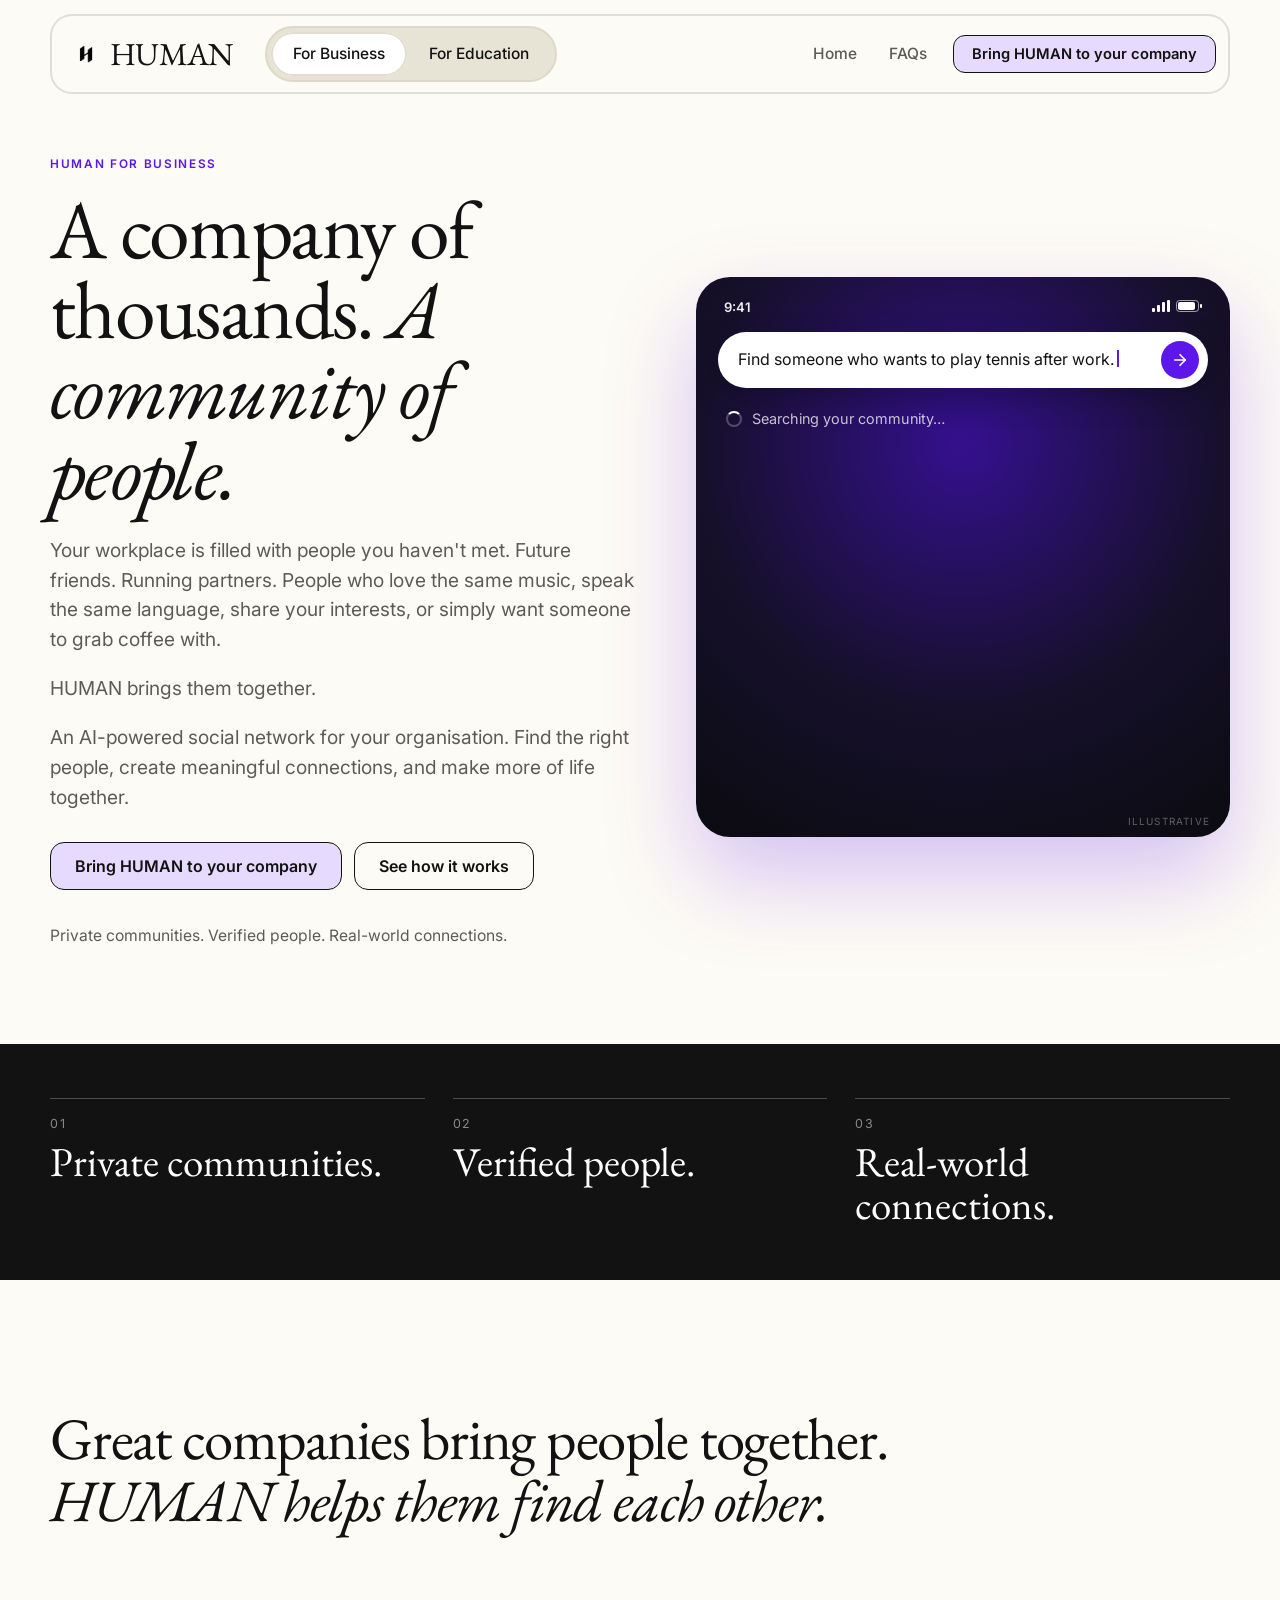
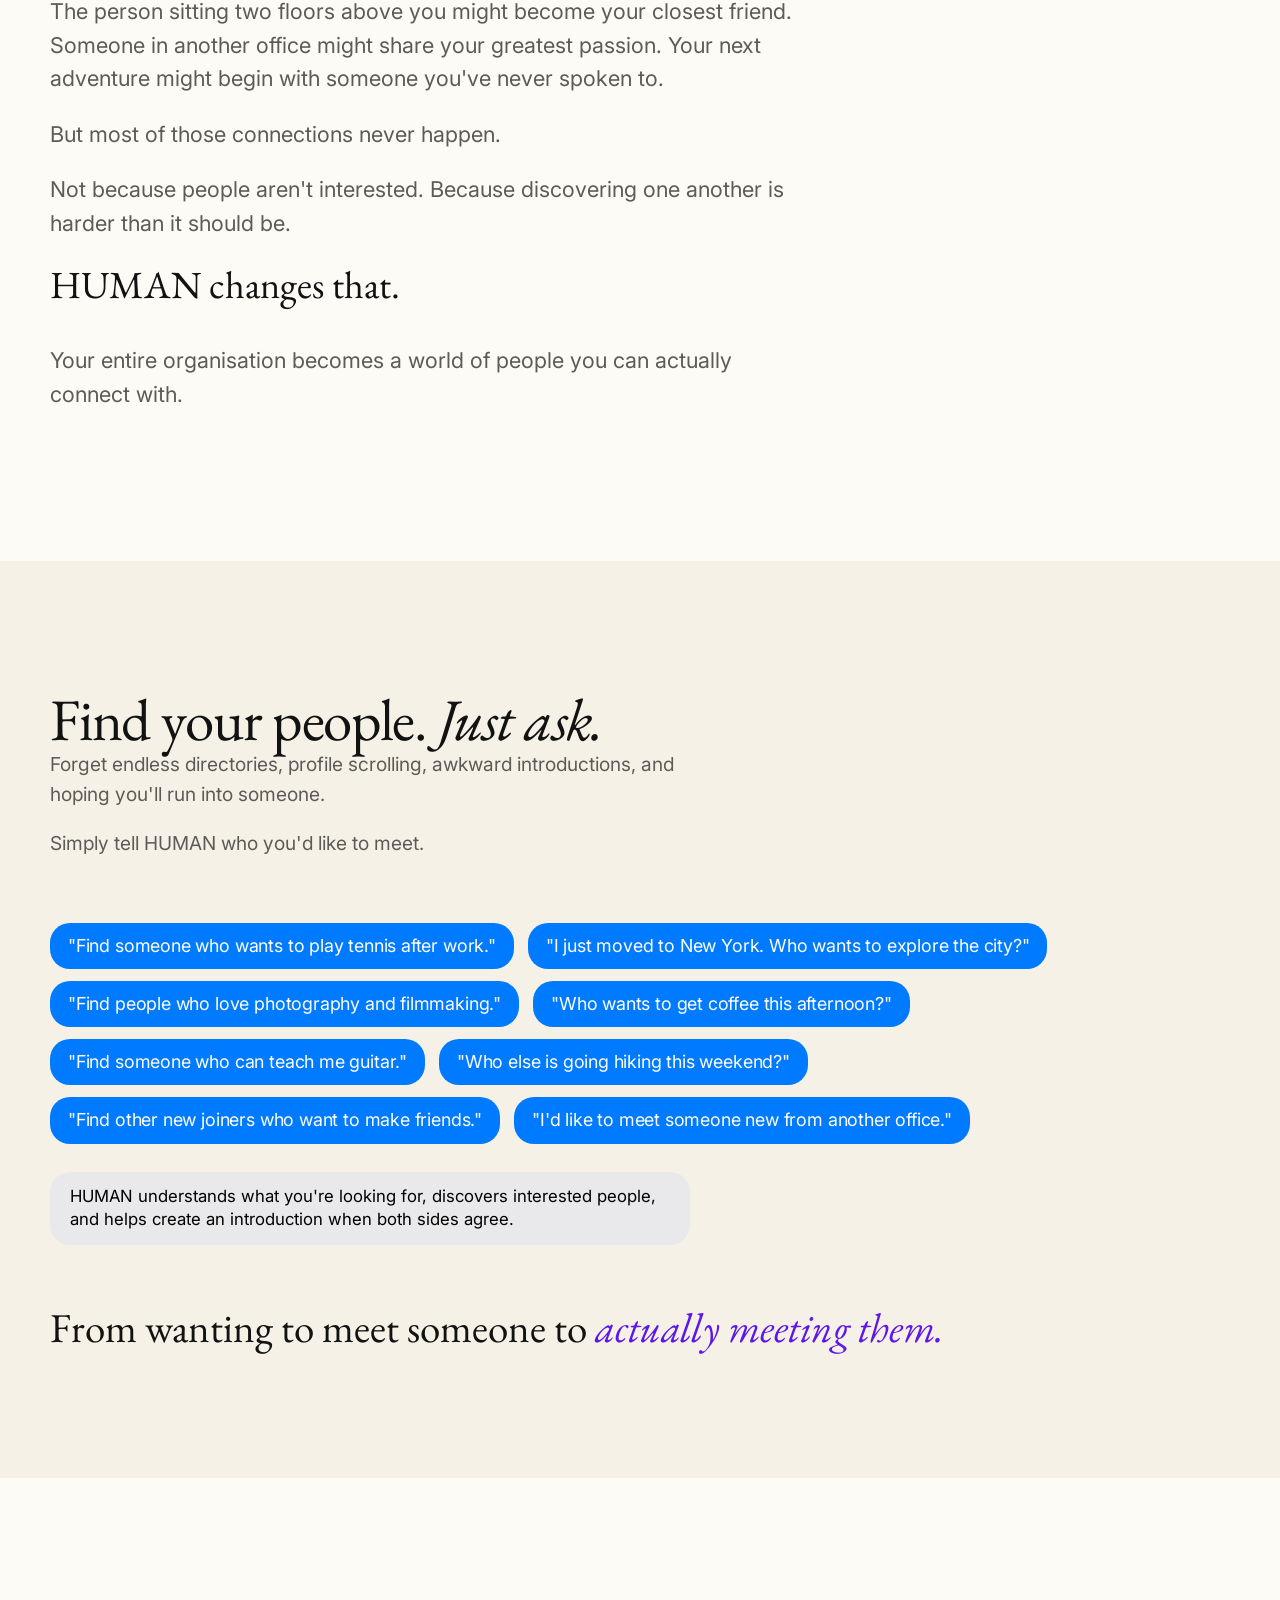
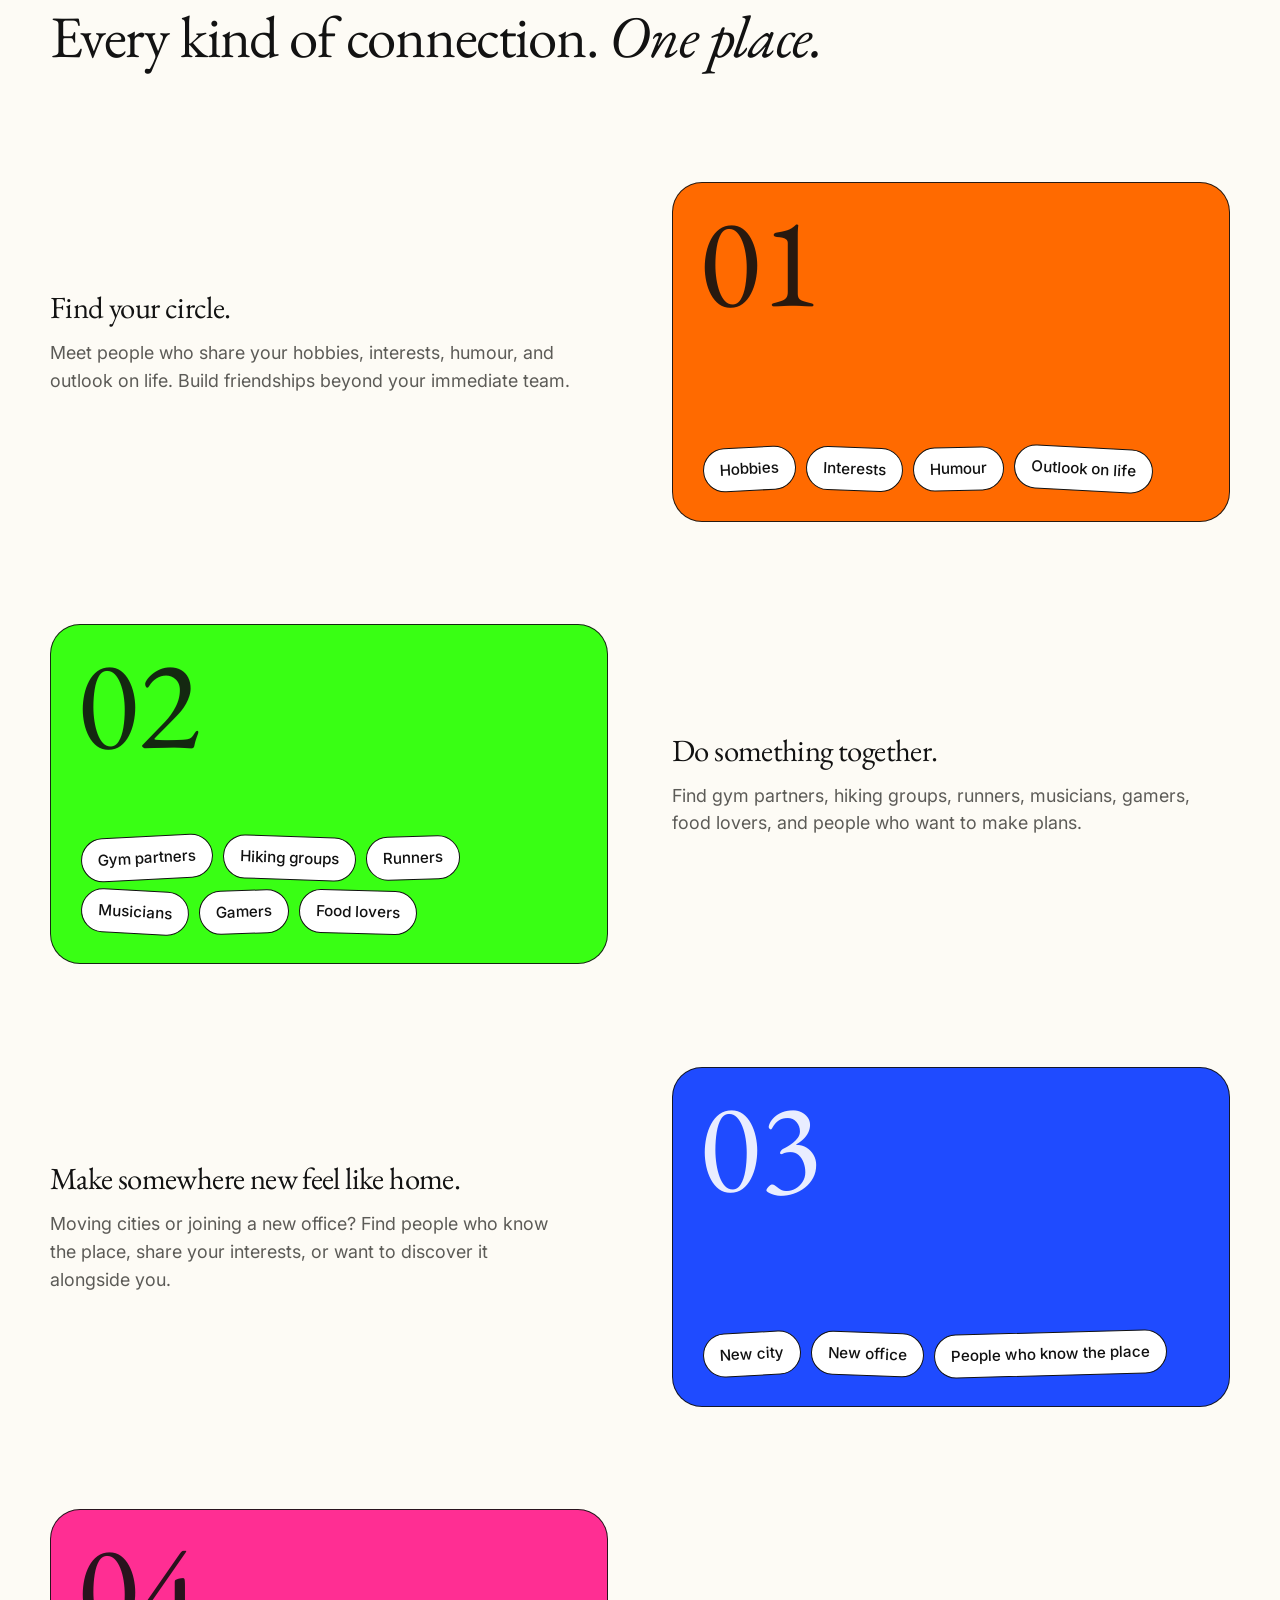
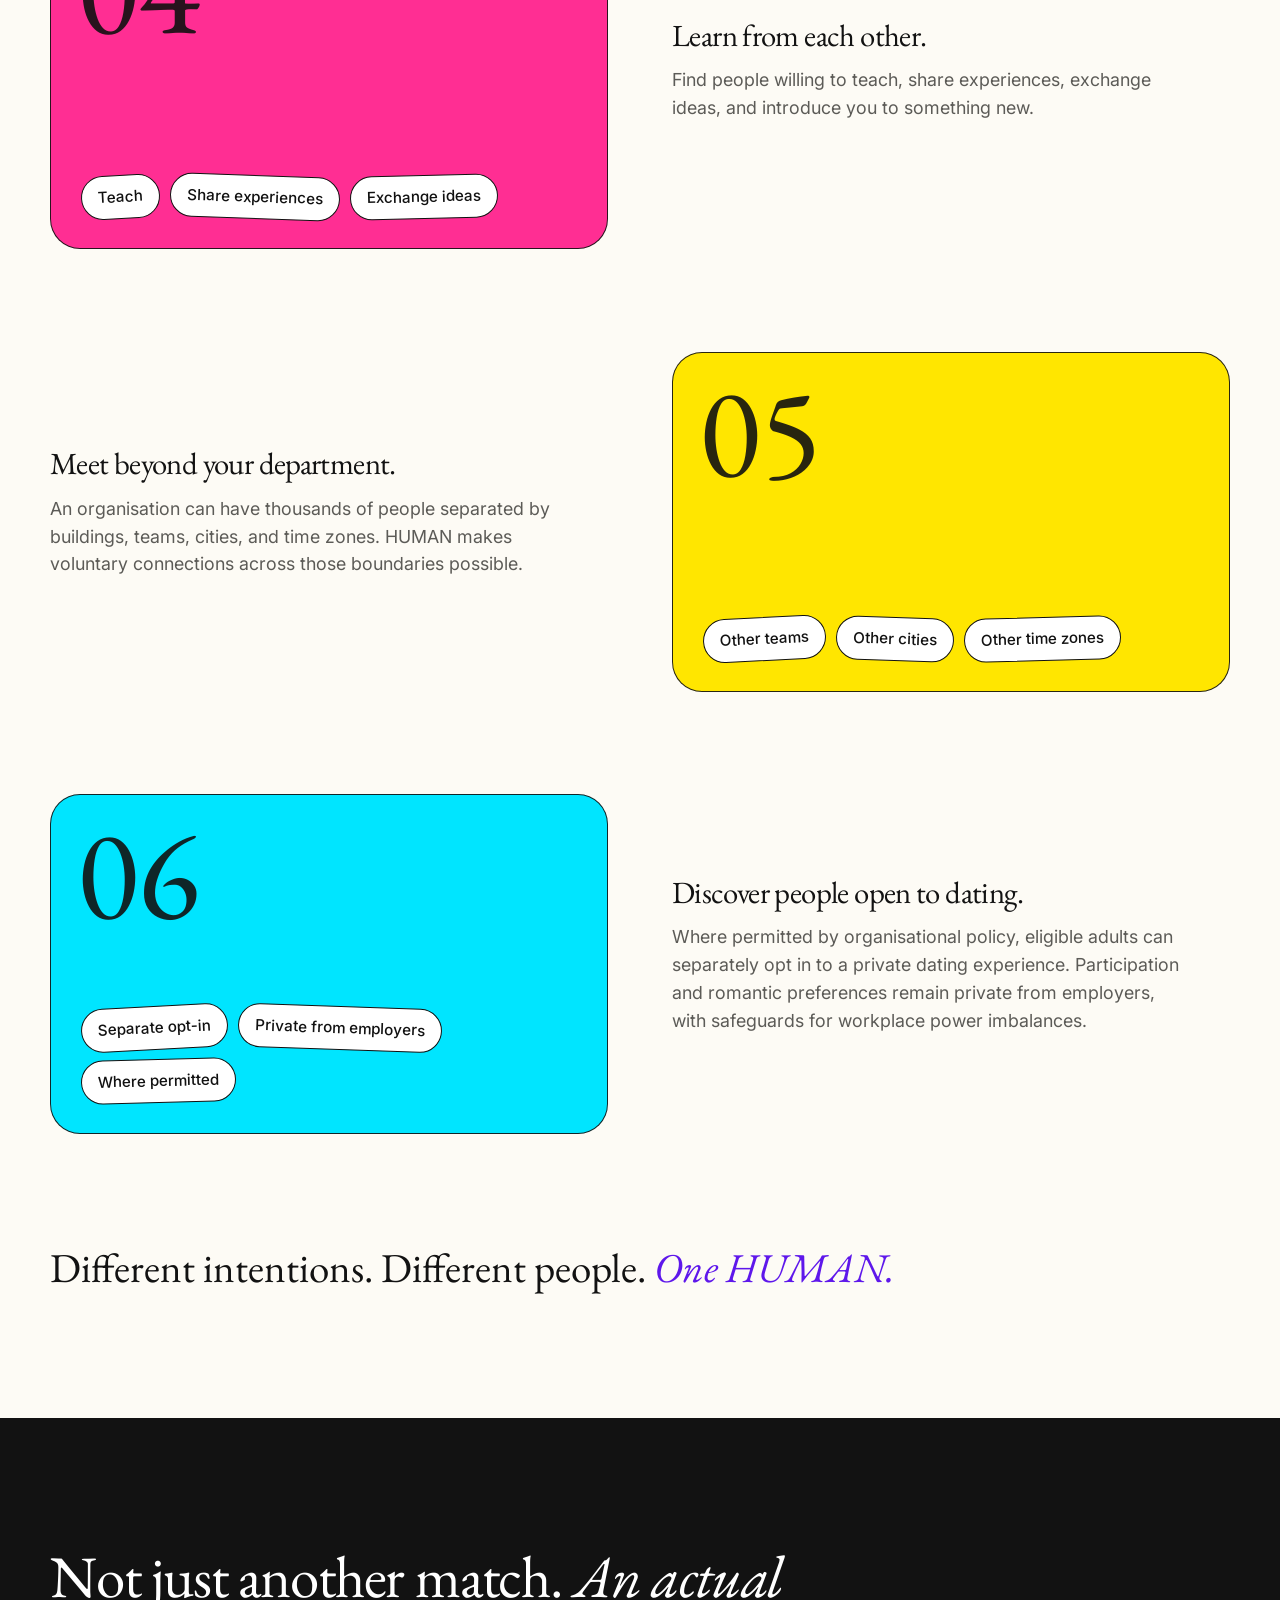
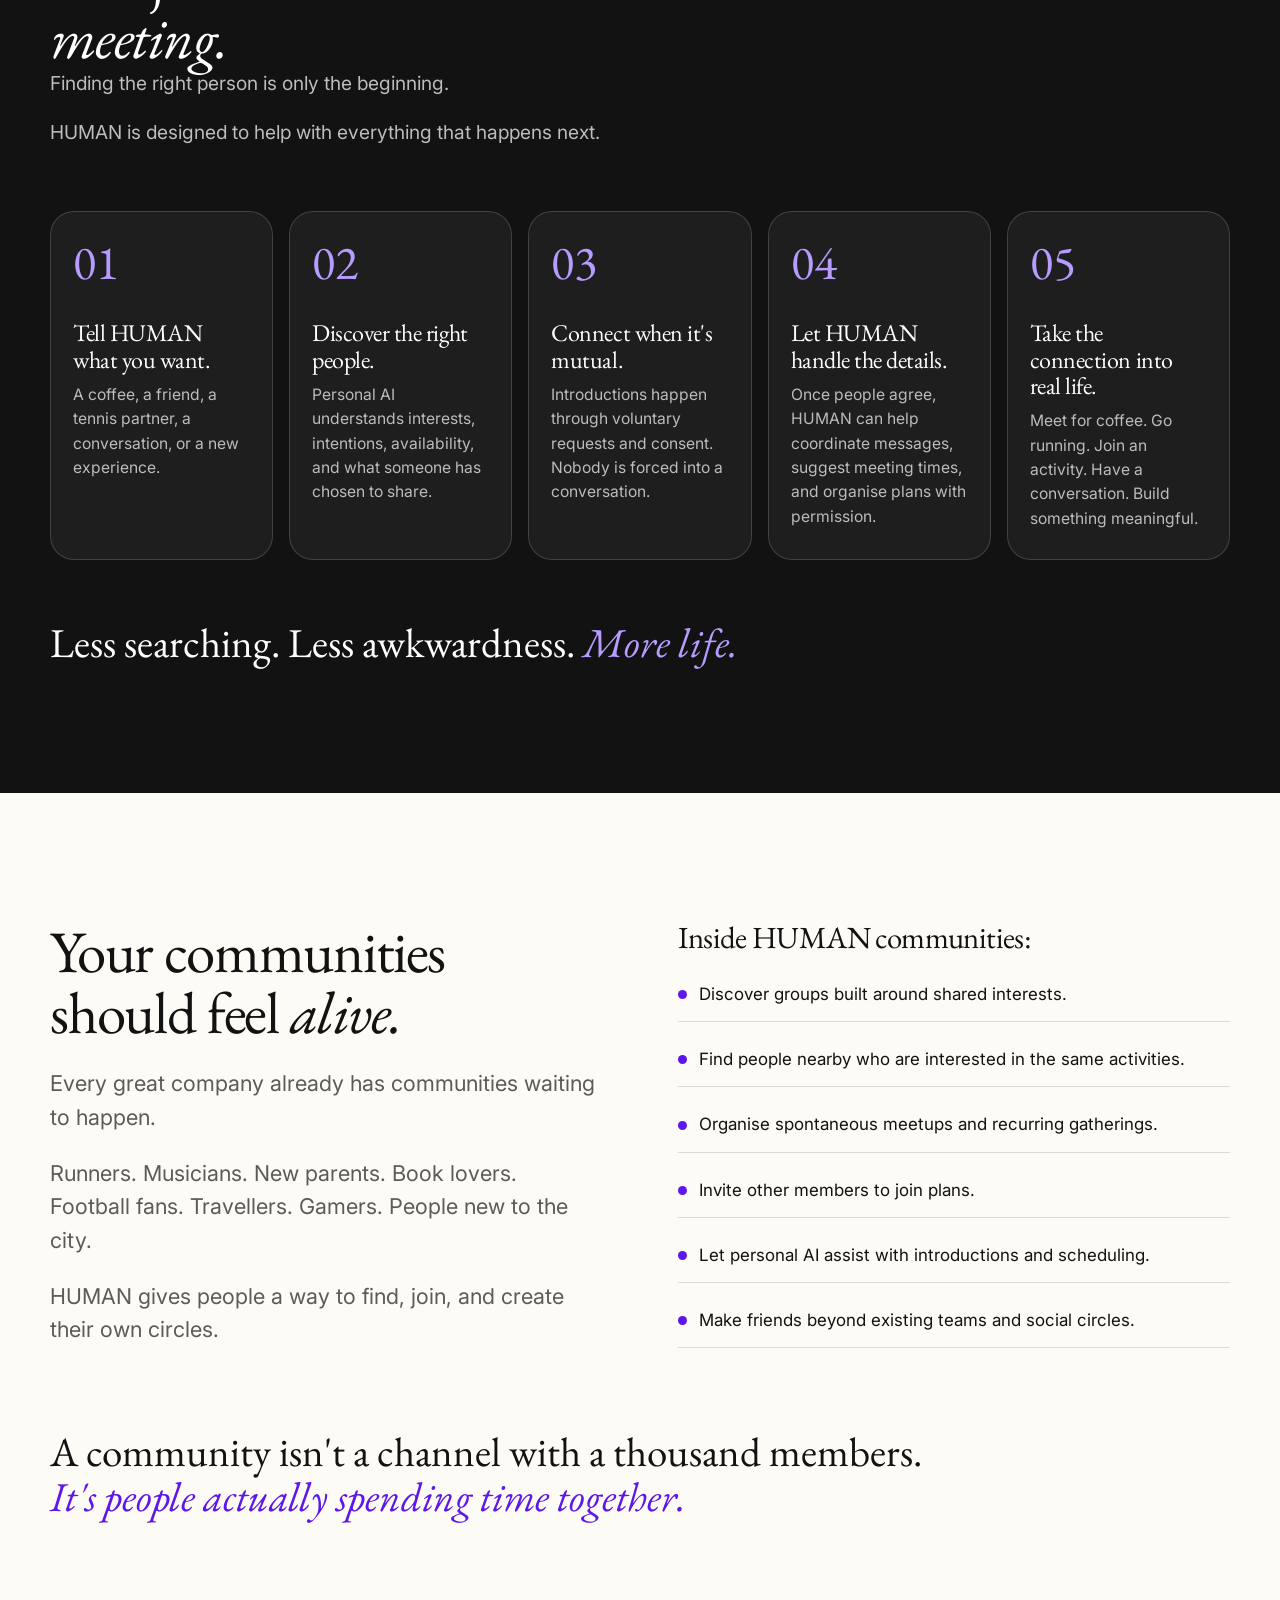
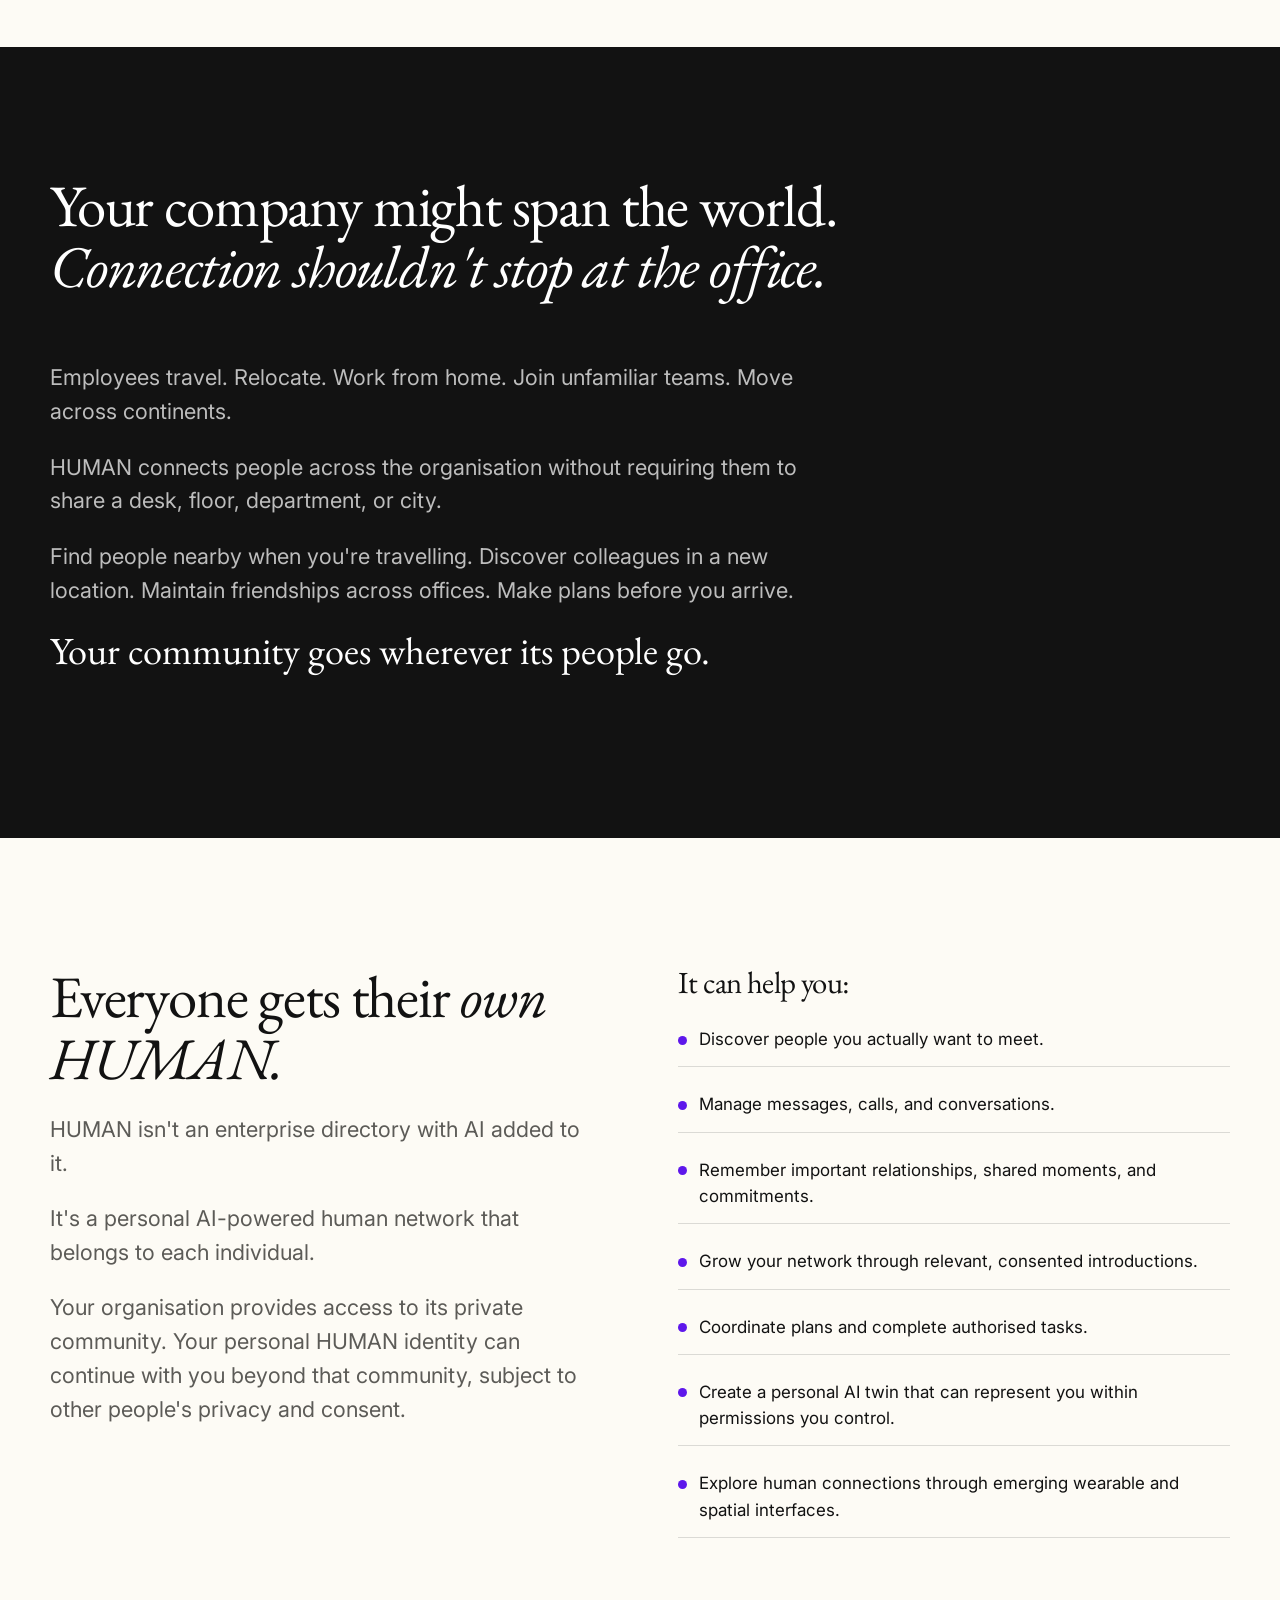
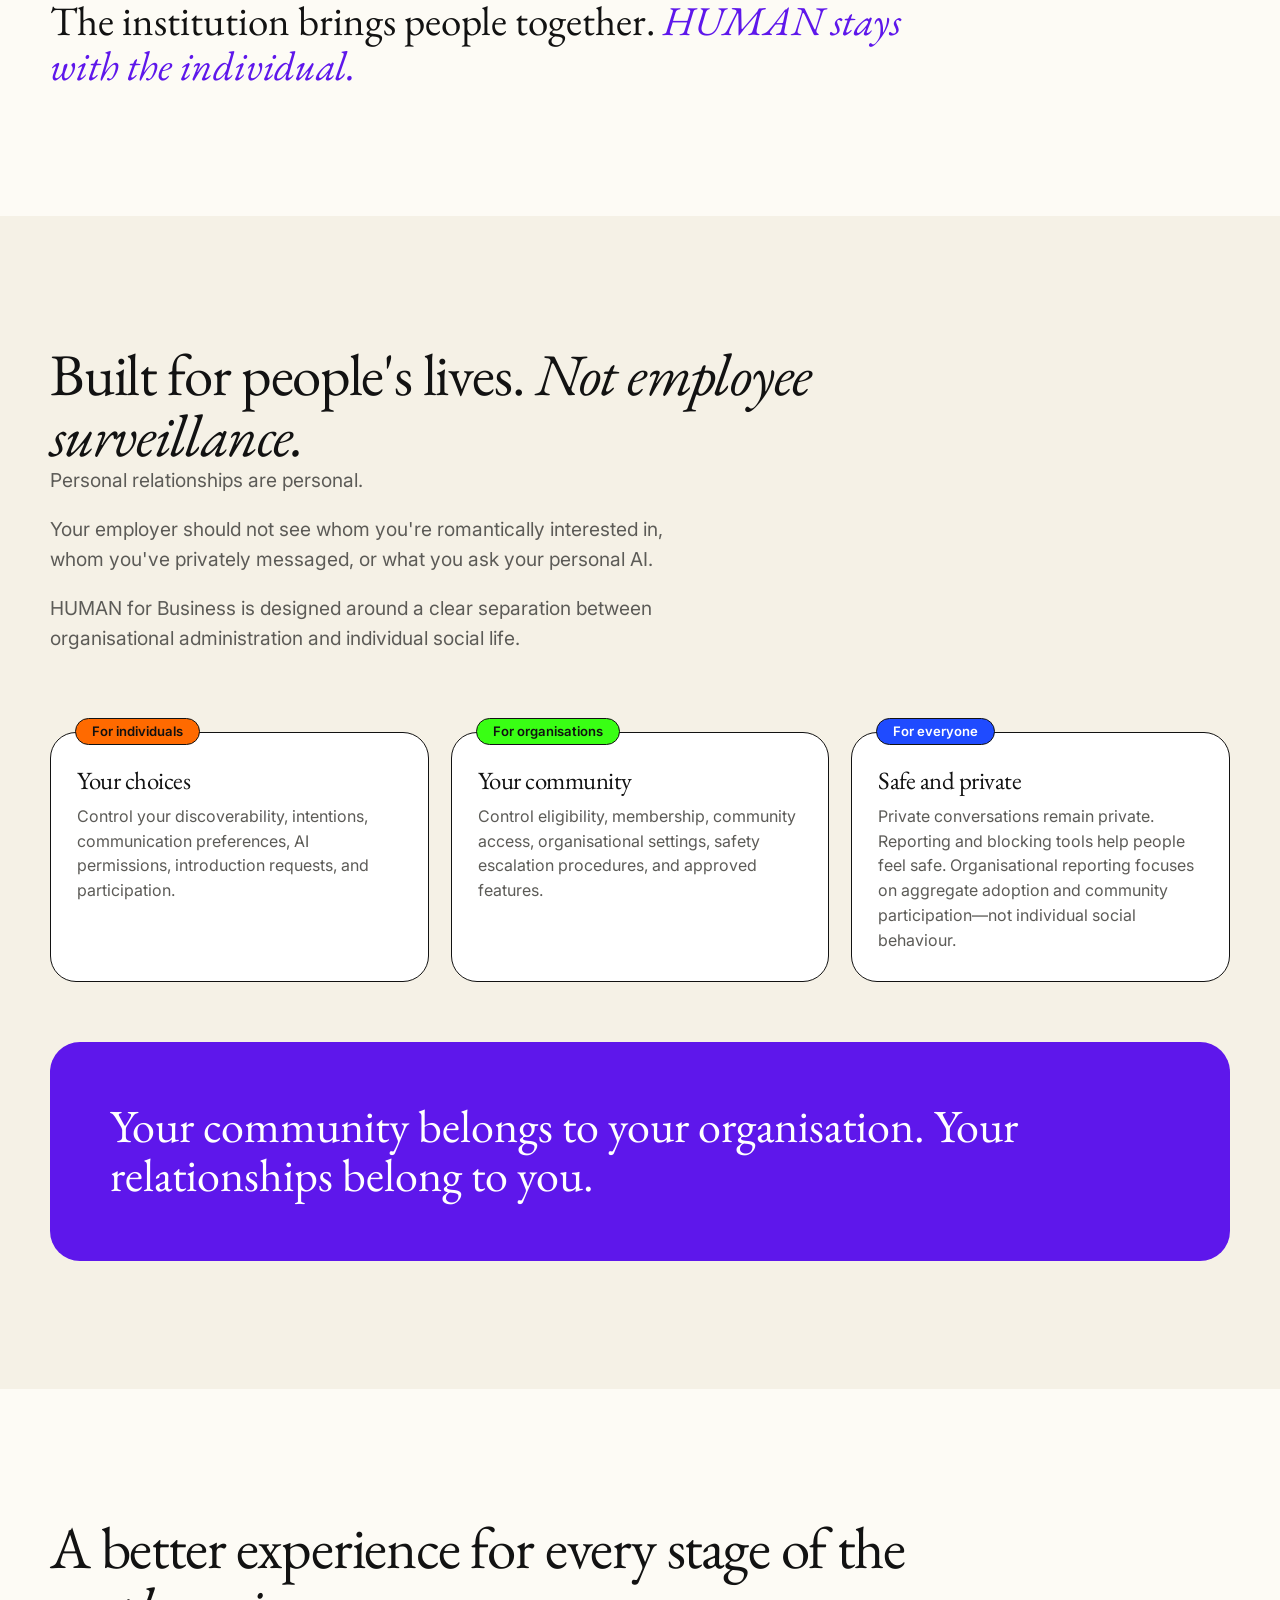
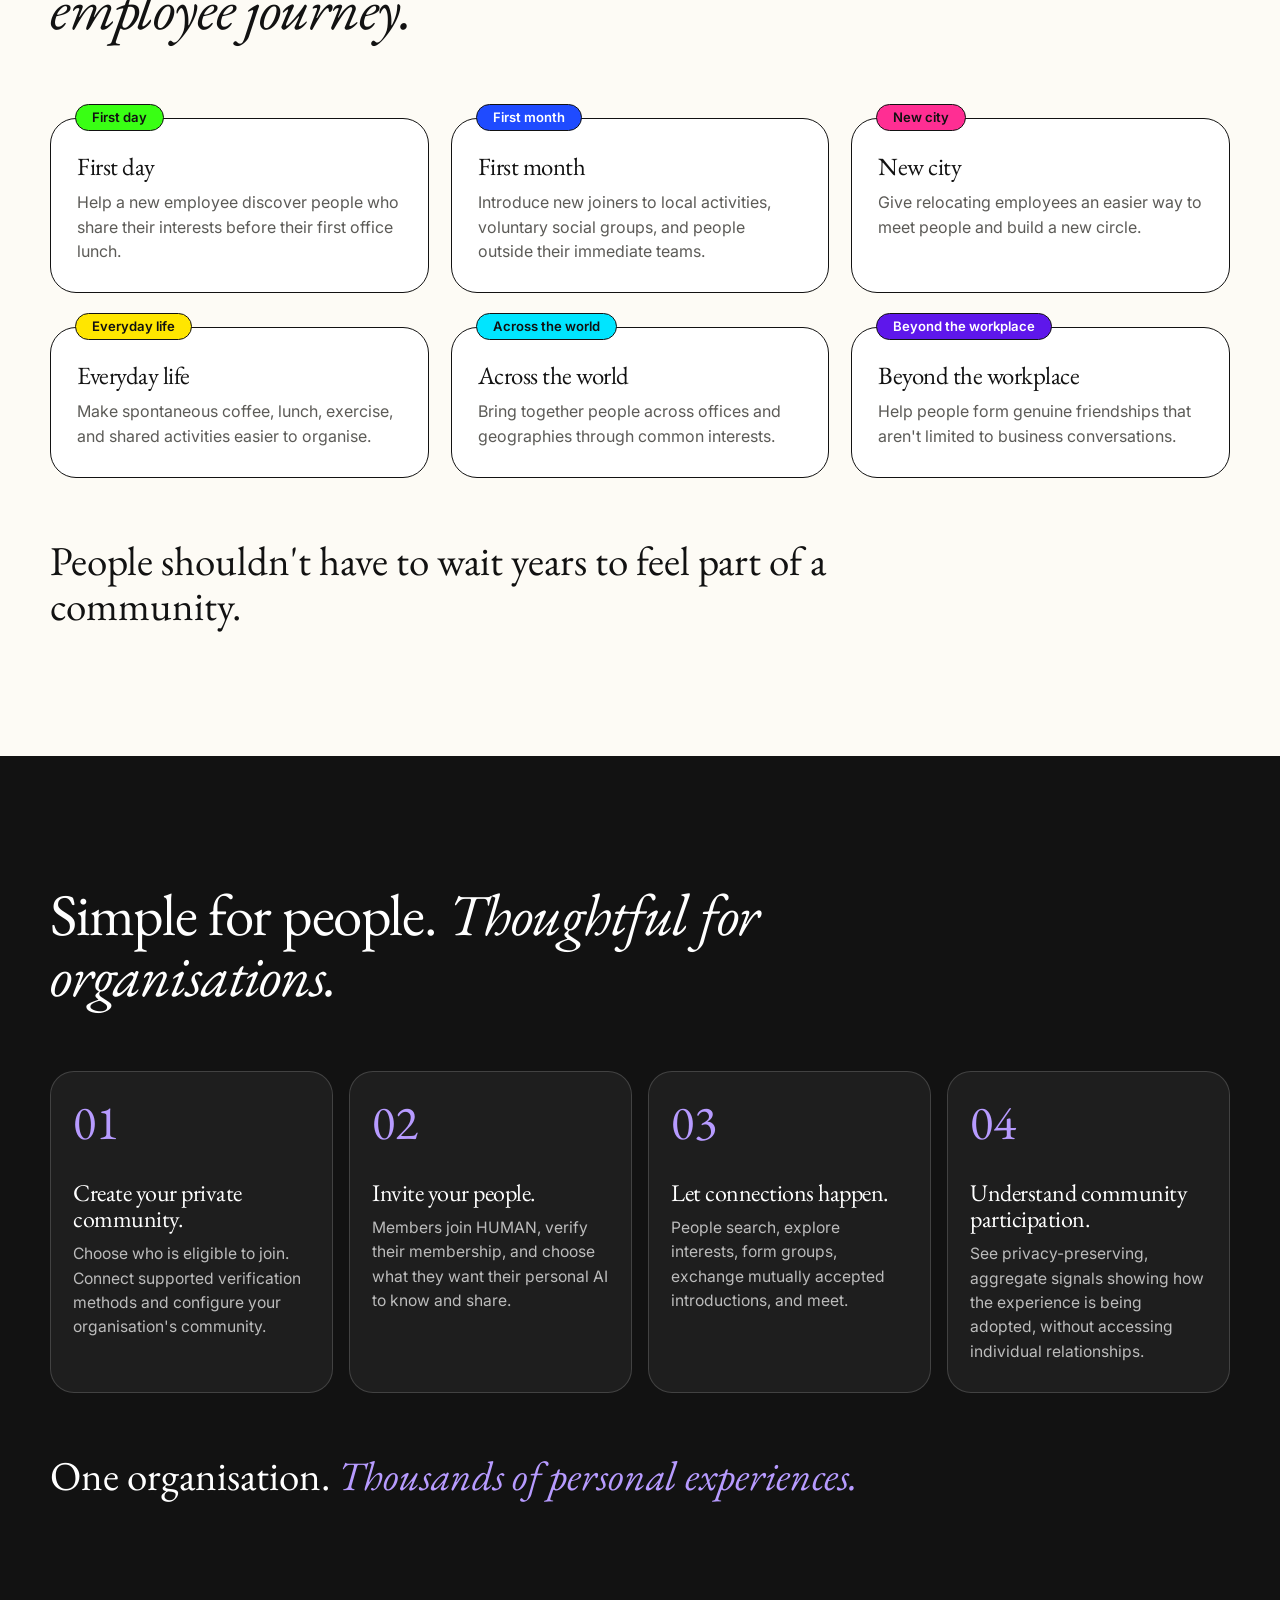
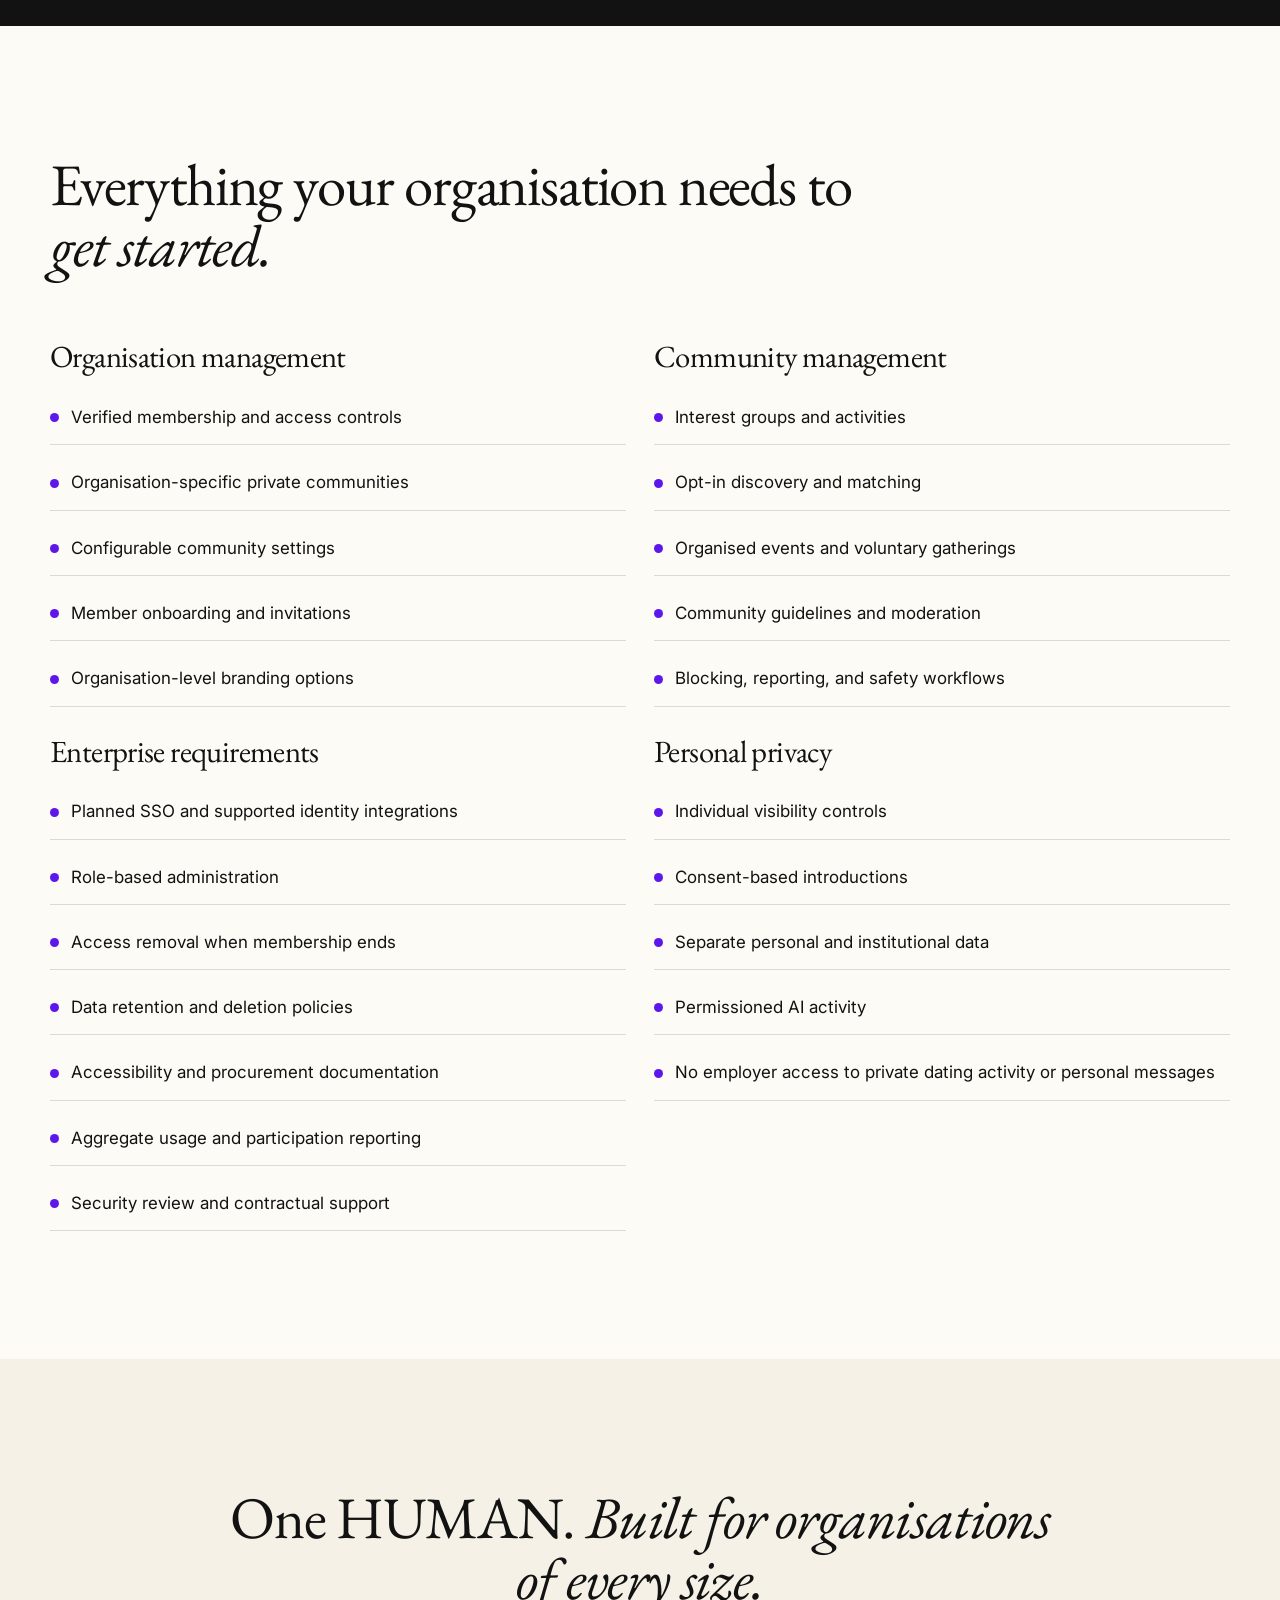
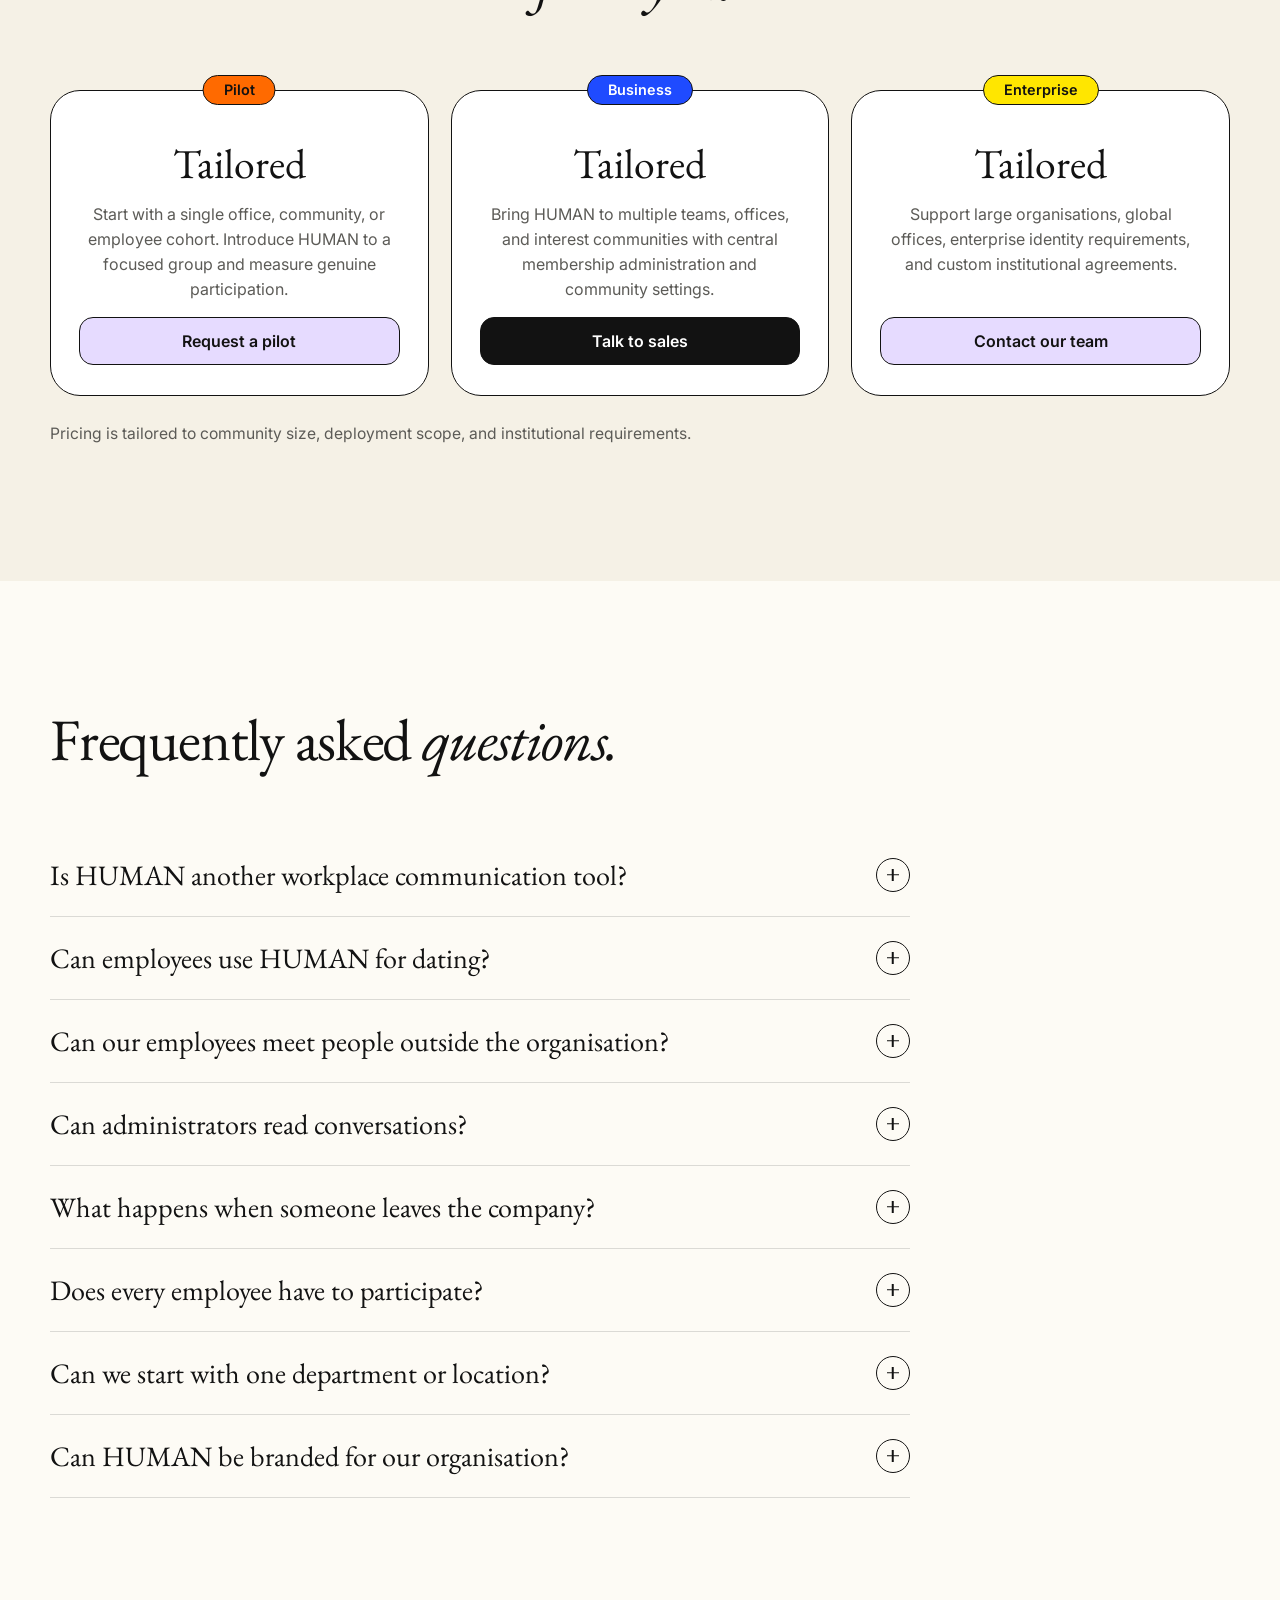
==== business.html @ 1ef98b04 "Publish HUMAN landing site Co-Authored-By: Claude Sonnet 5.5 <noreply@anthropic.com>" ====
<!DOCTYPE html><html lang="en"><head><meta charset="UTF-8">
<meta name="viewport" content="width=device-width, initial-scale=1, viewport-fit=cover">
<title>HUMAN for Business | HUMAN by HUTE</title>
<meta name="description" content="HUMAN for Business: an AI-powered social network for your organisation. Private communities, verified people, real-world connections.">
<link rel="icon" type="image/png" href="favicon.png?v=2">
<link href="https://fonts.googleapis.com/css2?family=EB+Garamond:ital,wght@0,400;0,500;1,400;1,500&family=Inter:wght@300;400;500;600;800&display=swap" rel="stylesheet">
<script>document.documentElement.className+=" js";</script><style>
:root{--cream:#FDFBF5;--ink:#121212;--grey:#5C5B57;--purple:#5E17EB;--lav:#E6DBFF;--line:rgba(18,18,18,.14);--serif:'EB Garamond',Georgia,serif;--sans:'Inter',system-ui,-apple-system,'Segoe UI',sans-serif}
*{box-sizing:border-box}
html{scroll-behavior:smooth;-webkit-text-size-adjust:100%;overflow-x:clip}
body{margin:0;background:var(--cream);color:var(--ink);font-family:var(--sans);line-height:1.55;-webkit-font-smoothing:antialiased;overflow-x:clip}
img,svg{-webkit-user-drag:none;user-select:none}
a{color:inherit}
.wrap{width:min(1180px,100% - 48px);margin:0 auto}
h1,h2,h3{font-family:var(--serif);font-weight:400;margin:0;letter-spacing:-.02em}
h1{font-size:clamp(2.7rem,6.4vw,5.6rem);line-height:.98}
h1 i,h2 i{font-style:italic}
h2{font-size:clamp(2.1rem,4.6vw,3.9rem);line-height:1.04}
h3{font-size:clamp(1.5rem,2.4vw,2rem);line-height:1.1}
p{margin:0 0 1em}
.lead{font-size:clamp(1.05rem,1.5vw,1.3rem);color:var(--grey);max-width:640px}
.eyebrow{display:inline-block;font:600 .74rem/1 var(--sans);letter-spacing:.14em;text-transform:uppercase;color:var(--purple);margin-bottom:18px}

/* nav: cream floating bar with segmented For Business / For Education switch */
.nav{position:fixed;top:14px;left:50%;transform:translateX(-50%);width:min(1180px,100% - 28px);z-index:100;display:flex;align-items:center;gap:14px;padding:10px 12px 10px 20px;background:rgba(253,251,245,.94);backdrop-filter:blur(16px);-webkit-backdrop-filter:blur(16px);border:2px solid rgba(18,18,18,.12);border-radius:22px}
.brand{display:flex;align-items:center;gap:10px;text-decoration:none;flex-shrink:0}
.brand img{height:28px;filter:brightness(0)}
.brand span{font-family:var(--serif);font-size:2rem;line-height:1;letter-spacing:-.02em}
.seg{display:flex;padding:4px;background:#E7E4D6;border:2px solid #DDD9C8;border-radius:999px;margin:0 auto 0 18px}
.seg a{text-decoration:none;font-weight:500;font-size:.97rem;padding:10px 22px;border-radius:999px;transition:background .2s;white-space:nowrap}
.seg a:hover{background:rgba(255,255,255,.6)}
.seg a.on{background:#fff;box-shadow:inset 0 0 0 2px #E1DED0}
.navr{display:flex;align-items:center;gap:4px;flex-shrink:0}
.nl{text-decoration:none;color:var(--grey);font-weight:500;font-size:.97rem;padding:10px 14px;border-radius:12px;transition:color .2s,background .2s}
.nl:hover{color:var(--ink);background:rgba(18,18,18,.06)}
.navr .btn{margin-left:8px}
.burger{display:none;width:46px;height:46px;margin-left:8px;border:2px solid var(--ink);border-radius:12px;background:transparent;cursor:pointer;padding:0;align-items:center;justify-content:center;flex-direction:column;gap:4px;flex-shrink:0}
.burger i{display:block;width:18px;height:2px;background:var(--ink);transition:transform .25s,opacity .25s}
.nav.open .burger i:nth-child(1){transform:translateY(6px) rotate(45deg)}
.nav.open .burger i:nth-child(2){opacity:0}
.nav.open .burger i:nth-child(3){transform:translateY(-6px) rotate(-45deg)}
.drop{display:none;position:absolute;top:calc(100% + 10px);left:0;right:0;padding:8px;background:var(--cream);border:2px solid rgba(18,18,18,.12);border-radius:20px;box-shadow:0 24px 50px rgba(0,0,0,.14);flex-direction:column}
.nav.open .drop{display:flex}
.drop a{text-decoration:none;font-weight:500;font-size:1.05rem;padding:14px 16px;border-radius:12px}
.drop a:hover,.drop a.on{background:rgba(18,18,18,.06)}

/* buttons */
.btn{display:inline-flex;align-items:center;justify-content:center;gap:8px;font:600 1rem/1 var(--sans);text-decoration:none;padding:15px 24px;border-radius:14px;background:var(--lav);color:var(--ink);border:1.5px solid var(--ink);cursor:pointer;transition:transform .2s,box-shadow .2s,background .2s;white-space:nowrap}
.btn:hover{transform:translateY(-2px);box-shadow:0 8px 0 -2px rgba(18,18,18,.9)}
.btn.dark{background:var(--ink);color:#fff}
.btn.pur{background:var(--purple);color:#fff;border-color:var(--purple)}
.btn.ghost{background:transparent}
.btn.sm{padding:11px 18px;font-size:.92rem;border-radius:12px}
.btns{display:flex;flex-wrap:wrap;gap:12px;margin-top:30px}

/* hero */
.hero{padding:150px 0 80px}
.hero .grid{display:grid;grid-template-columns:1.05fr .95fr;gap:56px;align-items:center}
.hero .tag{margin-top:34px;color:var(--grey);font-size:.98rem}
.mock{border-radius:34px;background:radial-gradient(circle at 50% 30%,#35108f 0%,#16102b 55%,#0b0b10 100%);padding:20px 22px 26px;color:#fff;min-height:560px;display:flex;flex-direction:column;gap:14px;box-shadow:0 40px 90px rgba(94,23,235,.25);position:relative;overflow:hidden;font-family:-apple-system,BlinkMacSystemFont,'SF Pro Text','Inter',sans-serif}
.mock .sb{display:flex;justify-content:space-between;align-items:center;font-size:.82rem;font-weight:600;padding:0 6px;color:rgba(255,255,255,.92)}
.mock .sb svg{height:12px;width:auto;fill:#fff;margin-left:6px}
.mock .bar{display:flex;align-items:center;gap:12px;background:#fff;color:var(--ink);border-radius:999px;padding:9px 9px 9px 20px;font-size:1rem;min-height:56px;box-shadow:0 10px 30px rgba(0,0,0,.25)}
.mock .bar .t{flex:1;white-space:nowrap;overflow:hidden;text-overflow:ellipsis}
.mock .bar .t::after{content:'';display:inline-block;width:2px;height:1.1em;background:var(--purple);margin-left:3px;vertical-align:-.15em;animation:bl .8s steps(1) infinite}
@keyframes bl{50%{opacity:0}}
.mock .go{width:38px;height:38px;border-radius:50%;background:var(--purple);display:grid;place-items:center;flex:none;transition:transform .2s}
.mock .go.press{transform:scale(.88)}
.mock .stage{position:relative;flex:1;display:flex;flex-direction:column;gap:10px;min-height:380px}
.mock .srch{display:flex;align-items:center;gap:10px;font-size:.9rem;color:rgba(255,255,255,.75);padding:6px 8px;opacity:0;transition:opacity .25s;position:absolute;top:0;left:0;right:0}
.mock .srch.on{opacity:1}
.mock .srch i{width:16px;height:16px;border-radius:50%;border:2px solid rgba(255,255,255,.25);border-top-color:#fff;animation:spin .8s linear infinite}
@keyframes spin{to{transform:rotate(360deg)}}
.mock .cnt{font-size:.78rem;color:rgba(255,255,255,.55);padding:4px 8px 0;opacity:0;transition:opacity .3s}.mock .cnt.on{opacity:1}
.mock .card{display:flex;align-items:center;gap:12px;background:rgba(255,255,255,.08);border:1px solid rgba(255,255,255,.14);border-radius:20px;padding:12px 12px 12px 12px;opacity:0;transform:translateY(14px) scale(.98);transition:opacity .45s,transform .45s}
.mock .card.on{opacity:1;transform:none}
.mock .av{width:46px;height:46px;border-radius:50%;flex:none;display:grid;place-items:center;font-weight:600;font-size:.95rem;color:#fff;position:relative;box-shadow:inset 0 0 0 2px rgba(255,255,255,.25)}
.mock .av::after{content:'';position:absolute;right:0;bottom:1px;width:11px;height:11px;border-radius:50%;background:#34D27B;border:2px solid #1b1536}
.mock .meta{flex:1;min-width:0}
.mock .nm{font-size:.98rem;font-weight:600;display:flex;align-items:center;gap:5px;line-height:1.25}
.mock .nm svg{width:14px;height:14px;flex:none}
.mock .sub{font-size:.8rem;color:rgba(255,255,255,.62);white-space:nowrap;overflow:hidden;text-overflow:ellipsis}
.mock .tg{display:flex;gap:6px;margin-top:6px;flex-wrap:wrap}
.mock .tg b{font-weight:500;font-size:.7rem;padding:3px 9px;border-radius:999px;background:rgba(124,77,255,.28);color:#D9CCFF}
.mock .tg b.g{background:rgba(52,210,123,.18);color:#8EF0BC}
.mock .ask{flex:none;font:600 .8rem/1 inherit;padding:10px 14px;border-radius:999px;background:#fff;color:#111;border:0;transition:background .3s,color .3s,transform .2s;white-space:nowrap}
.mock .ask.sent{background:rgba(52,210,123,.2);color:#8EF0BC}
.mock .ask.press{transform:scale(.92)}
.mock .mplan{display:flex;align-items:center;gap:12px;background:rgba(255,255,255,.94);color:#111;border-radius:20px;padding:12px 14px;opacity:0;transform:translateY(18px);transition:opacity .45s,transform .45s;box-shadow:0 18px 40px rgba(0,0,0,.35);margin-top:2px}
.mock .mplan.on{opacity:1;transform:none}
.mock .mplan .ic{width:36px;height:36px;border-radius:10px;background:var(--purple);display:grid;place-items:center;flex:none;font-family:var(--serif);color:#fff;font-size:1.3rem;line-height:1}
.mock .mplan b{display:block;font-size:.9rem}.mock .mplan span{font-size:.8rem;color:#555}
.mock .mplan .ok{margin-left:auto;width:24px;height:24px;border-radius:50%;background:#34D27B;display:grid;place-items:center;flex:none}
.mock .ill{position:absolute;right:20px;bottom:8px;font-size:.62rem;letter-spacing:.12em;text-transform:uppercase;color:rgba(255,255,255,.35)}

/* band */
.band{background:var(--ink);color:#fff;padding:54px 0}
.band .cols{display:grid;grid-template-columns:repeat(3,1fr);gap:28px}
.band .c{font-family:var(--serif);font-size:clamp(1.7rem,3.2vw,2.8rem);line-height:1.05;border-top:1px solid rgba(255,255,255,.25);padding-top:18px}
.band .c i{display:block;font-family:var(--sans);font-style:normal;font-size:.78rem;letter-spacing:.14em;text-transform:uppercase;color:rgba(255,255,255,.5);margin-bottom:10px}
.band.one{text-align:center}.band.one .c{border:0;padding:0;font-size:clamp(1.5rem,3vw,2.4rem)}

/* sections */
.sec{padding:clamp(70px,10vw,130px) 0}
.sec.dark{background:var(--ink);color:#fff}
.sec.dark .lead,.sec.dark p{color:rgba(255,255,255,.72)}
.sec.dark .eyebrow{color:#B79BFF}
.sec.tint{background:#F5F1E6}
.head{max-width:860px;margin-bottom:clamp(36px,5vw,64px)}
.head.c{margin-inline:auto;text-align:center}.head.c .lead{margin-inline:auto}
.story{max-width:760px}
.story p{font-size:clamp(1.1rem,1.7vw,1.4rem);color:var(--grey)}
.story p.big{font-family:var(--serif);font-size:clamp(1.7rem,3vw,2.5rem);line-height:1.12;color:var(--ink)}
.sec.dark .story p{color:rgba(255,255,255,.72)}.sec.dark .story p.big{color:#fff}
.outro{margin-top:clamp(34px,5vw,60px);font-family:var(--serif);font-size:clamp(1.6rem,3.2vw,2.7rem);line-height:1.1;max-width:900px}
.outro i{color:var(--purple)}.sec.dark .outro i{color:#B79BFF}
.after{margin-top:26px;color:var(--grey);max-width:720px;font-size:1.1rem}.sec.dark .after{color:rgba(255,255,255,.72)}

/* prompt bubbles */
.bubbles{display:flex;flex-wrap:wrap;gap:12px 14px}
.bub{background:#007AFF;color:#fff;padding:11px 18px;border-radius:20px;font-size:clamp(.98rem,1.4vw,1.15rem);line-height:1.35;letter-spacing:-.01em;max-width:100%;transition:transform .25s}
.bub:hover{transform:translateY(-3px) rotate(-.6deg)}
.reply{margin-top:28px;display:inline-block;background:#E9E9EB;color:#000;padding:13px 20px;border-radius:20px;max-width:640px;font-size:1.05rem;line-height:1.4}

/* feature blocks */
.blk{display:grid;grid-template-columns:1fr 1fr;gap:clamp(28px,5vw,80px);align-items:center;padding:clamp(28px,4vw,52px) 0}
.blk:nth-child(even) .vis{order:2}
.blk .vis{border-radius:30px;min-height:340px;padding:30px;display:flex;flex-wrap:wrap;align-content:flex-end;gap:10px;position:relative;overflow:hidden;border:1.5px solid rgba(18,18,18,.9)}
.blk .vis .n{position:absolute;left:26px;top:14px;font-family:var(--serif);font-size:clamp(5rem,10vw,8rem);line-height:1;opacity:.9}
.chip{background:#fff;color:#111;border-radius:999px;padding:9px 16px;font-size:.95rem;font-weight:500;border:1.5px solid #111;transform:rotate(var(--r,0deg))}
.blk h3{margin-bottom:14px}.blk p{color:var(--grey);font-size:1.12rem;max-width:520px}
.sec.dark .blk p{color:rgba(255,255,255,.72)}

/* steps */
.steps{display:grid;grid-template-columns:repeat(var(--n,5),1fr);gap:16px;counter-reset:s}
.step{border:1.5px solid var(--line);border-radius:24px;padding:26px 22px 28px;background:#fff;position:relative;transition:transform .25s}
.step:hover{transform:translateY(-4px)}
.step .no{font-family:var(--serif);font-size:3rem;line-height:1;color:var(--purple);margin-bottom:34px;display:block}
.step h3{font-size:1.5rem;margin-bottom:10px}.step p{color:var(--grey);font-size:.98rem;margin:0}
.sec.dark .step{background:rgba(255,255,255,.05);border-color:rgba(255,255,255,.16)}.sec.dark .step .no{color:#B79BFF}.sec.dark .step p{color:rgba(255,255,255,.7)}

/* lists */
.lists{display:grid;grid-template-columns:repeat(var(--n,1),1fr);gap:28px}
.lbox h3{margin-bottom:16px}
.ul{list-style:none;margin:0;padding:0;display:grid;gap:10px}
.ul li{display:flex;gap:12px;align-items:flex-start;font-size:1.06rem;padding:14px 0;border-bottom:1px solid var(--line)}
.sec.dark .ul li{border-color:rgba(255,255,255,.16)}
.ul li::before{content:'';flex:none;width:9px;height:9px;border-radius:50%;background:var(--purple);margin-top:.55em}
.sec.dark .ul li::before{background:#B79BFF}
.two{display:grid;grid-template-columns:1fr 1fr;gap:clamp(30px,6vw,90px);align-items:start}

/* cards */
.cards{display:grid;grid-template-columns:repeat(3,1fr);gap:34px 22px;padding-top:14px}
.card{position:relative;border:1.5px solid var(--ink);border-radius:26px;padding:34px 26px 28px;background:#fff;transition:transform .25s,box-shadow .25s}
.card:hover{transform:translateY(-4px);box-shadow:0 14px 0 -6px var(--ink)}
.card .pill{position:absolute;top:-15px;left:24px;padding:6px 16px;border-radius:999px;border:1.5px solid var(--ink);font:600 .82rem/1 var(--sans)}
.card h3{font-size:1.55rem;margin-bottom:10px}.card p{margin:0;color:var(--grey);font-size:1rem}
.sec.dark .card{background:#1b1b1f;border-color:rgba(255,255,255,.85)}.sec.dark .card p{color:rgba(255,255,255,.7)}
.cards.c4{grid-template-columns:repeat(2,1fr)}

/* statement */
.state{margin-top:clamp(34px,5vw,60px);border-radius:30px;background:var(--purple);color:#fff;padding:clamp(30px,5vw,60px);font-family:var(--serif);font-size:clamp(1.7rem,3.6vw,3rem);line-height:1.08}

/* pricing */
.price{display:grid;grid-template-columns:repeat(3,1fr);gap:34px 22px;padding-top:16px;align-items:stretch}
.plan{position:relative;border:1.5px solid var(--ink);border-radius:30px;padding:46px 28px 30px;background:#fff;display:flex;flex-direction:column;text-align:center}
.plan .pill{position:absolute;top:-16px;left:50%;transform:translateX(-50%);padding:7px 20px;border-radius:999px;border:1.5px solid var(--ink);font:600 .9rem/1 var(--sans);white-space:nowrap}
.plan .amt{font-family:var(--serif);font-size:2.6rem;line-height:1;margin:6px 0 18px}
.plan p{color:var(--grey);flex:1}
.fine{margin-top:26px;color:var(--grey);font-size:.98rem}
.fine p{margin:0 0 6px}

/* faq */
.faq{max-width:860px}
.q{border-bottom:1.5px solid var(--line)}
.q button{all:unset;box-sizing:border-box;width:100%;display:flex;justify-content:space-between;align-items:center;gap:20px;padding:24px 0;cursor:pointer;font-family:var(--serif);font-size:clamp(1.3rem,2.2vw,1.8rem);line-height:1.15}
.q button:focus-visible{outline:2px solid var(--purple);outline-offset:4px;border-radius:6px}
.q .pm{flex:none;width:34px;height:34px;border-radius:50%;border:1.5px solid var(--ink);position:relative;transition:transform .3s,background .3s}
.q .pm::before,.q .pm::after{content:'';position:absolute;left:50%;top:50%;width:12px;height:1.5px;background:var(--ink);transform:translate(-50%,-50%)}
.q .pm::after{transform:translate(-50%,-50%) rotate(90deg);transition:transform .3s}
.q.open .pm{background:var(--lav);transform:rotate(180deg)}.q.open .pm::after{transform:translate(-50%,-50%) rotate(0)}
.q .a{display:grid;grid-template-rows:0fr;transition:grid-template-rows .35s ease}
.q.open .a{grid-template-rows:1fr}
.q .a>div{overflow:hidden}
.q .a p{margin:0 0 26px;color:var(--grey);font-size:1.1rem;max-width:720px}

/* close */
.close{background:var(--ink);color:#fff;padding:clamp(80px,11vw,140px) 0}
.close .grid{display:grid;grid-template-columns:1.1fr .9fr;gap:clamp(30px,6vw,90px);align-items:center}
.close h2{margin-bottom:22px}.close p{color:rgba(255,255,255,.75);font-size:1.2rem}
.form{background:#fff;color:var(--ink);border-radius:30px;padding:30px}
.form h3{font-size:1.7rem;margin-bottom:6px}.form .s{color:var(--grey);font-size:.95rem;margin-bottom:20px}
.f{display:block;margin-bottom:14px}.f span{display:block;font-size:.8rem;font-weight:600;margin-bottom:6px}
.f input,.f select{width:100%;padding:14px 16px;border:1.5px solid var(--line);border-radius:14px;font:400 16px var(--sans);background:var(--cream);color:var(--ink)}
.f input:focus,.f select:focus{outline:none;border-color:var(--purple)}
.form .btn{width:100%;margin-top:6px}
.thanks{display:none;text-align:center;padding:30px 6px}.thanks h3{margin-bottom:8px}
.form.sent form{display:none}.form.sent .thanks{display:block}

/* footer */
.ft{background:var(--ink);color:#fff;text-align:center;padding:30px 20px 60px;border-top:1px solid rgba(255,255,255,.12)}
.ft .brandbig{display:flex;align-items:center;justify-content:center;gap:clamp(8px,2vw,28px);margin-bottom:30px}
.ft .brandbig img{height:clamp(4rem,12vw,12rem);filter:invert(1)}
.ft .brandbig b{font-family:var(--serif);font-weight:500;font-size:clamp(4rem,12vw,12rem);line-height:1;letter-spacing:-.02em;white-space:nowrap}
.ft p{color:rgba(255,255,255,.6);max-width:620px;margin:0 auto 10px}
.ft .soc{display:flex;gap:24px;justify-content:center;margin:34px 0 18px}
.ft .soc a{color:rgba(255,255,255,.55);transition:color .2s,transform .2s;display:flex}.ft .soc a:hover{color:#fff;transform:translateY(-2px)}
.ft .soc svg{width:22px;height:22px;fill:currentColor}
.ft .leg{display:flex;flex-wrap:wrap;gap:10px 22px;justify-content:center;font-size:.92rem}.ft .leg a{color:rgba(255,255,255,.55);text-decoration:none}.ft .leg a:hover{color:#fff}
.ft .cp{margin-top:16px;color:rgba(255,255,255,.35);font-size:.85rem}

/* reveal */
.js .rv{opacity:0;transform:translateY(24px);transition:opacity .7s ease,transform .7s ease}
.js .rv.in{opacity:1;transform:none}

/* HUMAN word hover */
.human-word{position:relative;display:inline-block;white-space:nowrap}
.human-word::before,.human-word::after{content:attr(data-t);position:absolute;left:0;top:0;width:100%;height:100%;font:inherit;letter-spacing:inherit;line-height:inherit;font-style:inherit;-webkit-background-clip:text;background-clip:text;-webkit-text-fill-color:transparent;color:transparent;pointer-events:none;opacity:0;transition:opacity .2s}
.human-word::before{background-color:var(--hm-prev,transparent)}
.human-word::after{background-color:var(--hm-cur,#ff9f1c);clip-path:circle(0% at 50% 100%)}
.human-word.hm-on::before,.human-word.hm-on::after{opacity:1}
.human-word.hm-on::after{animation:hmFill .7s cubic-bezier(.35,.55,.3,1) infinite}
@keyframes hmFill{0%{clip-path:circle(0% at 50% 100%)}100%{clip-path:circle(115% at 50% 100%)}}

/* responsive */
@media(max-width:980px){
  .hero .grid,.close .grid,.two{grid-template-columns:1fr}
  .hero{padding-top:130px}
  .blk{grid-template-columns:1fr}.blk:nth-child(even) .vis{order:0}
  .steps{grid-template-columns:repeat(2,1fr)}.steps .step:last-child:nth-child(odd){grid-column:1/-1}
  .cards,.price{grid-template-columns:1fr 1fr}
  .band .cols{grid-template-columns:1fr}
}
@media(max-width:1000px){
  .seg,.nl{display:none}
  .burger{display:flex}
}
@media(max-width:520px){
  .nav{padding:8px 8px 8px 14px;border-radius:18px;top:10px;width:calc(100% - 20px)}
  .brand span{font-size:1.6rem}
  .navr .btn{padding:11px 14px;font-size:.9rem;margin-left:0}
  .burger{width:42px;height:42px;margin-left:6px}
}
@media(max-width:620px){
  .wrap{width:calc(100% - 36px)}
  .brand span{font-size:1.6rem}
  .steps,.cards,.price,.cards.c4{grid-template-columns:1fr}
  .btn{padding:14px 20px}.btns .btn{flex:1 1 100%}
  .mock{padding:16px 14px 22px;min-height:540px;border-radius:28px}.mock .tg b:nth-child(n+3){display:none}
  .blk .vis{min-height:260px;padding:22px}
  .form{padding:22px}
  .q button{padding:20px 0}
}
@media(prefers-reduced-motion:reduce){*{animation:none!important;transition:none!important}.js .rv{opacity:1;transform:none}}
</style></head><body>
<nav class="nav" aria-label="Main">
  <a class="brand" href="index.html"><img src="HUTE.png" alt="HUTE"><span>HUMAN</span></a>
  <div class="seg" role="group" aria-label="HUMAN for">
    <a href="business.html" class="on">For Business</a>
    <a href="education.html">For Education</a>
  </div>
  <div class="navr"><a class="nl" href="index.html">Home</a><a class="nl" href="#faq">FAQs</a>
    <a class="btn sm" href="#contact"><span>Bring HUMAN to your company</span></a>
    <button class="burger" type="button" aria-label="Menu" aria-expanded="false" aria-controls="drop"><i></i><i></i><i></i></button></div>
  <div class="drop" id="drop">
    <a href="business.html" class="on">For Business</a>
    <a href="education.html">For Education</a>
    <a href="index.html">Home</a>
    <a href="#faq">FAQs</a>
  </div>
</nav>
<header class="hero"><div class="wrap grid">
  <div class="rv"><span class="eyebrow">HUMAN for Business</span><h1>A company of thousands. <i>A community of people.</i></h1>
  <div style="margin-top:26px"><p class="lead">Your workplace is filled with people you haven&#x27;t met. Future friends. Running partners. People who love the same music, speak the same language, share your interests, or simply want someone to grab coffee with.</p><p class="lead">HUMAN brings them together.</p><p class="lead">An AI-powered social network for your organisation. Find the right people, create meaningful connections, and make more of life together.</p></div>
  <div class="btns"><a class="btn" href="#contact"><span>Bring HUMAN to your company</span></a><a class="btn ghost" href="#how"><span>See how it works</span></a></div>
  <p class="tag">Private communities. Verified people. Real-world connections.</p></div>
  <div class="mock rv" aria-hidden="true">
    <div class="sb"><span>9:41</span><span><svg viewBox="0 0 18 12"><rect x="0" y="8" width="3" height="4" rx="1"/><rect x="5" y="5" width="3" height="7" rx="1"/><rect x="10" y="2" width="3" height="10" rx="1"/><rect x="15" y="0" width="3" height="12" rx="1"/></svg><svg viewBox="0 0 26 12"><rect x="0.5" y="0.5" width="22" height="11" rx="3" fill="none" stroke="#fff" opacity=".6"/><rect x="2" y="2" width="17" height="8" rx="2"/><rect x="24" y="4" width="2" height="4" rx="1"/></svg></span></div>
    <div class="bar"><span class="t" id="typer"></span><span class="go" id="go"><svg width="18" height="18" viewBox="0 0 24 24" fill="none" stroke="#fff" stroke-width="2.2" stroke-linecap="round" stroke-linejoin="round"><line x1="5" y1="12" x2="19" y2="12"/><polyline points="12 5 19 12 12 19"/></svg></span></div>
    <div class="stage"><div class="srch" id="srch"><i></i><span>Searching your community&hellip;</span></div><div class="cnt" id="cnt"></div><div id="res" style="display:flex;flex-direction:column;gap:10px"></div>
    <div class="mplan" id="plan"><span class="ic">H</span><div><b id="plan-t"></b><span id="plan-s"></span></div><span class="ok"><svg width="14" height="14" viewBox="0 0 24 24" fill="none" stroke="#fff" stroke-width="3.4" stroke-linecap="round" stroke-linejoin="round"><polyline points="20 6 9 17 4 12"/></svg></span></div></div>
    <span class="ill">Illustrative</span>
  </div>
</div></header>
<div class="band"><div class="wrap cols"><div class="c rv"><i>01</i>Private communities.</div><div class="c rv"><i>02</i>Verified people.</div><div class="c rv"><i>03</i>Real-world connections.</div></div></div>
<section class="sec"><div class="wrap"><div class="head rv"><h2>Great companies bring people together. <i>HUMAN helps them find each other.</i></h2></div><div class="story rv"><p>The person sitting two floors above you might become your closest friend. Someone in another office might share your greatest passion. Your next adventure might begin with someone you&#x27;ve never spoken to.</p>
<p>But most of those connections never happen.</p>
<p>Not because people aren&#x27;t interested. Because discovering one another is harder than it should be.</p>
<p class="big">HUMAN changes that.</p>
<p>Your entire organisation becomes a world of people you can actually connect with.</p></div></div></section>
<section class="sec tint" id="how"><div class="wrap"><div class="head rv"><h2>Find your people. <i>Just ask.</i></h2><p class="lead">Forget endless directories, profile scrolling, awkward introductions, and hoping you&#x27;ll run into someone.</p><p class="lead">Simply tell HUMAN who you&#x27;d like to meet.</p></div><div class="bubbles"><span class="bub rv">&quot;Find someone who wants to play tennis after work.&quot;</span><span class="bub rv">&quot;I just moved to New York. Who wants to explore the city?&quot;</span><span class="bub rv">&quot;Find people who love photography and filmmaking.&quot;</span><span class="bub rv">&quot;Who wants to get coffee this afternoon?&quot;</span><span class="bub rv">&quot;Find someone who can teach me guitar.&quot;</span><span class="bub rv">&quot;Who else is going hiking this weekend?&quot;</span><span class="bub rv">&quot;Find other new joiners who want to make friends.&quot;</span><span class="bub rv">&quot;I&#x27;d like to meet someone new from another office.&quot;</span></div><div class="reply rv">HUMAN understands what you&#x27;re looking for, discovers interested people, and helps create an introduction when both sides agree.</div><div class="outro rv">From wanting to meet someone to <i>actually meeting them.</i></div></div></section>
<section class="sec"><div class="wrap"><div class="head rv"><h2>Every kind of connection. <i>One place.</i></h2></div><div class="blk rv"><div class="vis" style="background:#FF6A00;color:#111111"><span class="n">01</span><span class="chip" style="--r:-3deg">Hobbies</span><span class="chip" style="--r:2deg">Interests</span><span class="chip" style="--r:-1.5deg">Humour</span><span class="chip" style="--r:3deg">Outlook on life</span></div><div><h3>Find your circle.</h3><p>Meet people who share your hobbies, interests, humour, and outlook on life. Build friendships beyond your immediate team.</p></div></div><div class="blk rv"><div class="vis" style="background:#39FF14;color:#111111"><span class="n">02</span><span class="chip" style="--r:-3deg">Gym partners</span><span class="chip" style="--r:2deg">Hiking groups</span><span class="chip" style="--r:-1.5deg">Runners</span><span class="chip" style="--r:3deg">Musicians</span><span class="chip" style="--r:-2deg">Gamers</span><span class="chip" style="--r:1.5deg">Food lovers</span></div><div><h3>Do something together.</h3><p>Find gym partners, hiking groups, runners, musicians, gamers, food lovers, and people who want to make plans.</p></div></div><div class="blk rv"><div class="vis" style="background:#1F4BFF;color:#FFFFFF"><span class="n">03</span><span class="chip" style="--r:-3deg">New city</span><span class="chip" style="--r:2deg">New office</span><span class="chip" style="--r:-1.5deg">People who know the place</span></div><div><h3>Make somewhere new feel like home.</h3><p>Moving cities or joining a new office? Find people who know the place, share your interests, or want to discover it alongside you.</p></div></div><div class="blk rv"><div class="vis" style="background:#FF2E93;color:#111111"><span class="n">04</span><span class="chip" style="--r:-3deg">Teach</span><span class="chip" style="--r:2deg">Share experiences</span><span class="chip" style="--r:-1.5deg">Exchange ideas</span></div><div><h3>Learn from each other.</h3><p>Find people willing to teach, share experiences, exchange ideas, and introduce you to something new.</p></div></div><div class="blk rv"><div class="vis" style="background:#FFE600;color:#111111"><span class="n">05</span><span class="chip" style="--r:-3deg">Other teams</span><span class="chip" style="--r:2deg">Other cities</span><span class="chip" style="--r:-1.5deg">Other time zones</span></div><div><h3>Meet beyond your department.</h3><p>An organisation can have thousands of people separated by buildings, teams, cities, and time zones. HUMAN makes voluntary connections across those boundaries possible.</p></div></div><div class="blk rv"><div class="vis" style="background:#00E5FF;color:#111111"><span class="n">06</span><span class="chip" style="--r:-3deg">Separate opt-in</span><span class="chip" style="--r:2deg">Private from employers</span><span class="chip" style="--r:-1.5deg">Where permitted</span></div><div><h3>Discover people open to dating.</h3><p>Where permitted by organisational policy, eligible adults can separately opt in to a private dating experience. Participation and romantic preferences remain private from employers, with safeguards for workplace power imbalances.</p></div></div><div class="outro rv">Different intentions. Different people. <i>One HUMAN.</i></div></div></section>
<section class="sec dark"><div class="wrap"><div class="head rv"><h2>Not just another match. <i>An actual meeting.</i></h2><p class="lead">Finding the right person is only the beginning.</p><p class="lead">HUMAN is designed to help with everything that happens next.</p></div><div class="steps" style="--n:5"><div class="step rv" style="transition-delay:0ms"><span class="no">01</span><h3>Tell HUMAN what you want.</h3><p>A coffee, a friend, a tennis partner, a conversation, or a new experience.</p></div><div class="step rv" style="transition-delay:80ms"><span class="no">02</span><h3>Discover the right people.</h3><p>Personal AI understands interests, intentions, availability, and what someone has chosen to share.</p></div><div class="step rv" style="transition-delay:160ms"><span class="no">03</span><h3>Connect when it&#x27;s mutual.</h3><p>Introductions happen through voluntary requests and consent. Nobody is forced into a conversation.</p></div><div class="step rv" style="transition-delay:240ms"><span class="no">04</span><h3>Let HUMAN handle the details.</h3><p>Once people agree, HUMAN can help coordinate messages, suggest meeting times, and organise plans with permission.</p></div><div class="step rv" style="transition-delay:320ms"><span class="no">05</span><h3>Take the connection into real life.</h3><p>Meet for coffee. Go running. Join an activity. Have a conversation. Build something meaningful.</p></div></div><div class="outro rv">Less searching. Less awkwardness. <i>More life.</i></div></div></section>
<section class="sec"><div class="wrap"><div class="two"><div class="rv"><div class="head" style="margin-bottom:24px"><h2>Your communities should feel <i>alive.</i></h2></div><div class="story"><p>Every great company already has communities waiting to happen.</p>
<p>Runners. Musicians. New parents. Book lovers. Football fans. Travellers. Gamers. People new to the city.</p>
<p>HUMAN gives people a way to find, join, and create their own circles.</p></div></div><div class="rv"><h3 style="margin-bottom:12px">Inside HUMAN communities:</h3><ul class="ul"><li>Discover groups built around shared interests.</li><li>Find people nearby who are interested in the same activities.</li><li>Organise spontaneous meetups and recurring gatherings.</li><li>Invite other members to join plans.</li><li>Let personal AI assist with introductions and scheduling.</li><li>Make friends beyond existing teams and social circles.</li></ul></div></div><div class="outro rv">A community isn't a channel with a thousand members. <i>It's people actually spending time together.</i></div></div></section>
<section class="sec dark"><div class="wrap"><div class="head rv"><h2>Your company might span the world. <i>Connection shouldn't stop at the office.</i></h2></div><div class="story rv"><p>Employees travel. Relocate. Work from home. Join unfamiliar teams. Move across continents.</p>
<p>HUMAN connects people across the organisation without requiring them to share a desk, floor, department, or city.</p>
<p>Find people nearby when you&#x27;re travelling. Discover colleagues in a new location. Maintain friendships across offices. Make plans before you arrive.</p>
<p class="big">Your community goes wherever its people go.</p></div></div></section>
<section class="sec"><div class="wrap"><div class="two"><div class="rv"><div class="head" style="margin-bottom:24px"><h2>Everyone gets their <i>own HUMAN.</i></h2></div><div class="story"><p>HUMAN isn&#x27;t an enterprise directory with AI added to it.</p>
<p>It&#x27;s a personal AI-powered human network that belongs to each individual.</p>
<p>Your organisation provides access to its private community. Your personal HUMAN identity can continue with you beyond that community, subject to other people&#x27;s privacy and consent.</p></div></div><div class="rv"><h3 style="margin-bottom:12px">It can help you:</h3><ul class="ul"><li>Discover people you actually want to meet.</li><li>Manage messages, calls, and conversations.</li><li>Remember important relationships, shared moments, and commitments.</li><li>Grow your network through relevant, consented introductions.</li><li>Coordinate plans and complete authorised tasks.</li><li>Create a personal AI twin that can represent you within permissions you control.</li><li>Explore human connections through emerging wearable and spatial interfaces.</li></ul></div></div><div class="outro rv">The institution brings people together. <i>HUMAN stays with the individual.</i></div></div></section>
<section class="sec tint"><div class="wrap"><div class="head rv"><h2>Built for people's lives. <i>Not employee surveillance.</i></h2><p class="lead">Personal relationships are personal.</p><p class="lead">Your employer should not see whom you&#x27;re romantically interested in, whom you&#x27;ve privately messaged, or what you ask your personal AI.</p><p class="lead">HUMAN for Business is designed around a clear separation between organisational administration and individual social life.</p></div><div class="cards"><div class="card rv" style="transition-delay:0ms"><span class="pill" style="background:#FF6A00;color:#111111">For individuals</span><h3>Your choices</h3><p>Control your discoverability, intentions, communication preferences, AI permissions, introduction requests, and participation.</p></div><div class="card rv" style="transition-delay:80ms"><span class="pill" style="background:#39FF14;color:#111111">For organisations</span><h3>Your community</h3><p>Control eligibility, membership, community access, organisational settings, safety escalation procedures, and approved features.</p></div><div class="card rv" style="transition-delay:160ms"><span class="pill" style="background:#1F4BFF;color:#FFFFFF">For everyone</span><h3>Safe and private</h3><p>Private conversations remain private. Reporting and blocking tools help people feel safe. Organisational reporting focuses on aggregate adoption and community participation—not individual social behaviour.</p></div></div><div class="state rv">Your community belongs to your organisation. Your relationships belong to you.</div></div></section>
<section class="sec"><div class="wrap"><div class="head rv"><h2>A better experience for every stage of the <i>employee journey.</i></h2></div><div class="cards"><div class="card rv" style="transition-delay:0ms"><span class="pill" style="background:#39FF14;color:#111111">First day</span><h3>First day</h3><p>Help a new employee discover people who share their interests before their first office lunch.</p></div><div class="card rv" style="transition-delay:80ms"><span class="pill" style="background:#1F4BFF;color:#FFFFFF">First month</span><h3>First month</h3><p>Introduce new joiners to local activities, voluntary social groups, and people outside their immediate teams.</p></div><div class="card rv" style="transition-delay:160ms"><span class="pill" style="background:#FF2E93;color:#111111">New city</span><h3>New city</h3><p>Give relocating employees an easier way to meet people and build a new circle.</p></div><div class="card rv" style="transition-delay:0ms"><span class="pill" style="background:#FFE600;color:#111111">Everyday life</span><h3>Everyday life</h3><p>Make spontaneous coffee, lunch, exercise, and shared activities easier to organise.</p></div><div class="card rv" style="transition-delay:80ms"><span class="pill" style="background:#00E5FF;color:#111111">Across the world</span><h3>Across the world</h3><p>Bring together people across offices and geographies through common interests.</p></div><div class="card rv" style="transition-delay:160ms"><span class="pill" style="background:#5E17EB;color:#FFFFFF">Beyond the workplace</span><h3>Beyond the workplace</h3><p>Help people form genuine friendships that aren&#x27;t limited to business conversations.</p></div></div><div class="outro rv">People shouldn't have to wait years to feel part of a community.</div></div></section>
<section class="sec dark"><div class="wrap"><div class="head rv"><h2>Simple for people. <i>Thoughtful for organisations.</i></h2></div><div class="steps" style="--n:4"><div class="step rv" style="transition-delay:0ms"><span class="no">01</span><h3>Create your private community.</h3><p>Choose who is eligible to join. Connect supported verification methods and configure your organisation&#x27;s community.</p></div><div class="step rv" style="transition-delay:80ms"><span class="no">02</span><h3>Invite your people.</h3><p>Members join HUMAN, verify their membership, and choose what they want their personal AI to know and share.</p></div><div class="step rv" style="transition-delay:160ms"><span class="no">03</span><h3>Let connections happen.</h3><p>People search, explore interests, form groups, exchange mutually accepted introductions, and meet.</p></div><div class="step rv" style="transition-delay:240ms"><span class="no">04</span><h3>Understand community participation.</h3><p>See privacy-preserving, aggregate signals showing how the experience is being adopted, without accessing individual relationships.</p></div></div><div class="outro rv">One organisation. <i>Thousands of personal experiences.</i></div></div></section>
<section class="sec"><div class="wrap"><div class="head rv"><h2>Everything your organisation needs to <i>get started.</i></h2></div><div class="lists" style="--n:2"><div class="lbox rv"><h3>Organisation management</h3><ul class="ul"><li>Verified membership and access controls</li><li>Organisation-specific private communities</li><li>Configurable community settings</li><li>Member onboarding and invitations</li><li>Organisation-level branding options</li></ul></div><div class="lbox rv"><h3>Community management</h3><ul class="ul"><li>Interest groups and activities</li><li>Opt-in discovery and matching</li><li>Organised events and voluntary gatherings</li><li>Community guidelines and moderation</li><li>Blocking, reporting, and safety workflows</li></ul></div><div class="lbox rv"><h3>Enterprise requirements</h3><ul class="ul"><li>Planned SSO and supported identity integrations</li><li>Role-based administration</li><li>Access removal when membership ends</li><li>Data retention and deletion policies</li><li>Accessibility and procurement documentation</li><li>Aggregate usage and participation reporting</li><li>Security review and contractual support</li></ul></div><div class="lbox rv"><h3>Personal privacy</h3><ul class="ul"><li>Individual visibility controls</li><li>Consent-based introductions</li><li>Separate personal and institutional data</li><li>Permissioned AI activity</li><li>No employer access to private dating activity or personal messages</li></ul></div></div></div></section>
<section class="sec tint"><div class="wrap"><div class="head c rv"><h2>One HUMAN. <i>Built for organisations of every size.</i></h2></div><div class="price"><div class="plan rv" style="transition-delay:0ms"><span class="pill" style="background:#FF6A00;color:#111111">Pilot</span><div class="amt">Tailored</div><p>Start with a single office, community, or employee cohort. Introduce HUMAN to a focused group and measure genuine participation.</p><a class="btn " href="#contact"><span>Request a pilot</span></a></div><div class="plan rv" style="transition-delay:90ms"><span class="pill" style="background:#1F4BFF;color:#FFFFFF">Business</span><div class="amt">Tailored</div><p>Bring HUMAN to multiple teams, offices, and interest communities with central membership administration and community settings.</p><a class="btn dark" href="#contact"><span>Talk to sales</span></a></div><div class="plan rv" style="transition-delay:180ms"><span class="pill" style="background:#FFE600;color:#111111">Enterprise</span><div class="amt">Tailored</div><p>Support large organisations, global offices, enterprise identity requirements, and custom institutional agreements.</p><a class="btn " href="#contact"><span>Contact our team</span></a></div></div><div class="fine rv"><p>Pricing is tailored to community size, deployment scope, and institutional requirements.</p></div></div></section>
<section class="sec" id="faq"><div class="wrap"><div class="head rv"><h2>Frequently asked <i>questions.</i></h2></div><div class="faq"><div class="q rv"><button type="button" aria-expanded="false"><span>Is HUMAN another workplace communication tool?</span><span class="pm"></span></button><div class="a"><div><p>No. HUMAN for Business is primarily about helping people form relationships, make friends, discover shared interests, and enjoy life within a verified community. Personal AI communication and coordination support those connections.</p></div></div></div><div class="q rv"><button type="button" aria-expanded="false"><span>Can employees use HUMAN for dating?</span><span class="pm"></span></button><div class="a"><div><p>An optional adults-only dating experience may be offered where appropriate and permitted by organisational policy. It requires separate opt-in, private preferences, reporting and blocking protections, and safeguards against inappropriate workplace power dynamics. The employer does not receive dating activity data.</p></div></div></div><div class="q rv"><button type="button" aria-expanded="false"><span>Can our employees meet people outside the organisation?</span><span class="pm"></span></button><div class="a"><div><p>Yes. HUMAN&#x27;s wider consumer network is separate from the employer community. Individuals choose where they are discoverable and whom they interact with.</p></div></div></div><div class="q rv"><button type="button" aria-expanded="false"><span>Can administrators read conversations?</span><span class="pm"></span></button><div class="a"><div><p>No. Administrative access should not include private conversations, romantic preferences, personal relationship histories, or individual AI queries. Limited access to reported material may be required for safety investigations, according to disclosed policies.</p></div></div></div><div class="q rv"><button type="button" aria-expanded="false"><span>What happens when someone leaves the company?</span><span class="pm"></span></button><div class="a"><div><p>They lose access to the verified company community. Their personal HUMAN account and permitted personal relationships can remain theirs, without retaining unauthorised organisational data.</p></div></div></div><div class="q rv"><button type="button" aria-expanded="false"><span>Does every employee have to participate?</span><span class="pm"></span></button><div class="a"><div><p>No. The experience should be voluntary and built around individual choice.</p></div></div></div><div class="q rv"><button type="button" aria-expanded="false"><span>Can we start with one department or location?</span><span class="pm"></span></button><div class="a"><div><p>Yes. HUMAN should support limited pilots before an organisation expands.</p></div></div></div><div class="q rv"><button type="button" aria-expanded="false"><span>Can HUMAN be branded for our organisation?</span><span class="pm"></span></button><div class="a"><div><p>Organisation-level community identity and branding can be made available without replacing the user&#x27;s personal HUMAN identity.</p></div></div></div></div></div></section>
<section class="close" id="contact"><div class="wrap grid">
  <div class="rv"><h2>A better-connected company begins with <i>people.</i></h2><p>Your organisation already has extraordinary people.</p><p>HUMAN helps them find each other.</p></div>
  <div class="form rv"><form id="enquiry"><h3>Bring HUMAN to your company</h3><p class="s">Tell us a little about your organisation and we will be in touch.</p>
    <label class="f"><span>Your name</span><input required name="name" autocomplete="name" placeholder="Full name"></label>
    <label class="f"><span>Work email</span><input required type="email" name="email" autocomplete="email" placeholder="you@company.com"></label>
    <label class="f"><span>Organisation</span><input required name="org" autocomplete="organization" placeholder="Your company"></label>
    <label class="f"><span>Approximate size</span><select name="size"><option>Under 100</option><option>100 &ndash; 1,000</option><option>1,000 &ndash; 10,000</option><option>10,000+</option></select></label>
    <button class="btn pur" type="submit"><span>Bring HUMAN to your company</span></button></form>
    <div class="thanks"><h3>Thank you.</h3><p>We&rsquo;ve noted your interest and will be in touch.</p></div></div>
</div></section>
<footer class="ft"><div class="brandbig"><img src="HUTE.png" alt="HUTE logo"><b>HUTE, Inc.</b></div>
<p>HUMAN for Business — by HUTE.</p><p><em>Made for a world that needs more human.</em></p>
<div class="soc"><a href="https://x.com/huteinc" target="_blank" rel="noopener noreferrer" aria-label="X (Twitter)"><svg viewBox="0 0 24 24"><path d="M18.901 1.153h3.68l-8.04 9.19L24 22.846h-7.406l-5.8-7.584-6.638 7.584H.474l8.6-9.83L0 1.154h7.594l5.243 6.932ZM17.61 20.644h2.039L6.486 3.24H4.298Z"/></svg></a>
<a href="https://www.instagram.com/hute.inc" target="_blank" rel="noopener noreferrer" aria-label="Instagram"><svg viewBox="0 0 24 24"><path d="M12 2.163c3.204 0 3.584.012 4.85.07 3.252.148 4.771 1.691 4.919 4.919.058 1.265.069 1.645.069 4.849 0 3.205-.012 3.584-.069 4.849-.149 3.225-1.664 4.771-4.919 4.919-1.266.058-1.644.07-4.85.07-3.204 0-3.584-.012-4.849-.07-3.26-.149-4.771-1.699-4.919-4.92-.058-1.265-.07-1.644-.07-4.849 0-3.204.013-3.583.07-4.849.149-3.227 1.664-4.771 4.919-4.919 1.266-.057 1.645-.069 4.849-.069zM12 0C8.741 0 8.333.014 7.053.072 2.695.272.273 2.69.073 7.052.014 8.333 0 8.741 0 12c0 3.259.014 3.668.072 4.948.2 4.358 2.618 6.78 6.98 6.98C8.333 23.986 8.741 24 12 24c3.259 0 3.668-.014 4.948-.072 4.354-.2 6.782-2.618 6.979-6.98.059-1.28.073-1.689.073-4.948 0-3.259-.014-3.667-.072-4.947-.196-4.354-2.617-6.78-6.979-6.98C15.668.014 15.259 0 12 0zm0 5.838a6.162 6.162 0 100 12.324 6.162 6.162 0 000-12.324zM12 16a4 4 0 110-8 4 4 0 010 8zm6.406-11.845a1.44 1.44 0 100 2.881 1.44 1.44 0 000-2.881z"/></svg></a>
<a href="https://www.linkedin.com/company/hute.inc/" target="_blank" rel="noopener noreferrer" aria-label="LinkedIn"><svg viewBox="0 0 24 24"><path d="M20.447 20.452h-3.554v-5.569c0-1.328-.027-3.037-1.852-3.037-1.853 0-2.136 1.445-2.136 2.939v5.667H9.351V9h3.414v1.561h.046c.477-.9 1.637-1.85 3.37-1.85 3.601 0 4.267 2.37 4.267 5.455v6.286zM5.337 7.433c-1.144 0-2.063-.926-2.063-2.065 0-1.138.92-2.063 2.063-2.063 1.14 0 2.064.925 2.064 2.063 0 1.139-.925 2.065-2.064 2.065zm1.782 13.019H3.555V9h3.564v11.452zM22.225 0H1.771C.792 0 0 .774 0 1.729v20.542C0 23.227.792 24 1.771 24h20.451C23.2 24 24 23.227 24 22.271V1.729C24 .774 23.2 0 22.222 0h.003z"/></svg></a></div>
<div class="leg"><a href="index.html">HUMAN</a><a href="business.html">For Business</a><a href="education.html">For Education</a><a href="terms.html">Terms of Service</a><a href="privacy.html">Privacy Policy</a><a href="security.html">Security</a></div>
<div class="cp">&copy; 2026 HUTE, Inc. All rights reserved.</div></footer>
<script>window.DEMOS=[{"prompt": "Find someone who wants to play tennis after work.", "results": [["Priya N.", "Product Design · London", "Tennis · Level 3", "Free after 5:30"], ["Marcus L.", "Sales · London", "Tennis · Level 2", "Free Thu"], ["Aiko T.", "Engineering · London", "Tennis · Level 3", "Free after 6"]], "plan": ["Priya accepted", "Thu 6:30 pm · Court 3"]}, {"prompt": "I just moved to New York. Who wants to explore the city?", "results": [["Daniel R.", "Marketing · New York", "Local · 8 yrs", "Free Sat"], ["Sofia M.", "Legal · New York", "Loves walking", "Free Sat"], ["Jonah K.", "Engineering · Brooklyn", "Food · Museums", "Free Sun"]], "plan": ["Sofia accepted", "Sat 11:00 am · High Line"]}, {"prompt": "Find people who love photography and filmmaking.", "results": [["Leila A.", "Brand · Dubai", "Photography", "Open to meet"], ["Tom W.", "Operations · Sydney", "Filmmaking", "Open to meet"], ["Ines P.", "Design · Lisbon", "Photo · Film", "Open to meet"]], "plan": ["Group created", "Photo & Film circle · 3 members"]}, {"prompt": "Who wants to get coffee this afternoon?", "results": [["Owen B.", "Finance · 4th floor", "Coffee · Now", "Free 3 pm"], ["Hana S.", "People Ops · 6th floor", "Coffee · Now", "Free 3:30"], ["Raj P.", "Data · 2nd floor", "Coffee · Now", "Free 4 pm"]], "plan": ["Hana accepted", "3:30 pm · Café, level 1"]}];</script><script>
(function(){
  var nav=document.querySelector('.nav'),bg=nav.querySelector('.burger');
  bg.addEventListener('click',function(){var o=nav.classList.toggle('open');bg.setAttribute('aria-expanded',o)});
  nav.querySelectorAll('.drop a').forEach(function(a){a.addEventListener('click',function(){nav.classList.remove('open')})});
  document.addEventListener('click',function(e){if(!nav.contains(e.target))nav.classList.remove('open')});

  // reveal on scroll
  var rv=[].slice.call(document.querySelectorAll('.rv'));
  if('IntersectionObserver' in window){
    var io=new IntersectionObserver(function(es){es.forEach(function(x){if(x.isIntersecting){x.target.classList.add('in');io.unobserve(x.target)}})},{threshold:.12});
    rv.forEach(function(e){io.observe(e)});
  } else rv.forEach(function(e){e.classList.add('in')});
  // safety net: never leave content hidden if scroll-reveal fails
  setTimeout(function(){rv.forEach(function(e){e.classList.add('in')})},2500);

  // FAQ accordion
  document.querySelectorAll('.q button').forEach(function(b){
    b.addEventListener('click',function(){
      var q=b.parentNode,open=q.classList.toggle('open');b.setAttribute('aria-expanded',open);
    });
  });

  // hero demo: type a prompt -> search -> matches -> introduction -> plan, then the next prompt
  var t=document.getElementById('typer');
  if(t&&window.DEMOS){
    var D=window.DEMOS,di=0,res=document.getElementById('res'),srch=document.getElementById('srch'),cnt=document.getElementById('cnt'),plan=document.getElementById('plan'),go=document.getElementById('go');
    var GR=['#FF6A00,#FF2E93','#1F4BFF,#00B7D4','#7B3CFF,#FF2E93','#00A86B,#39C46A','#E8A100,#FF6A00','#C2185B,#7B3CFF'];
    var TICK='<svg viewBox="0 0 24 24"><circle cx="12" cy="12" r="11" fill="#5E8BFF"/><polyline points="7 12.5 10.5 16 17 9" fill="none" stroke="#fff" stroke-width="2.6" stroke-linecap="round" stroke-linejoin="round"/></svg>';
    var reduce=window.matchMedia&&matchMedia('(prefers-reduced-motion: reduce)').matches;
    function w(ms){return new Promise(function(r){setTimeout(r,ms)})}
    function init(n){return n.split(' ').map(function(x){return x[0]}).join('').slice(0,2)}
    function build(d){
      res.innerHTML='';
      d.results.forEach(function(r,i){
        var c=document.createElement('div');c.className='card';
        c.innerHTML='<div class="av" style="background:linear-gradient(135deg,'+GR[(di*3+i)%GR.length].replace(',',',')+')">'+init(r[0])+'</div>'+
          '<div class="meta"><div class="nm">'+r[0]+TICK+'</div><div class="sub">'+r[1]+'</div><div class="tg"><b>'+r[2]+'</b><b class="g">'+r[3]+'</b></div></div>'+
          '<button type="button" class="ask" tabindex="-1">Introduce</button>';
        res.appendChild(c);
      });
    }
    async function loop(){
      for(;;){
        var d=D[di%D.length];
        // reset
        res.innerHTML='';plan.classList.remove('on');cnt.classList.remove('on');srch.classList.remove('on');t.textContent='';
        // type
        for(var c=1;c<=d.prompt.length;c++){t.textContent=d.prompt.slice(0,c);await w(reduce?0:48)}
        await w(450);go.classList.add('press');await w(180);go.classList.remove('press');
        srch.classList.add('on');await w(1100);srch.classList.remove('on');
        build(d);cnt.textContent=d.results.length+' people interested \u00b7 all verified members';cnt.classList.add('on');
        var cards=[].slice.call(res.children);
        for(var i=0;i<cards.length;i++){await w(180);cards[i].classList.add('on')}
        await w(1300);
        var b=cards[0].querySelector('.ask');b.classList.add('press');await w(180);b.classList.remove('press');b.textContent='Request sent';b.classList.add('sent');
        await w(1300);
        document.getElementById('plan-t').textContent=d.plan[0];document.getElementById('plan-s').textContent=d.plan[1];plan.classList.add('on');
        await w(3600);
        // erase
        plan.classList.remove('on');cards.forEach(function(c){c.classList.remove('on')});cnt.classList.remove('on');await w(500);
        for(var e=d.prompt.length;e>=0;e-=2){t.textContent=d.prompt.slice(0,e);await w(14)}
        di++;await w(300);
      }
    }
    loop();
  }

  // enquiry form (front-end only for now)
  var f=document.getElementById('enquiry');
  // Paste your form link between the quotes to start receiving enquiries:
  window.FORM_ENDPOINT='';
  if(f)f.addEventListener('submit',function(e){
    e.preventDefault();
    var ep=(window.FORM_ENDPOINT||'').trim(),btn=f.querySelector('button[type=submit]'),note=f.querySelector('.err');
    if(!note){note=document.createElement('p');note.className='err';note.style.cssText='color:#c0392b;font-size:.92rem;margin:10px 0 0';f.appendChild(note)}
    note.textContent='';
    if(!ep){console.error('FORM_ENDPOINT is empty');note.textContent="This form isn't connected yet. Please try again soon.";return}
    var fd=new FormData(f);fd.append('page',document.title);btn.disabled=true;
    fetch(ep,{method:'POST',body:fd,headers:{Accept:'application/json'}}).then(function(r){if(!r.ok)throw new Error(r.status);f.parentNode.classList.add('sent')}).catch(function(){btn.disabled=false;note.textContent='Something went wrong. Please try again.'});
  });

  // HUMAN word: wrap + colour-fill hover
  var skip={SCRIPT:1,STYLE:1,TEXTAREA:1,INPUT:1,OPTION:1,SELECT:1,TITLE:1};
  var re=/\bHUMAN\b/;
  function walk(n){
    if(n.nodeType===1){if(skip[n.tagName]||n.classList.contains('human-word'))return;[].slice.call(n.childNodes).forEach(walk)}
    else if(n.nodeType===3&&re.test(n.nodeValue)){
      var fr=document.createDocumentFragment();
      n.nodeValue.split(/(\bHUMAN\b)/).forEach(function(p){
        if(p==='HUMAN'){var s=document.createElement('span');s.className='human-word';s.setAttribute('data-t','HUMAN');s.textContent='HUMAN';fr.appendChild(s)}
        else if(p)fr.appendChild(document.createTextNode(p));
      });
      n.parentNode.replaceChild(fr,n);
    }
  }
  walk(document.body);
  var COLS=['#ff9f1c','#39ff14','#00e5ff','#1f4bff','#ff2e93','#ffe600','#b100ff','#ff3b30'],idx=new WeakMap();
  function wd(x){return x&&x.closest?x.closest('.human-word'):null}
  document.addEventListener('mouseover',function(e){var w=wd(e.target);if(!w||w.contains(e.relatedTarget))return;idx.set(w,0);w.style.setProperty('--hm-prev','transparent');w.style.setProperty('--hm-cur',COLS[0]);w.classList.add('hm-on')});
  document.addEventListener('mouseout',function(e){var w=wd(e.target);if(!w||w.contains(e.relatedTarget))return;w.classList.remove('hm-on')});
  document.addEventListener('animationiteration',function(e){
    if(e.animationName!=='hmFill')return;var w=e.target;if(!w.classList||!w.classList.contains('human-word'))return;
    var i=idx.get(w)||0,n=(i+1)%COLS.length;w.style.setProperty('--hm-prev',COLS[i]);w.style.setProperty('--hm-cur',COLS[n]);idx.set(w,n);
  });
  document.addEventListener('dragstart',function(e){e.preventDefault()},true);
})();
</script></body></html>
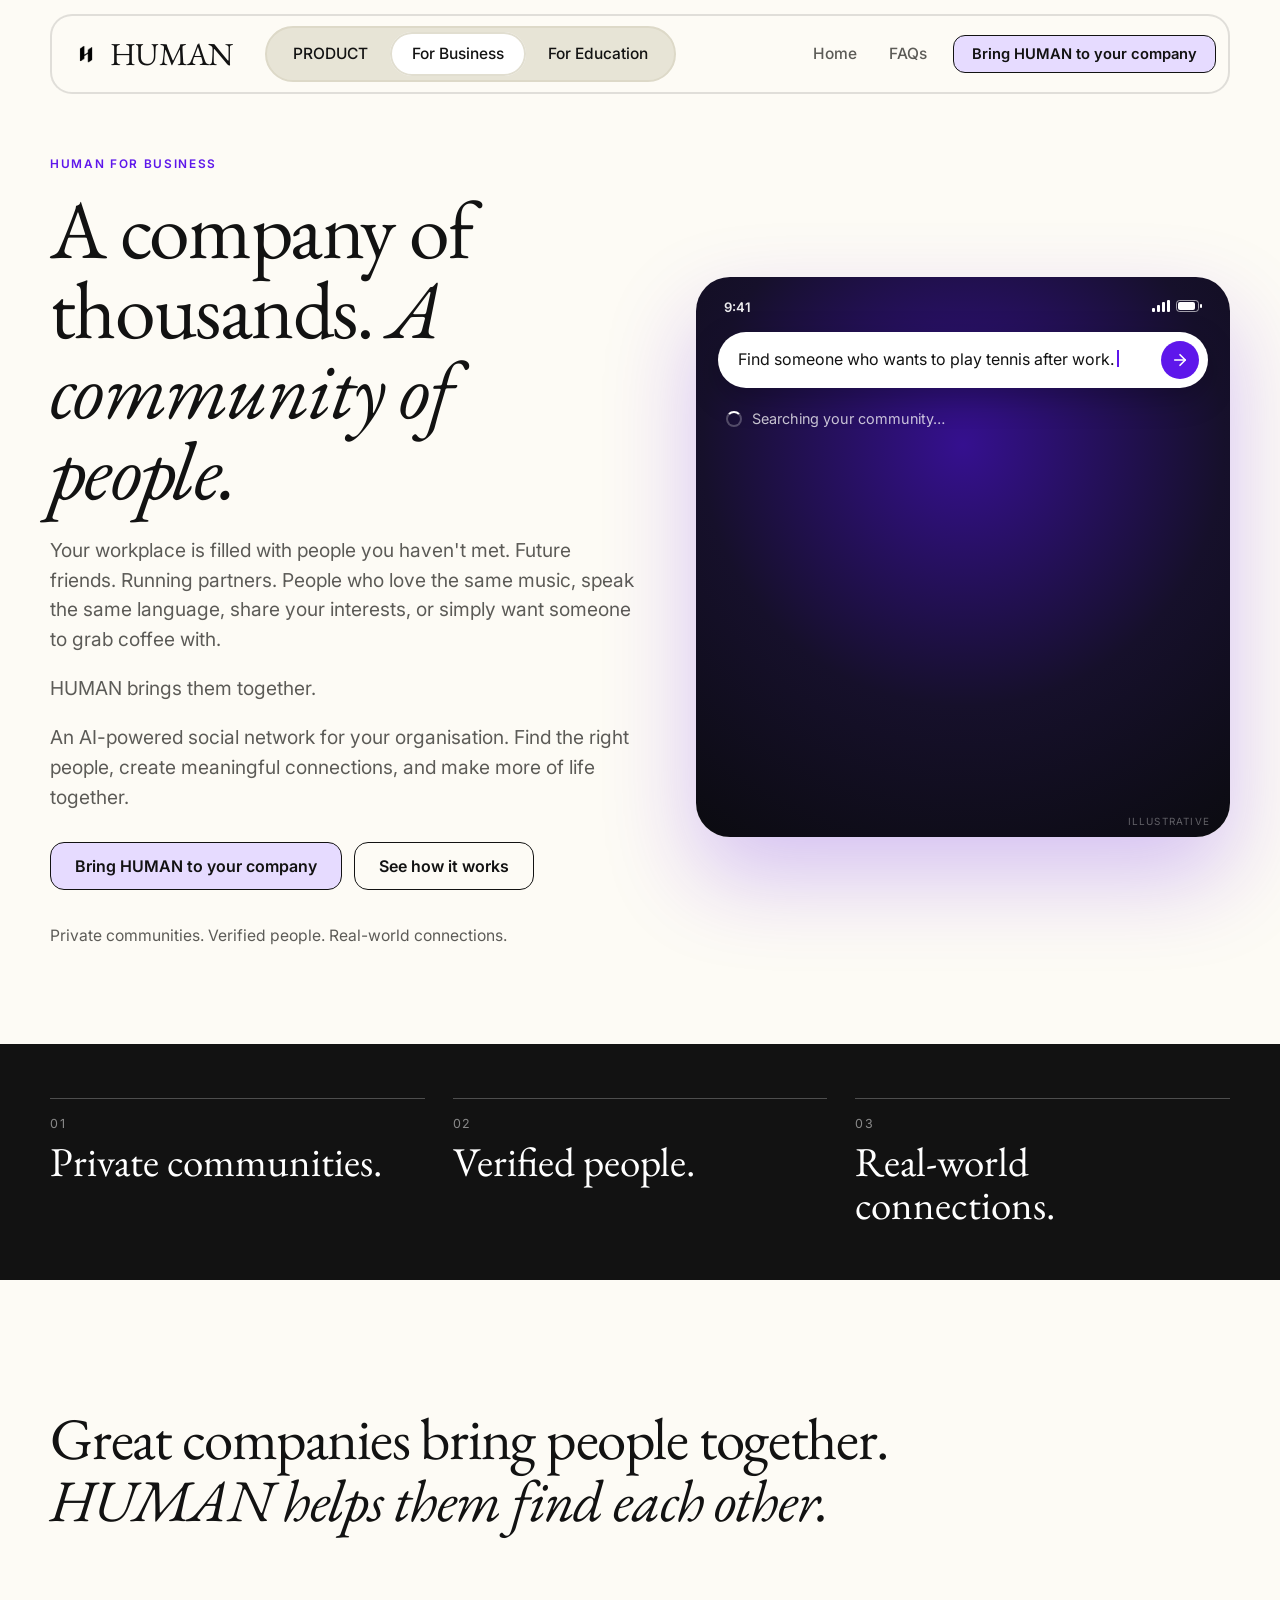
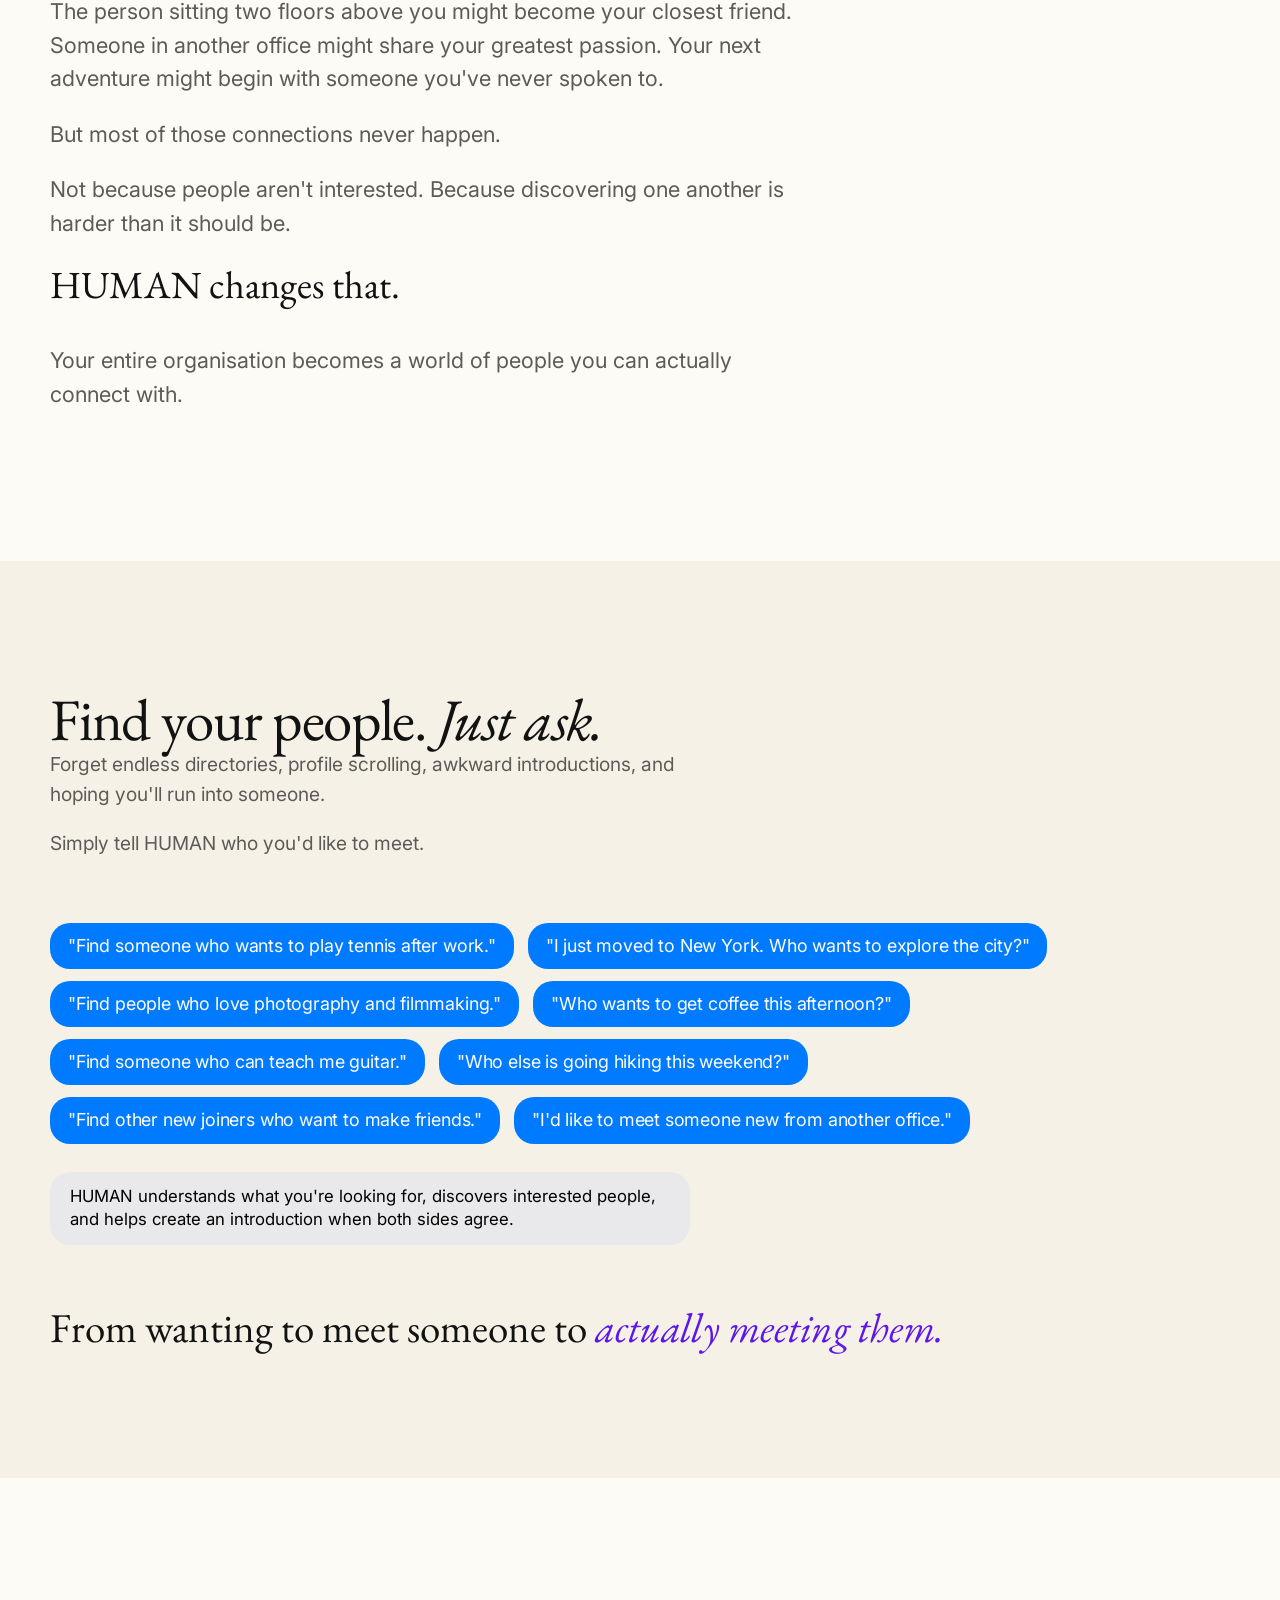
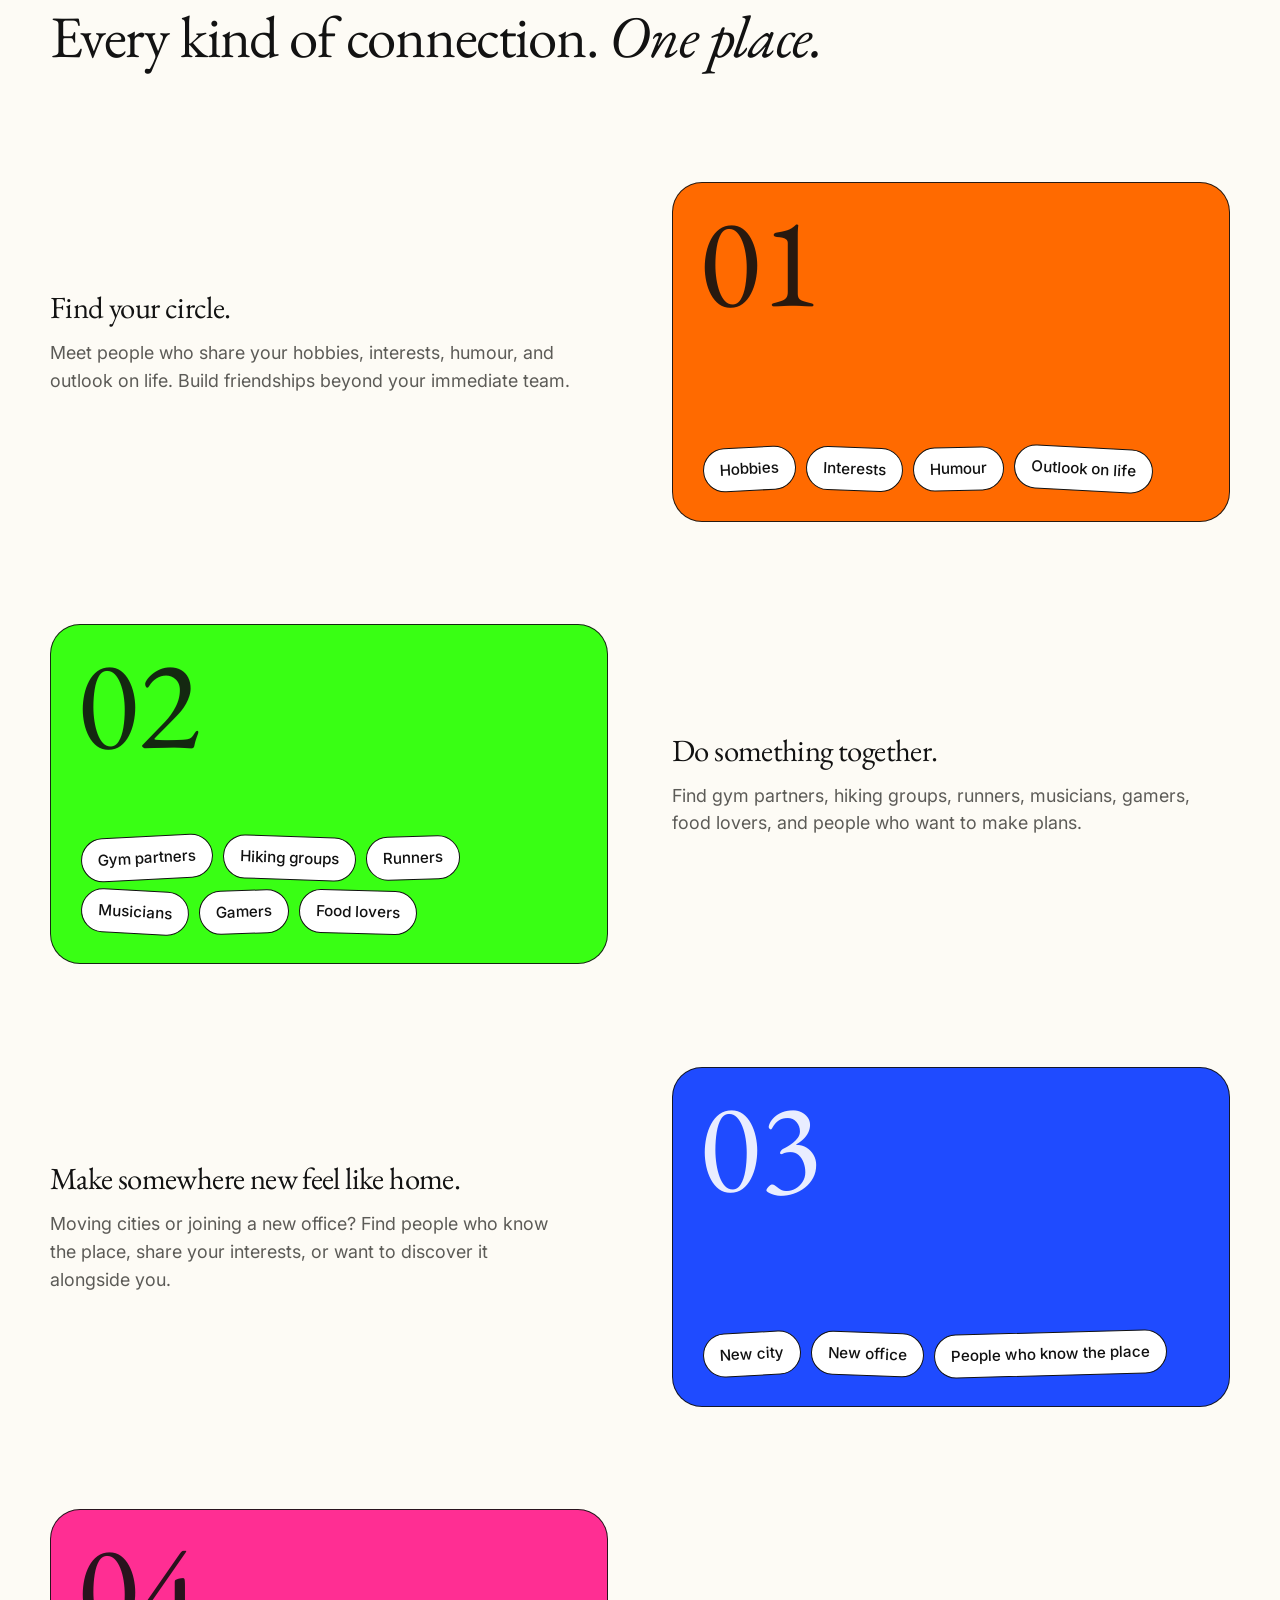
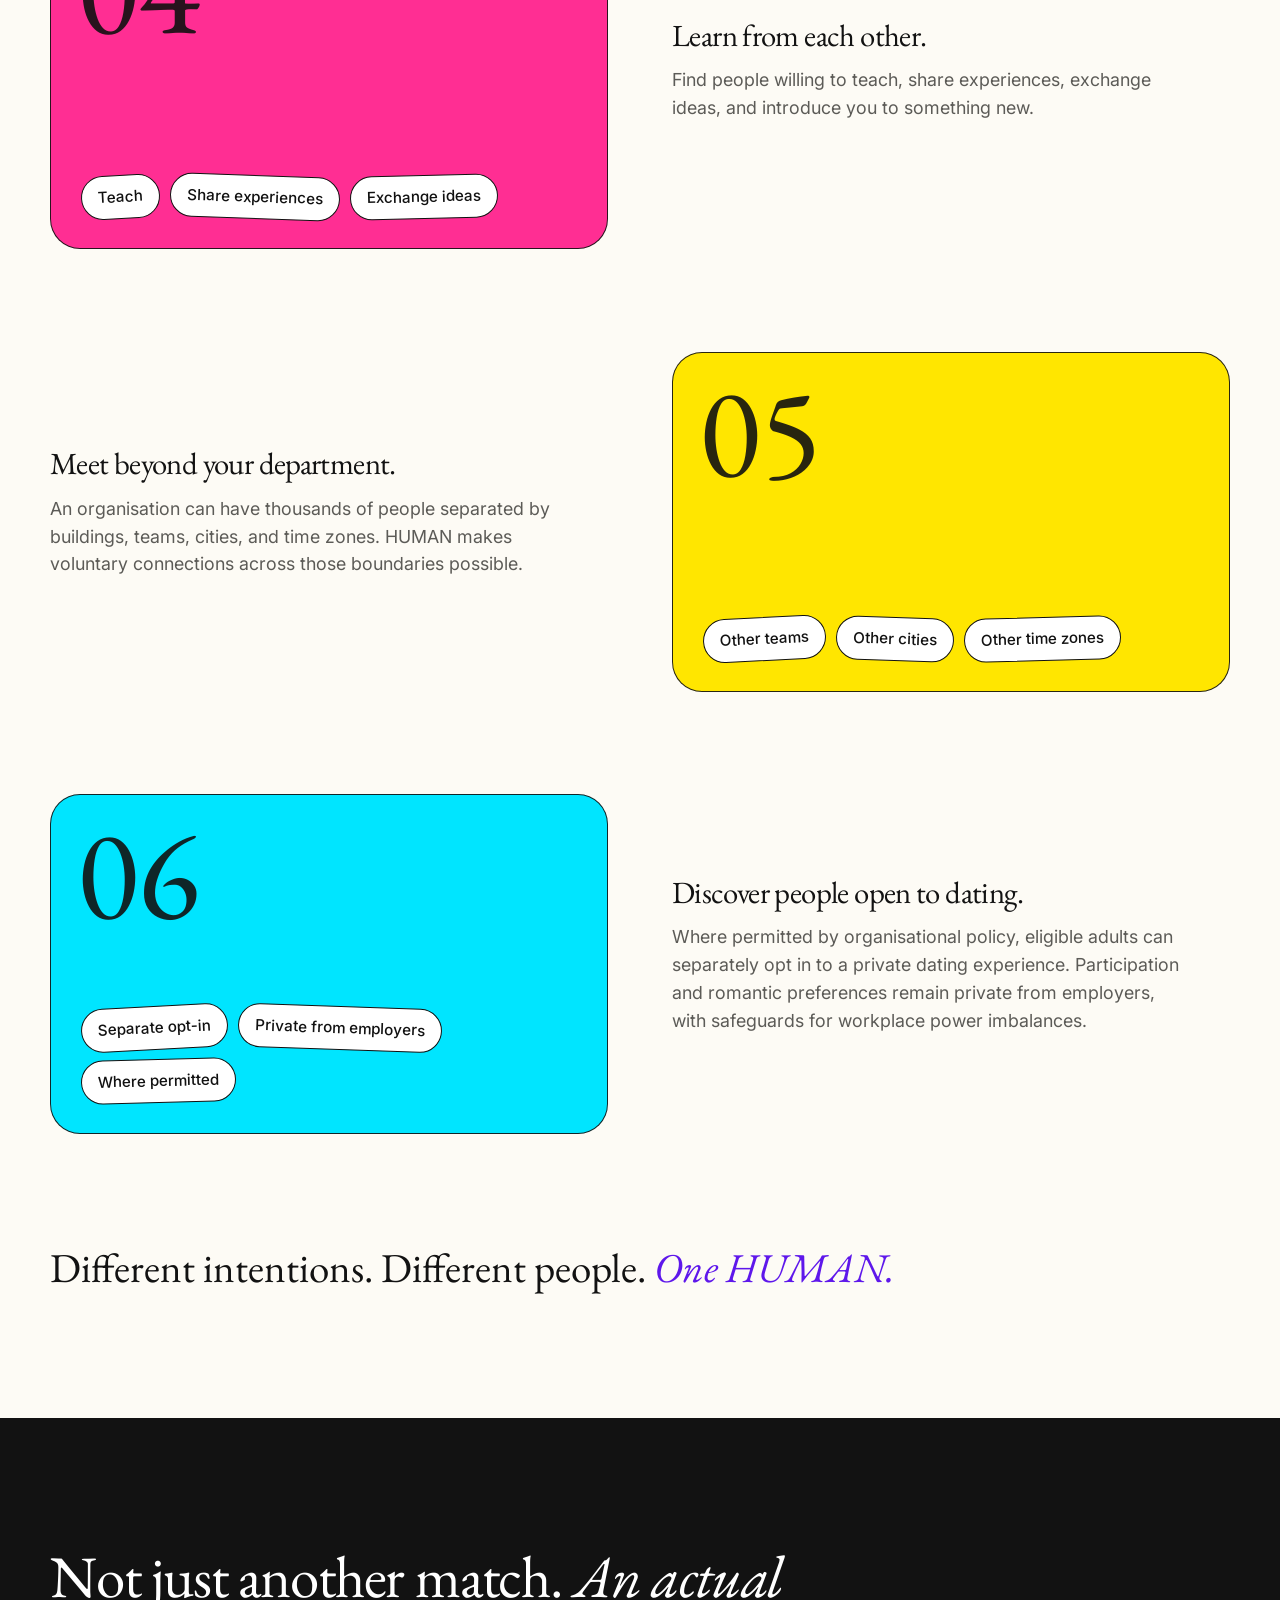
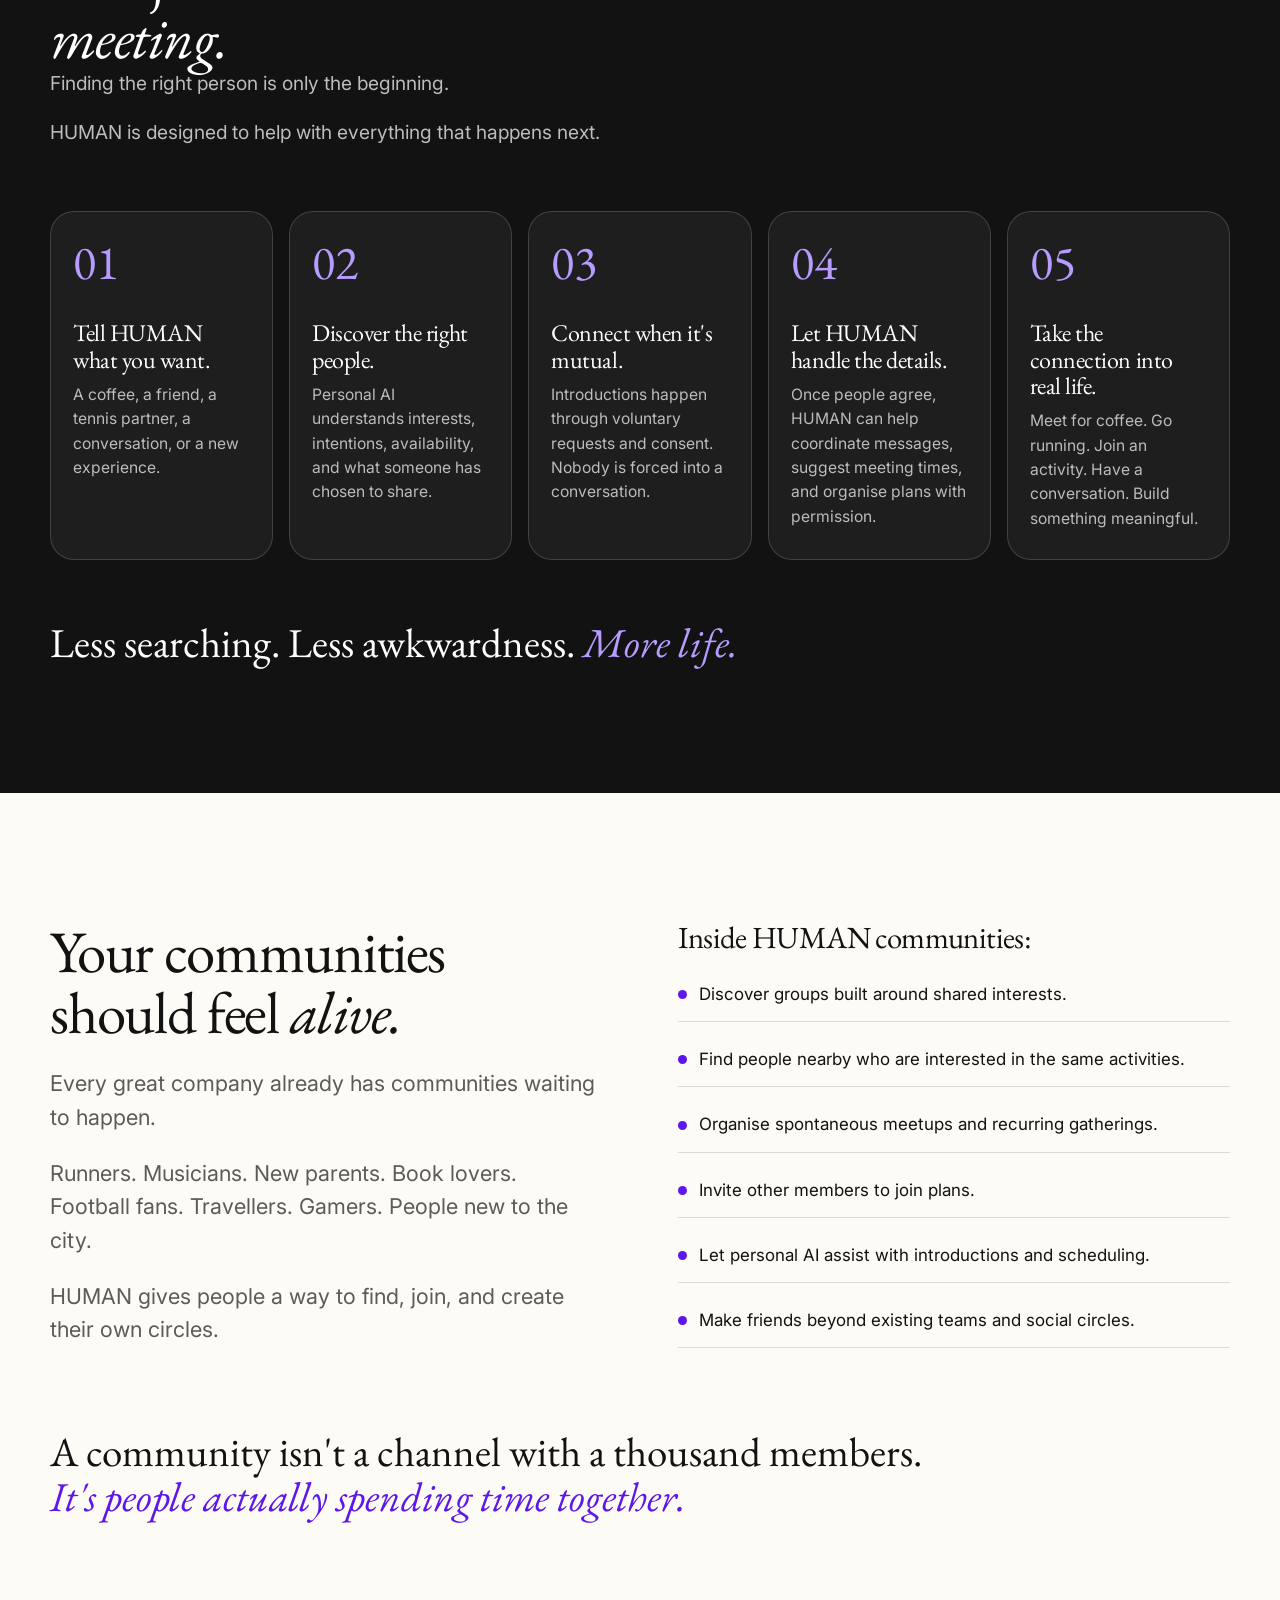
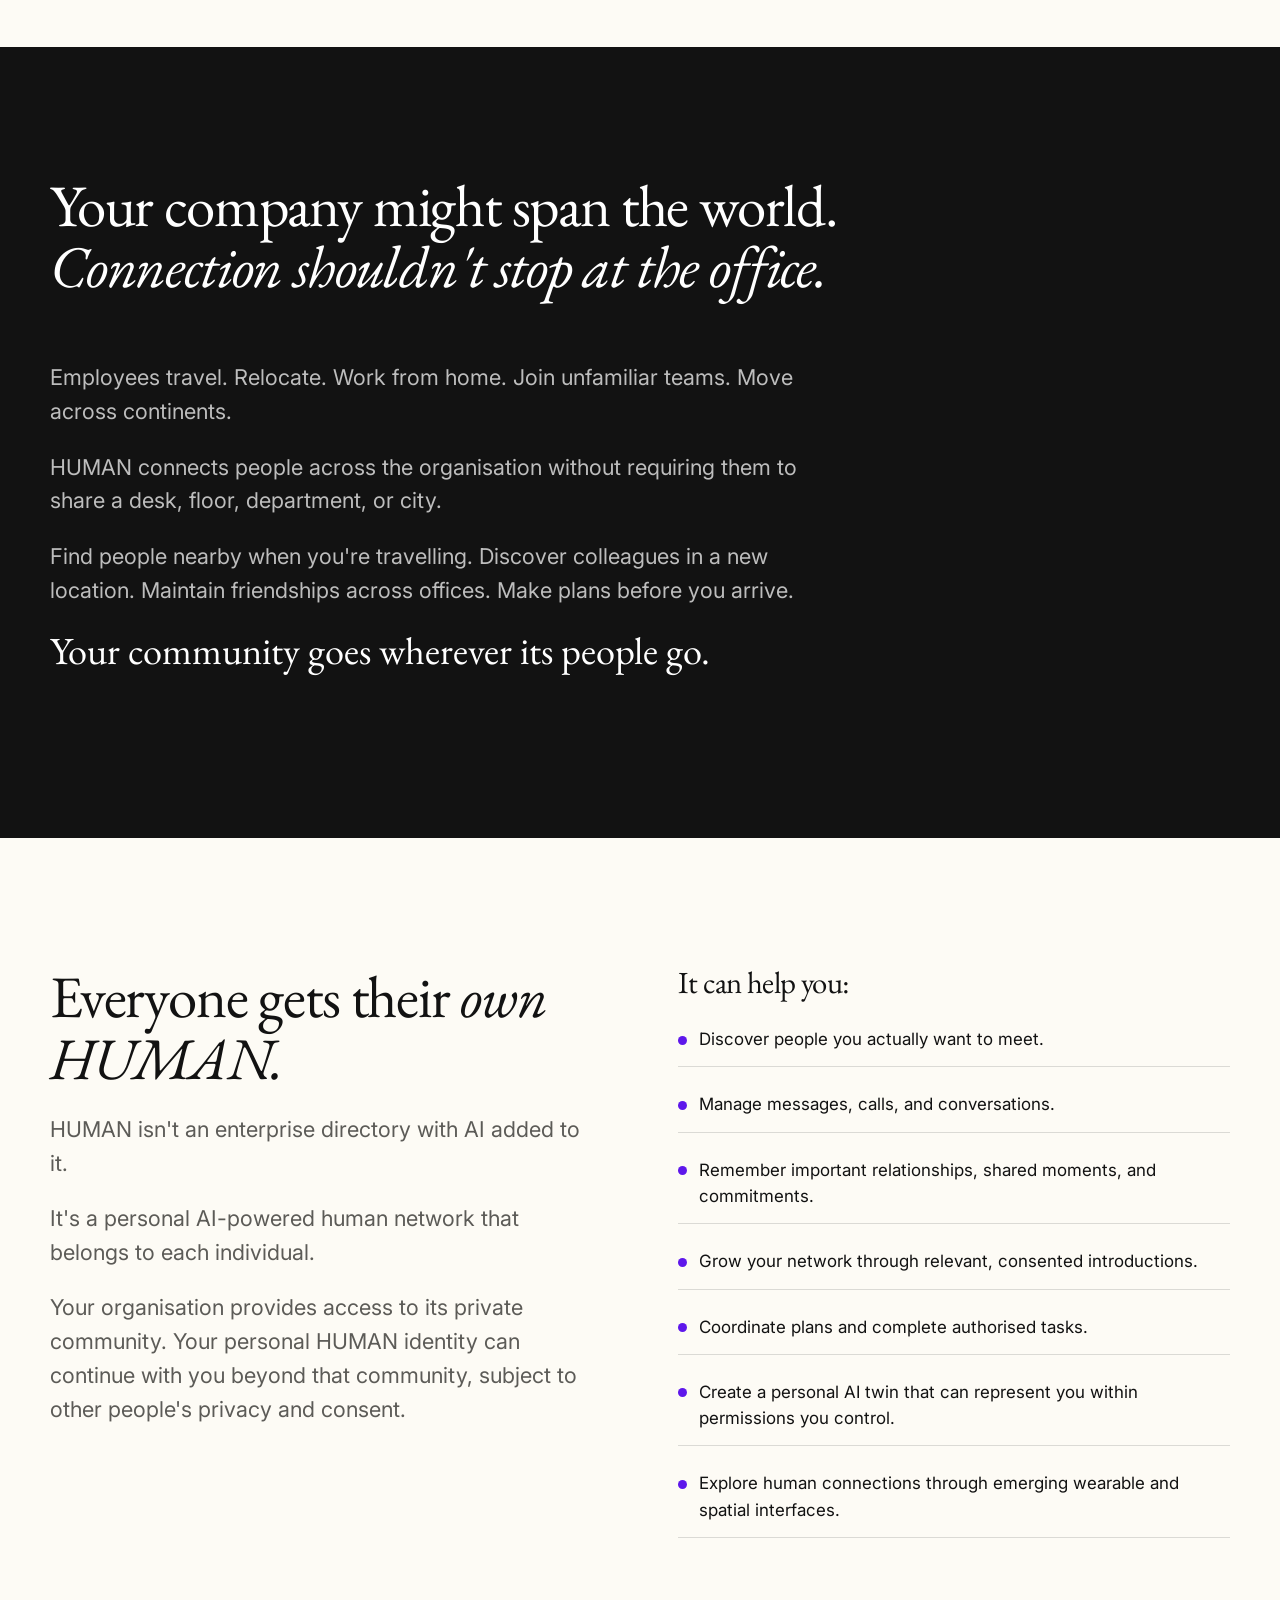
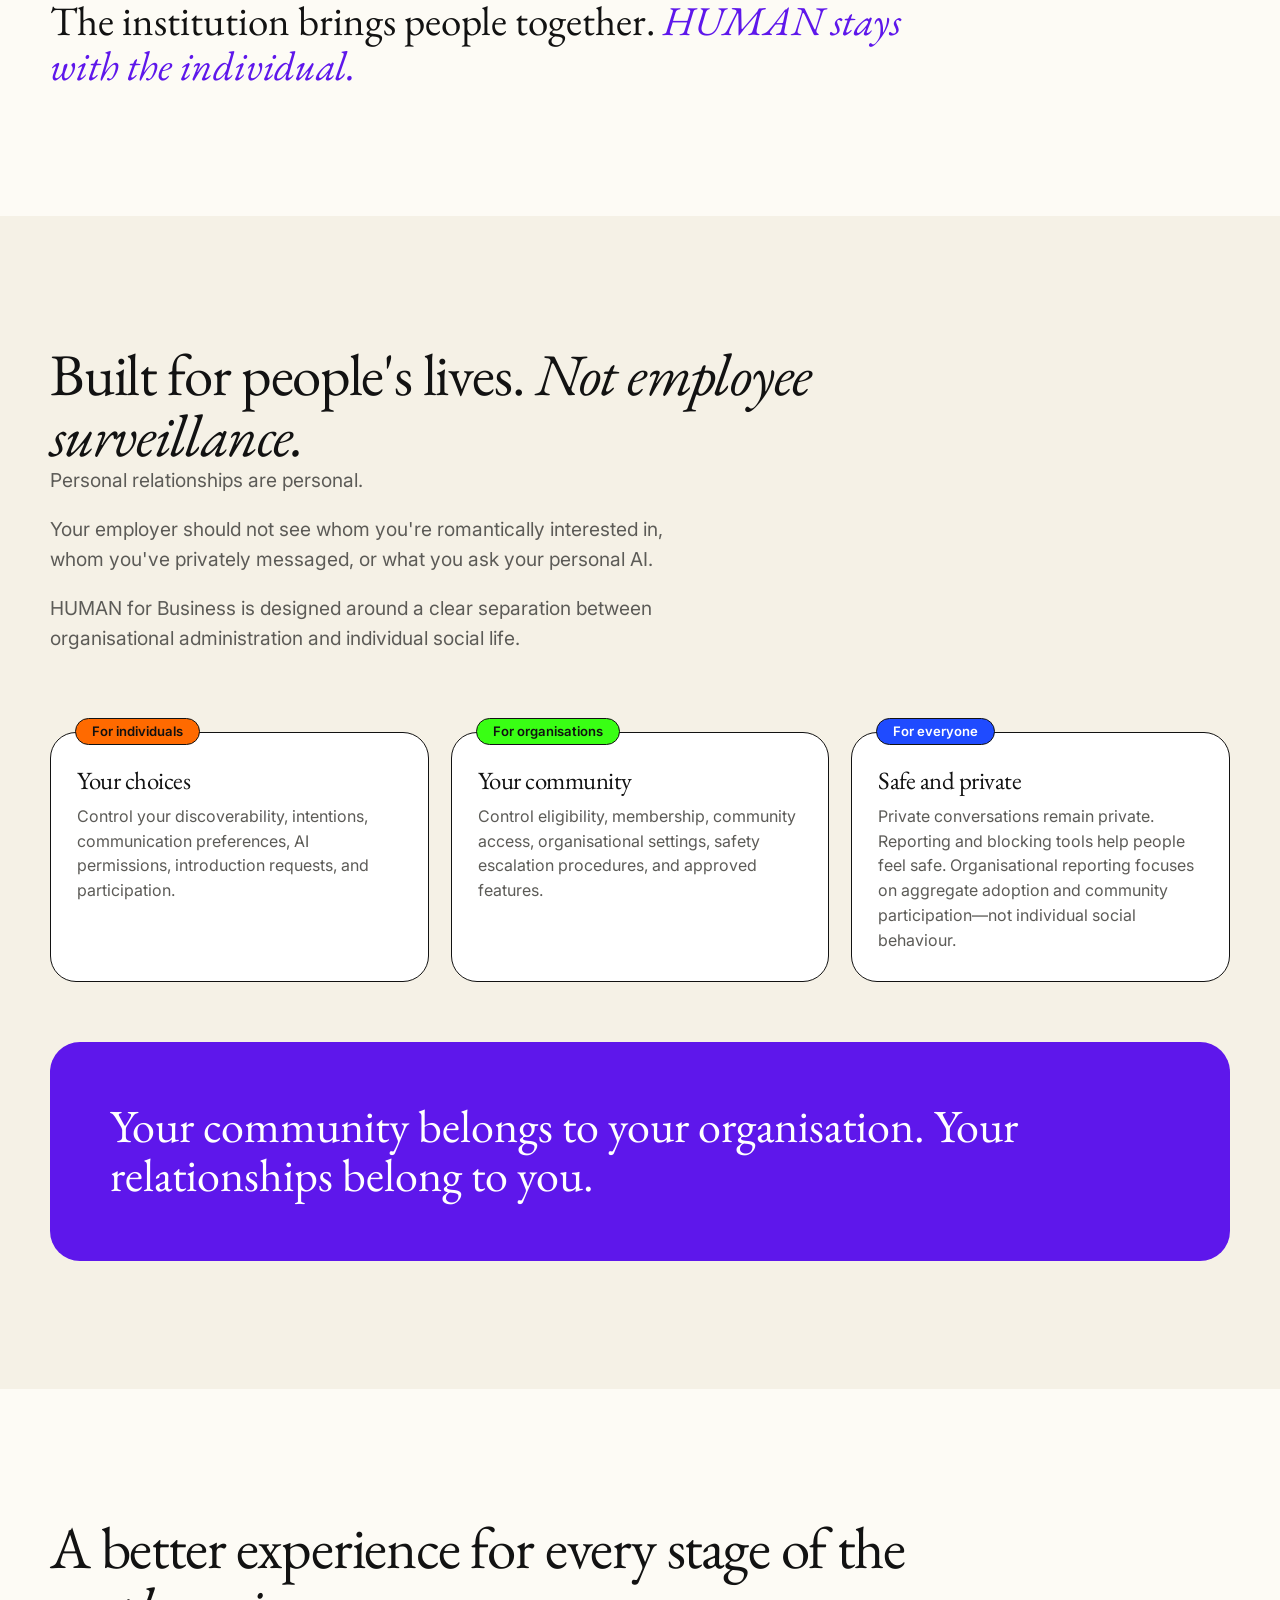
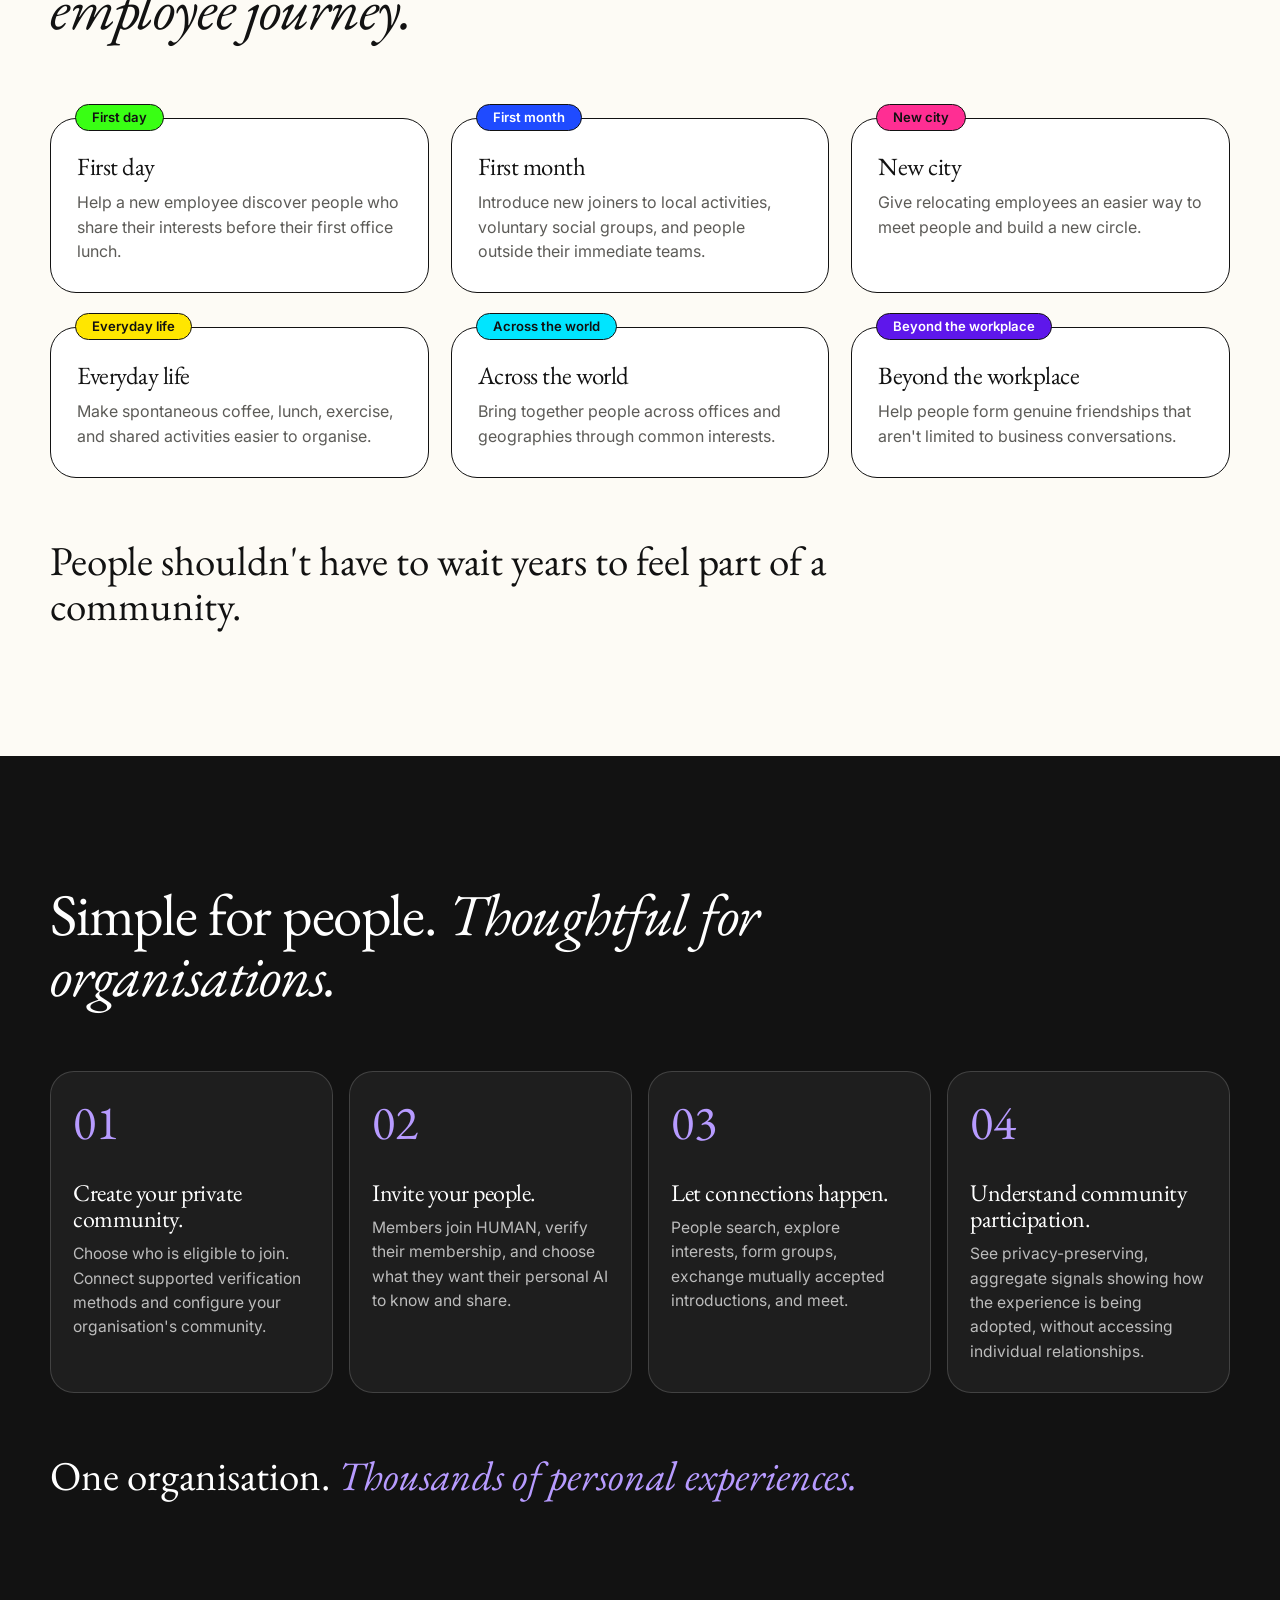
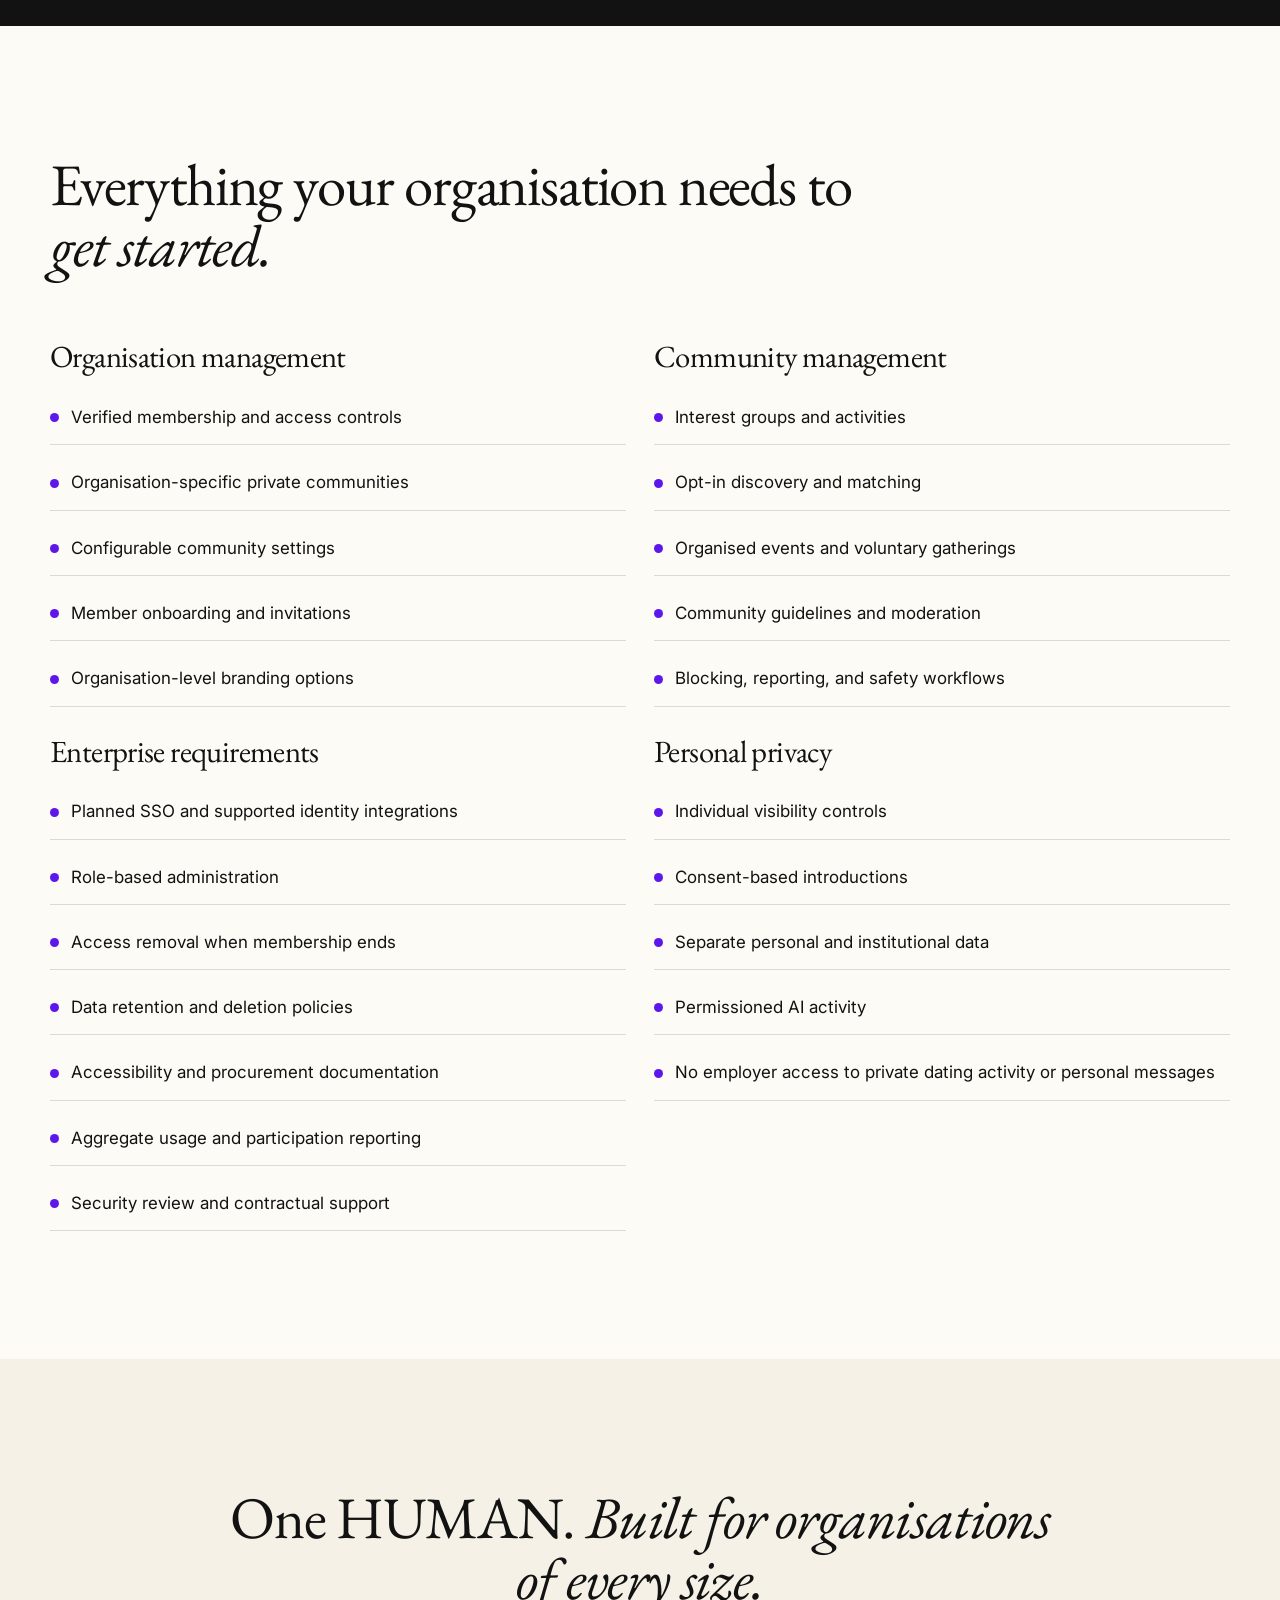
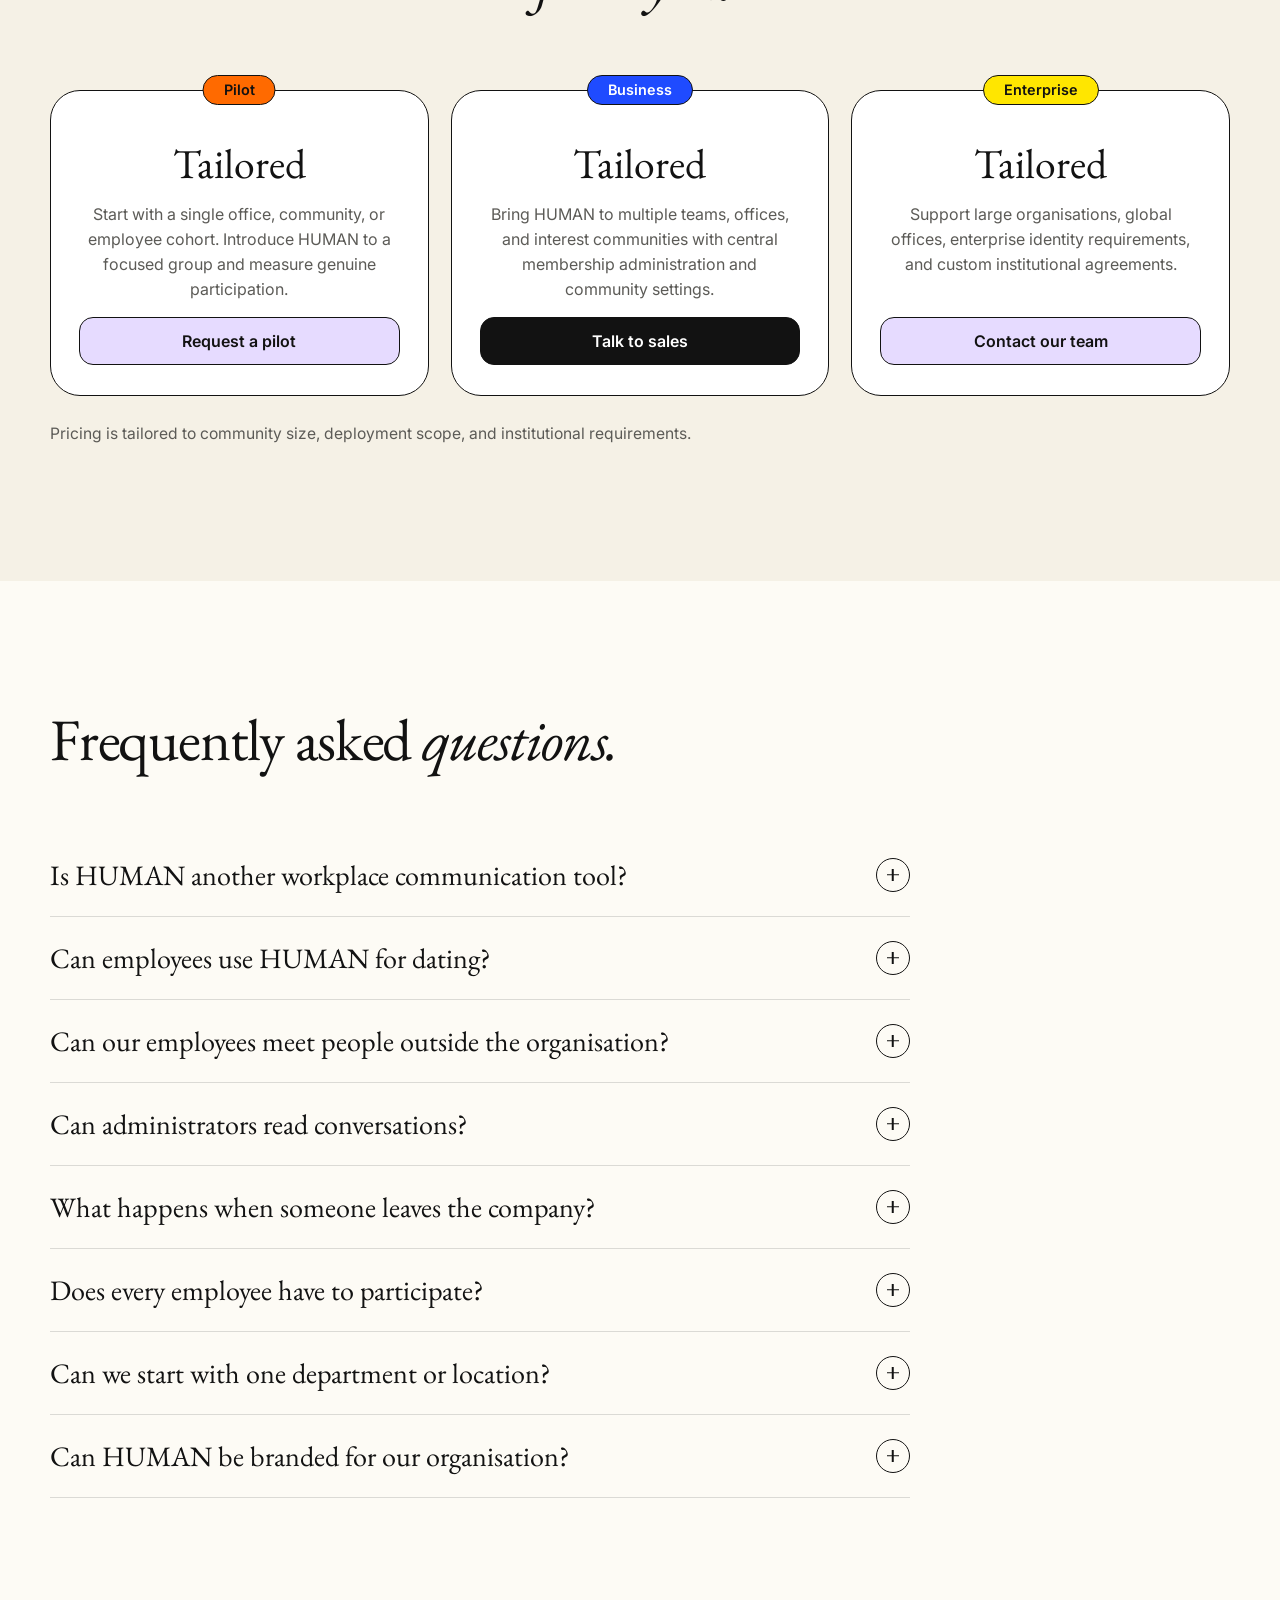
==== commit 5190bbaf: "Add PRODUCT page with interactive demo chapters and PRODUCT nav item Co-Authored-By: Claude Sonnet 5" ====
--- a/business.html
+++ b/business.html
@@ -256,6 +256,7 @@
 <nav class="nav" aria-label="Main">
   <a class="brand" href="index.html"><img src="HUTE.png" alt="HUTE"><span>HUMAN</span></a>
   <div class="seg" role="group" aria-label="HUMAN for">
+    <a href="product.html">PRODUCT</a>
     <a href="business.html" class="on">For Business</a>
     <a href="education.html">For Education</a>
   </div>
@@ -263,6 +264,7 @@
     <a class="btn sm" href="#contact"><span>Bring HUMAN to your company</span></a>
     <button class="burger" type="button" aria-label="Menu" aria-expanded="false" aria-controls="drop"><i></i><i></i><i></i></button></div>
   <div class="drop" id="drop">
+    <a href="product.html">PRODUCT</a>
     <a href="business.html" class="on">For Business</a>
     <a href="education.html">For Education</a>
     <a href="index.html">Home</a>
@@ -322,7 +324,7 @@
 <div class="soc"><a href="https://x.com/huteinc" target="_blank" rel="noopener noreferrer" aria-label="X (Twitter)"><svg viewBox="0 0 24 24"><path d="M18.901 1.153h3.68l-8.04 9.19L24 22.846h-7.406l-5.8-7.584-6.638 7.584H.474l8.6-9.83L0 1.154h7.594l5.243 6.932ZM17.61 20.644h2.039L6.486 3.24H4.298Z"/></svg></a>
 <a href="https://www.instagram.com/hute.inc" target="_blank" rel="noopener noreferrer" aria-label="Instagram"><svg viewBox="0 0 24 24"><path d="M12 2.163c3.204 0 3.584.012 4.85.07 3.252.148 4.771 1.691 4.919 4.919.058 1.265.069 1.645.069 4.849 0 3.205-.012 3.584-.069 4.849-.149 3.225-1.664 4.771-4.919 4.919-1.266.058-1.644.07-4.85.07-3.204 0-3.584-.012-4.849-.07-3.26-.149-4.771-1.699-4.919-4.92-.058-1.265-.07-1.644-.07-4.849 0-3.204.013-3.583.07-4.849.149-3.227 1.664-4.771 4.919-4.919 1.266-.057 1.645-.069 4.849-.069zM12 0C8.741 0 8.333.014 7.053.072 2.695.272.273 2.69.073 7.052.014 8.333 0 8.741 0 12c0 3.259.014 3.668.072 4.948.2 4.358 2.618 6.78 6.98 6.98C8.333 23.986 8.741 24 12 24c3.259 0 3.668-.014 4.948-.072 4.354-.2 6.782-2.618 6.979-6.98.059-1.28.073-1.689.073-4.948 0-3.259-.014-3.667-.072-4.947-.196-4.354-2.617-6.78-6.979-6.98C15.668.014 15.259 0 12 0zm0 5.838a6.162 6.162 0 100 12.324 6.162 6.162 0 000-12.324zM12 16a4 4 0 110-8 4 4 0 010 8zm6.406-11.845a1.44 1.44 0 100 2.881 1.44 1.44 0 000-2.881z"/></svg></a>
 <a href="https://www.linkedin.com/company/hute.inc/" target="_blank" rel="noopener noreferrer" aria-label="LinkedIn"><svg viewBox="0 0 24 24"><path d="M20.447 20.452h-3.554v-5.569c0-1.328-.027-3.037-1.852-3.037-1.853 0-2.136 1.445-2.136 2.939v5.667H9.351V9h3.414v1.561h.046c.477-.9 1.637-1.85 3.37-1.85 3.601 0 4.267 2.37 4.267 5.455v6.286zM5.337 7.433c-1.144 0-2.063-.926-2.063-2.065 0-1.138.92-2.063 2.063-2.063 1.14 0 2.064.925 2.064 2.063 0 1.139-.925 2.065-2.064 2.065zm1.782 13.019H3.555V9h3.564v11.452zM22.225 0H1.771C.792 0 0 .774 0 1.729v20.542C0 23.227.792 24 1.771 24h20.451C23.2 24 24 23.227 24 22.271V1.729C24 .774 23.2 0 22.222 0h.003z"/></svg></a></div>
-<div class="leg"><a href="index.html">HUMAN</a><a href="business.html">For Business</a><a href="education.html">For Education</a><a href="terms.html">Terms of Service</a><a href="privacy.html">Privacy Policy</a><a href="security.html">Security</a></div>
+<div class="leg"><a href="index.html">HUMAN</a><a href="product.html">Product</a><a href="business.html">For Business</a><a href="education.html">For Education</a><a href="terms.html">Terms of Service</a><a href="privacy.html">Privacy Policy</a><a href="security.html">Security</a></div>
 <div class="cp">&copy; 2026 HUTE, Inc. All rights reserved.</div></footer>
 <script>window.DEMOS=[{"prompt": "Find someone who wants to play tennis after work.", "results": [["Priya N.", "Product Design · London", "Tennis · Level 3", "Free after 5:30"], ["Marcus L.", "Sales · London", "Tennis · Level 2", "Free Thu"], ["Aiko T.", "Engineering · London", "Tennis · Level 3", "Free after 6"]], "plan": ["Priya accepted", "Thu 6:30 pm · Court 3"]}, {"prompt": "I just moved to New York. Who wants to explore the city?", "results": [["Daniel R.", "Marketing · New York", "Local · 8 yrs", "Free Sat"], ["Sofia M.", "Legal · New York", "Loves walking", "Free Sat"], ["Jonah K.", "Engineering · Brooklyn", "Food · Museums", "Free Sun"]], "plan": ["Sofia accepted", "Sat 11:00 am · High Line"]}, {"prompt": "Find people who love photography and filmmaking.", "results": [["Leila A.", "Brand · Dubai", "Photography", "Open to meet"], ["Tom W.", "Operations · Sydney", "Filmmaking", "Open to meet"], ["Ines P.", "Design · Lisbon", "Photo · Film", "Open to meet"]], "plan": ["Group created", "Photo & Film circle · 3 members"]}, {"prompt": "Who wants to get coffee this afternoon?", "results": [["Owen B.", "Finance · 4th floor", "Coffee · Now", "Free 3 pm"], ["Hana S.", "People Ops · 6th floor", "Coffee · Now", "Free 3:30"], ["Raj P.", "Data · 2nd floor", "Coffee · Now", "Free 4 pm"]], "plan": ["Hana accepted", "3:30 pm · Café, level 1"]}];</script><script>
 (function(){
@@ -395,7 +397,7 @@
   // enquiry form (front-end only for now)
   var f=document.getElementById('enquiry');
   // Paste your form link between the quotes to start receiving enquiries:
-  window.FORM_ENDPOINT='';
+  window.FORM_ENDPOINT='https://formspree.io/f/mzedgkjn';
   if(f)f.addEventListener('submit',function(e){
     e.preventDefault();
     var ep=(window.FORM_ENDPOINT||'').trim(),btn=f.querySelector('button[type=submit]'),note=f.querySelector('.err');
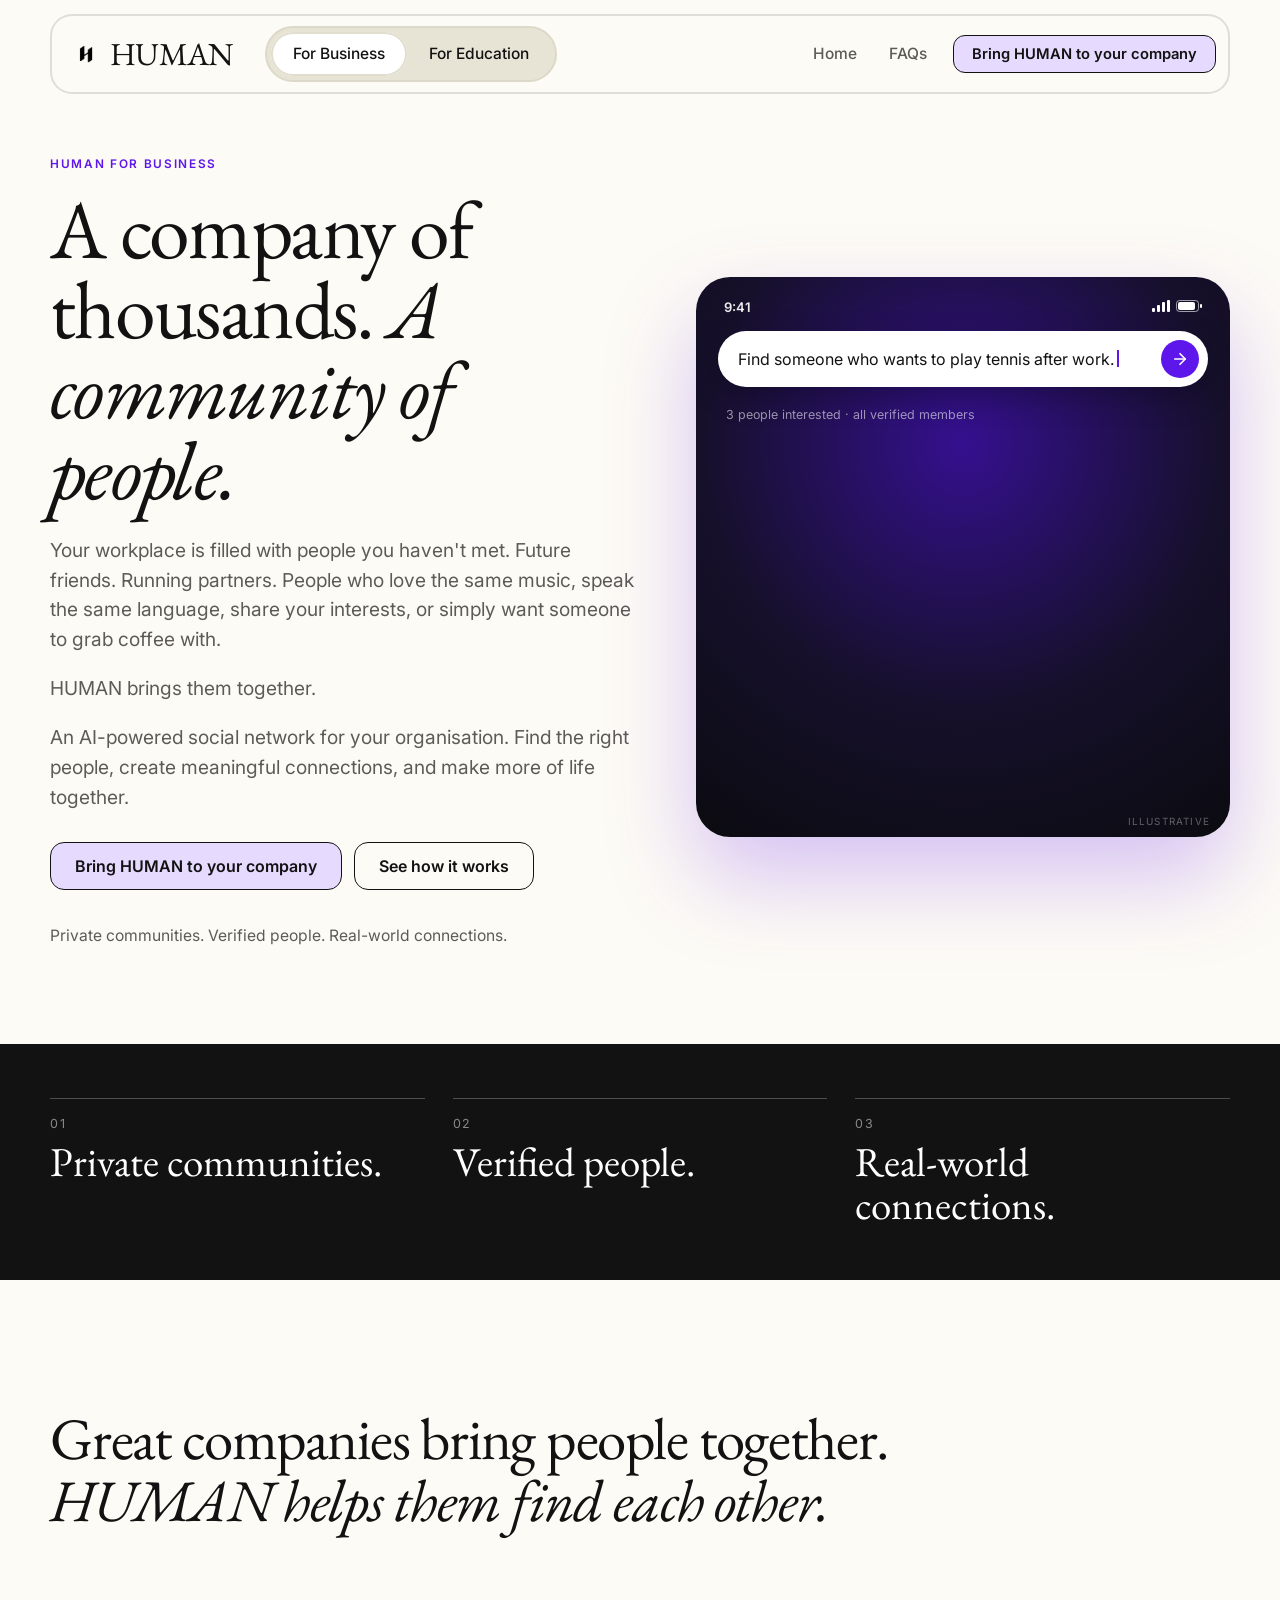
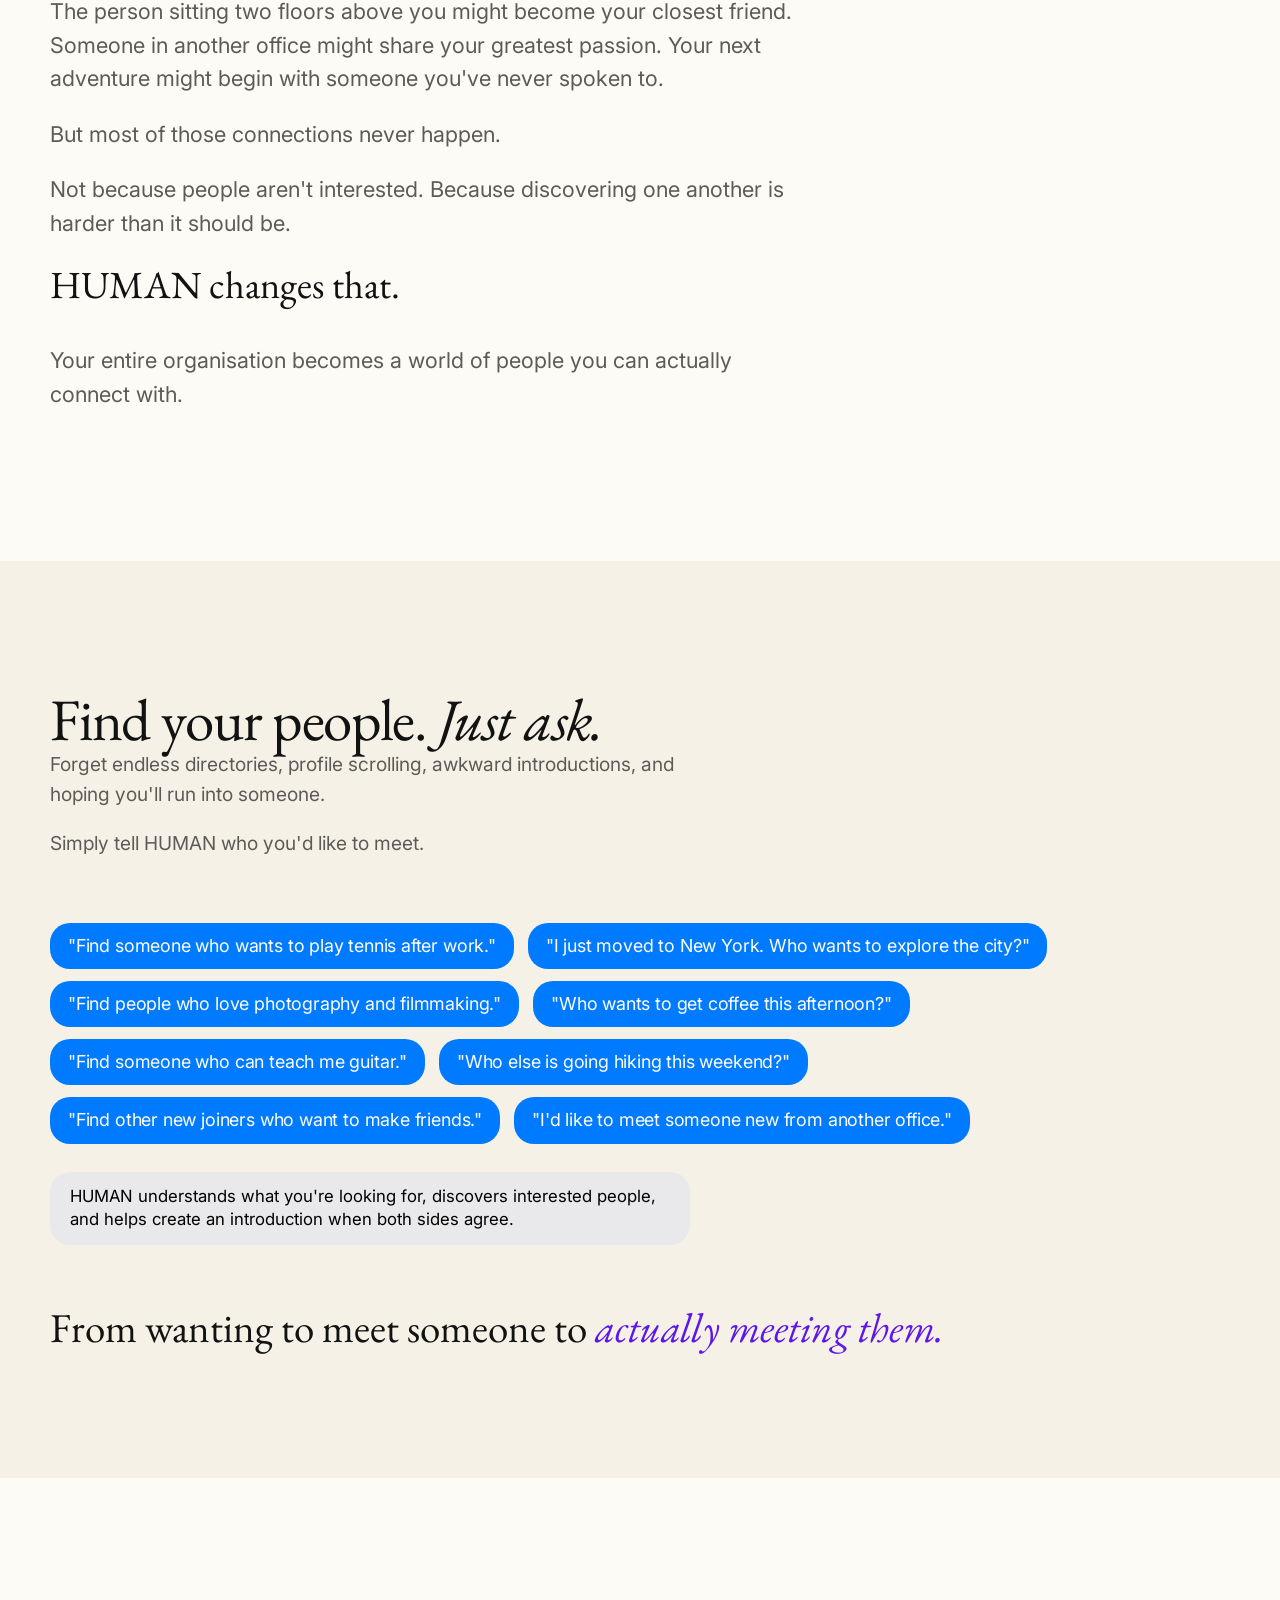
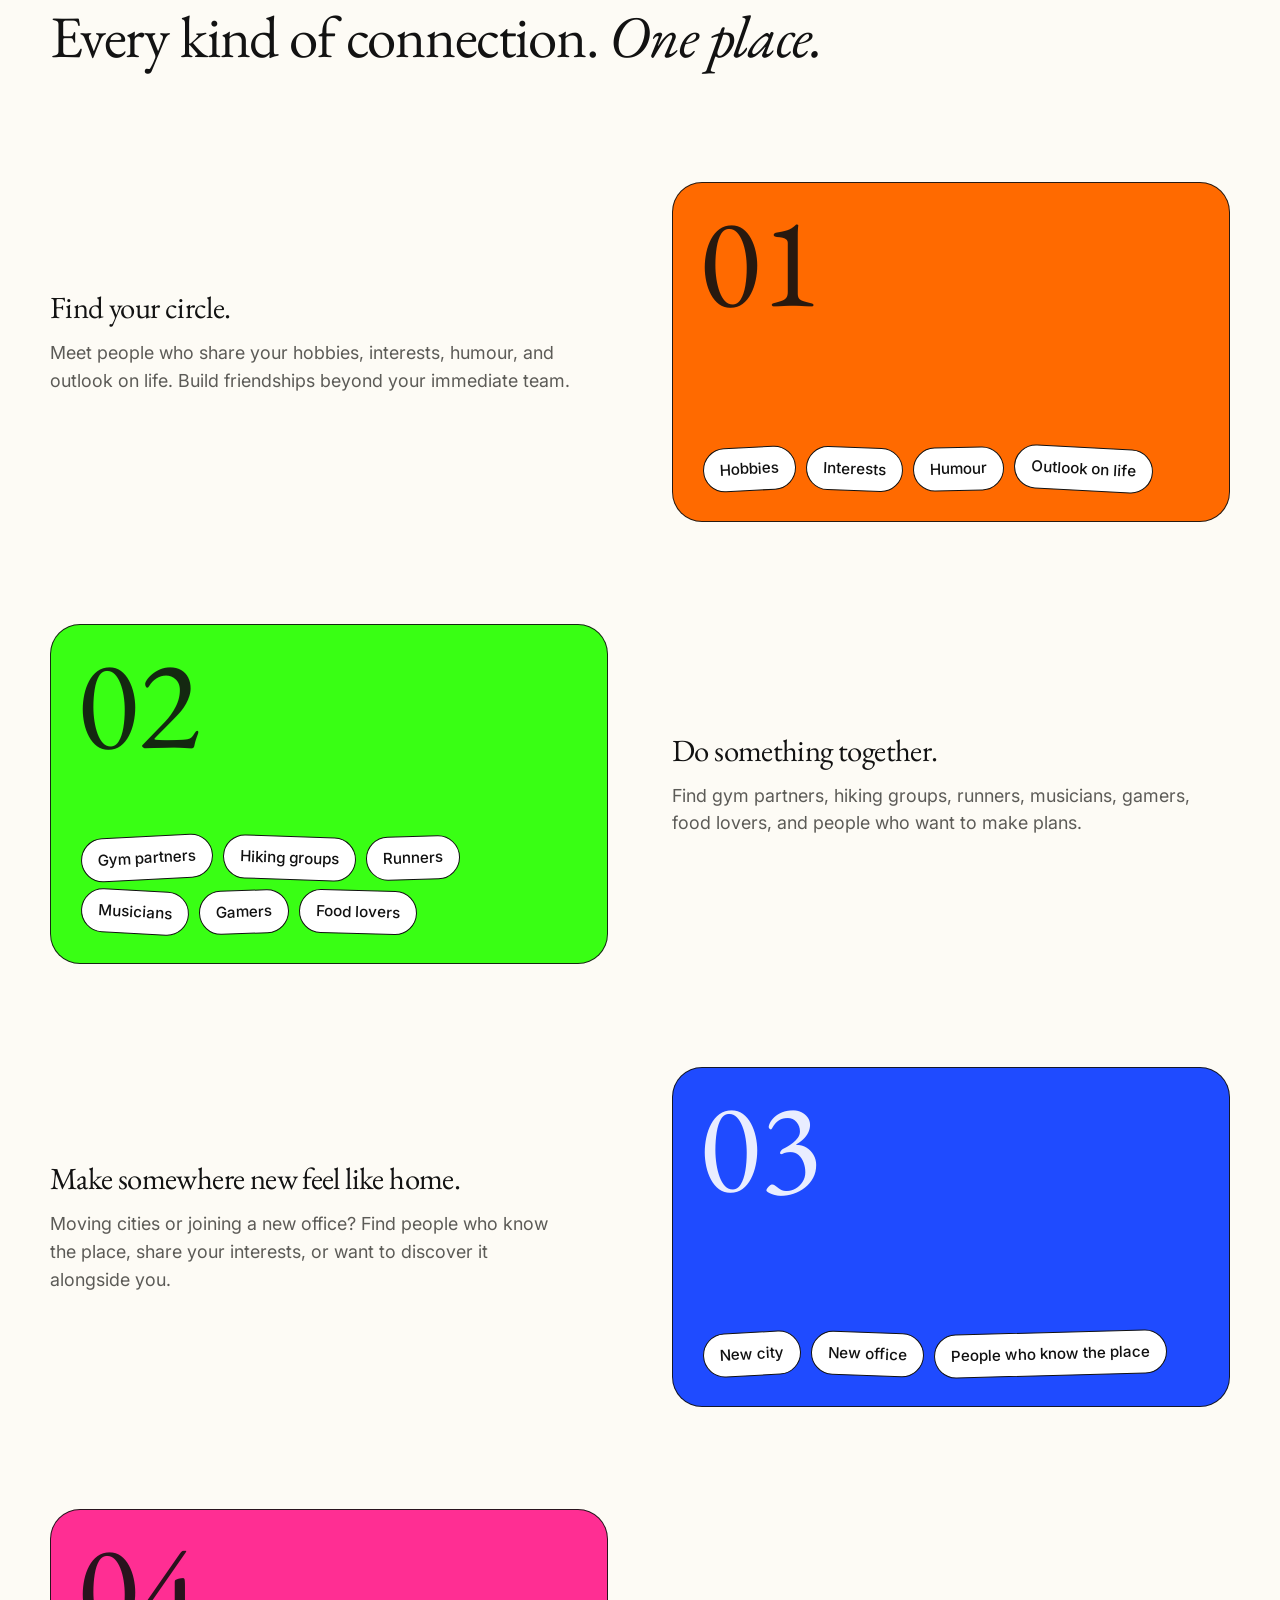
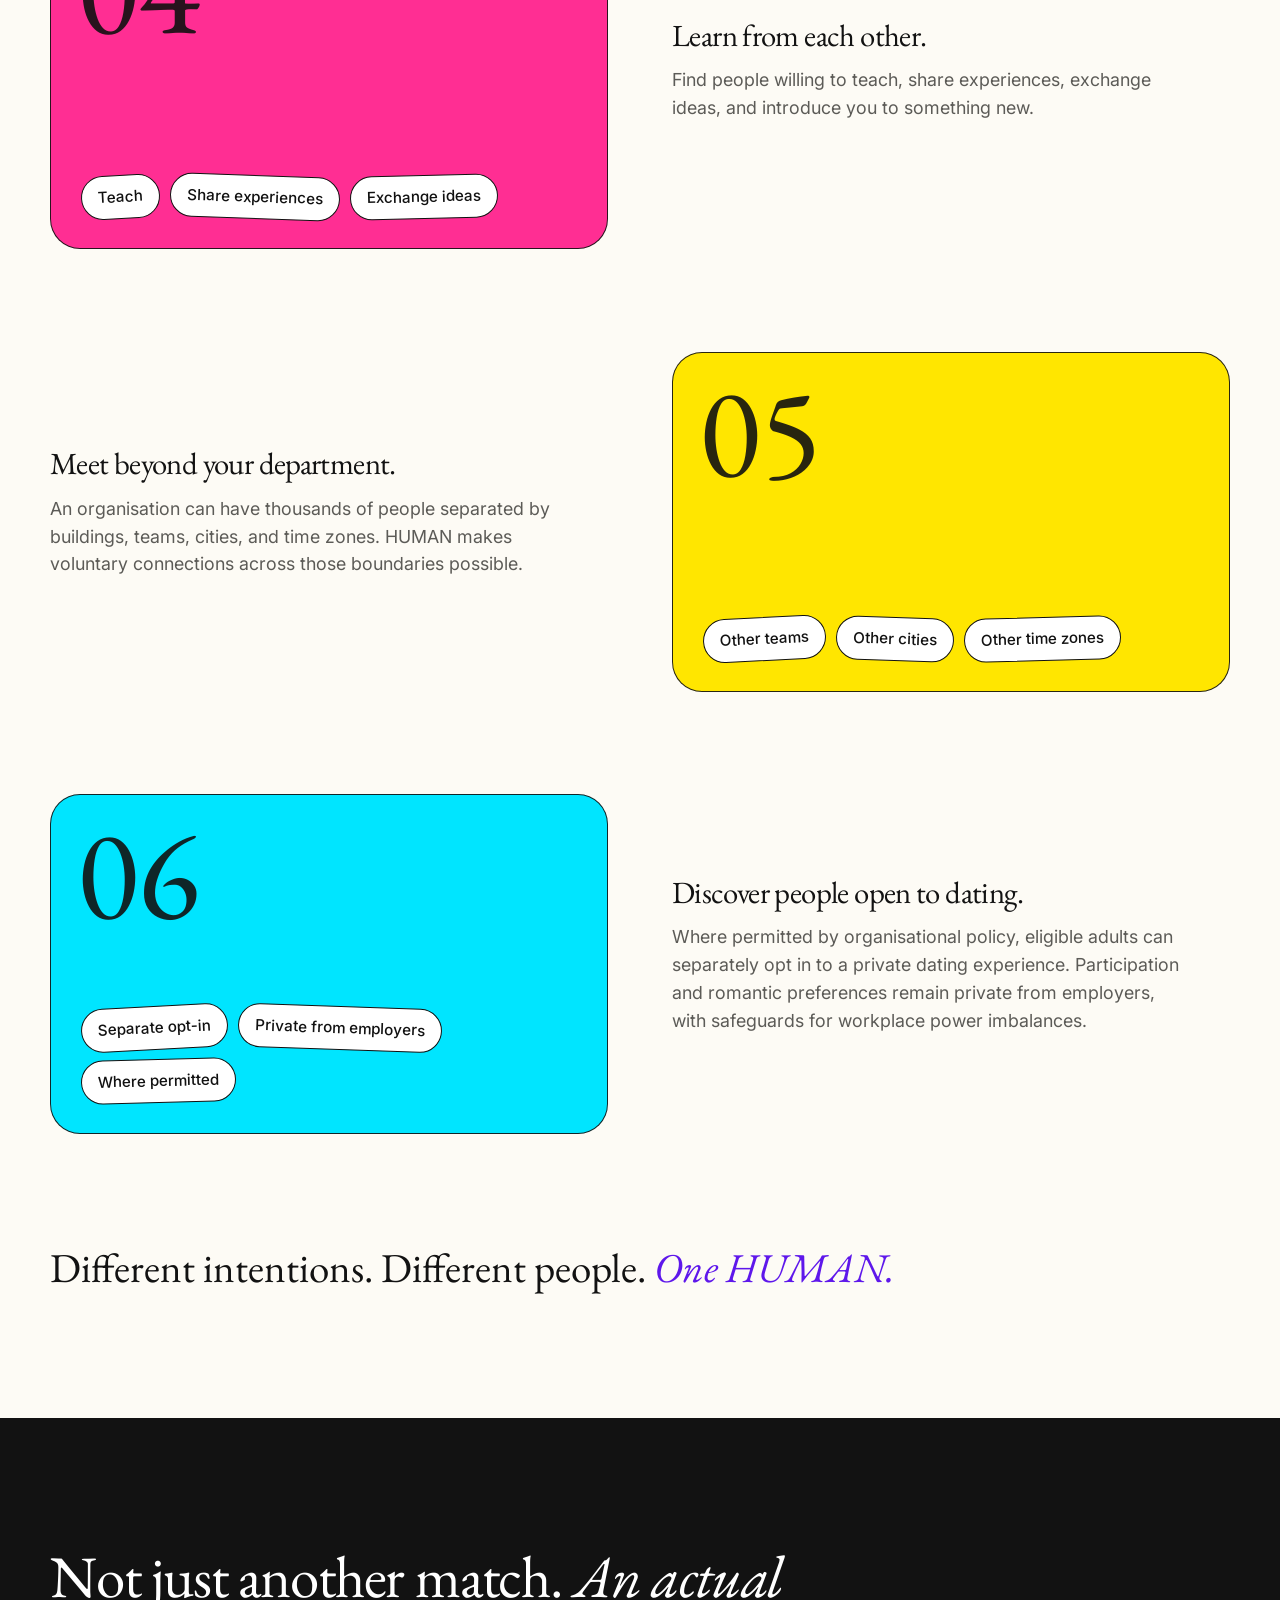
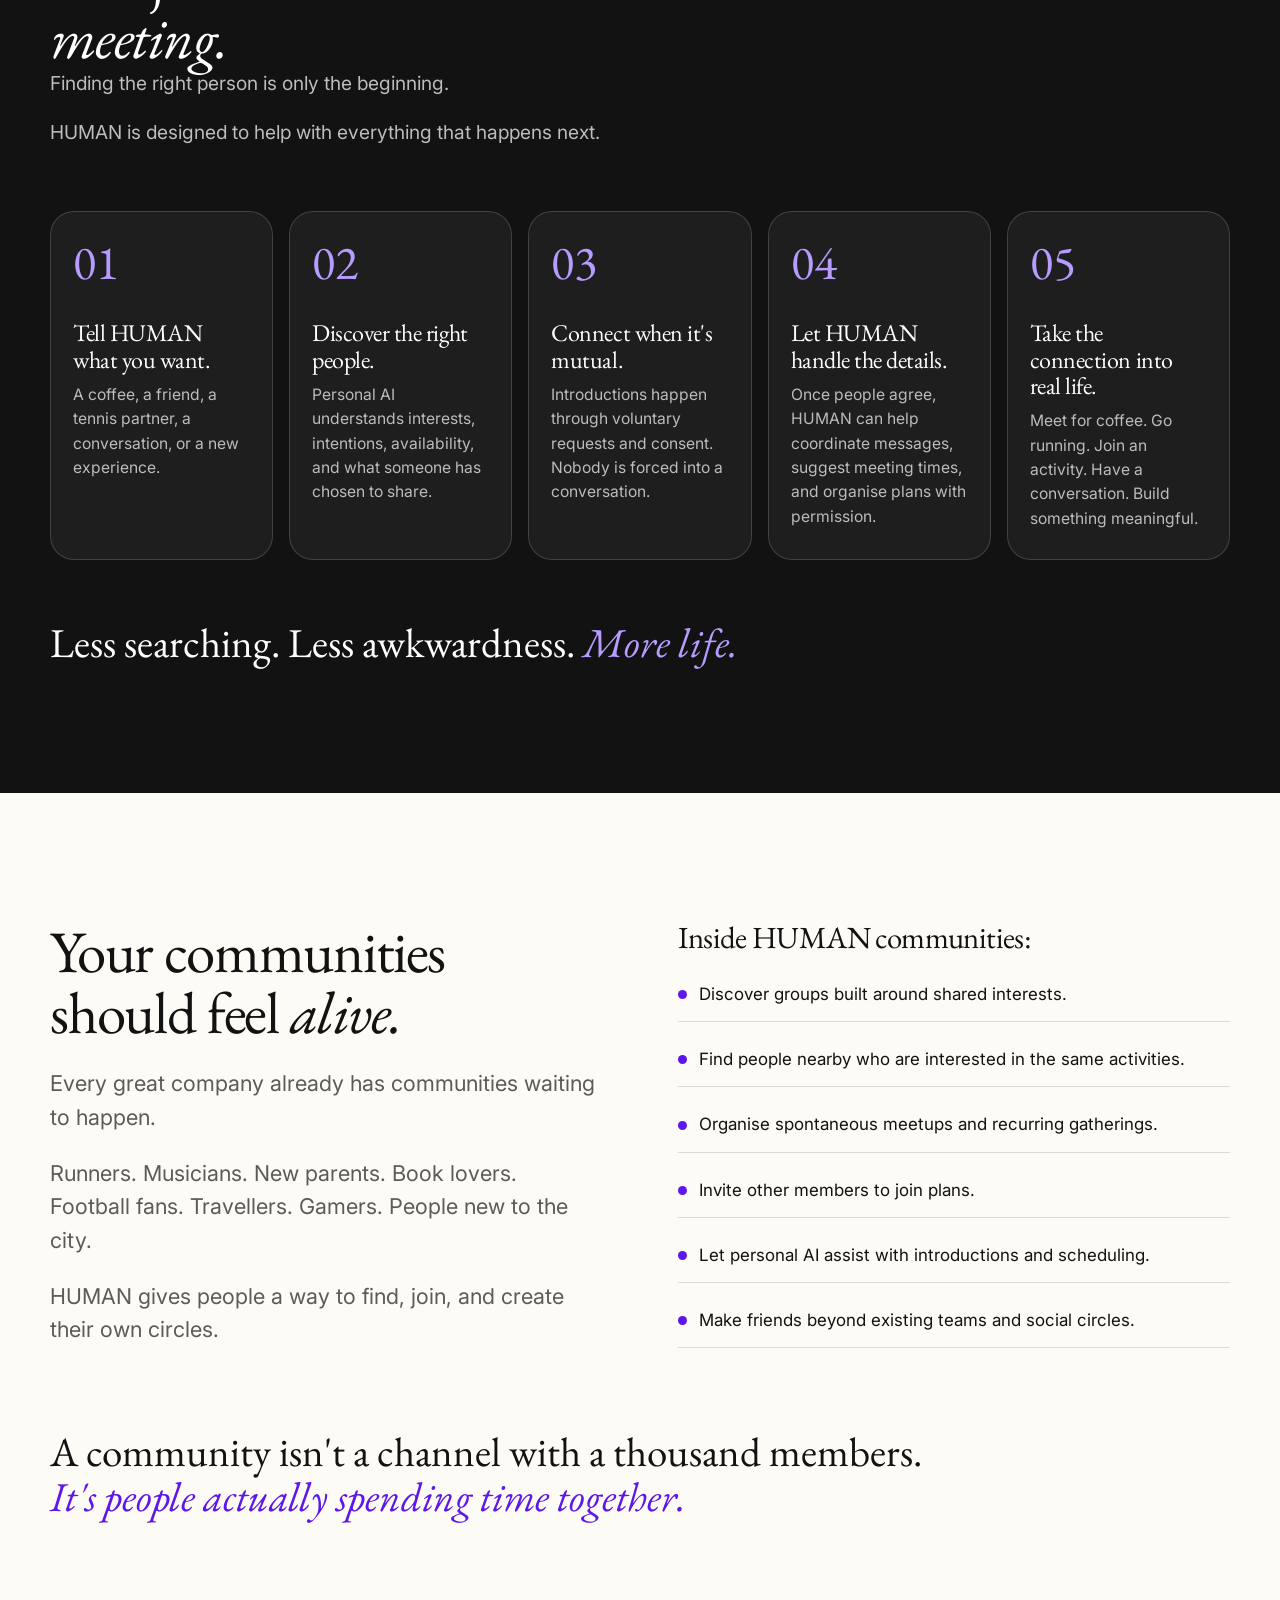
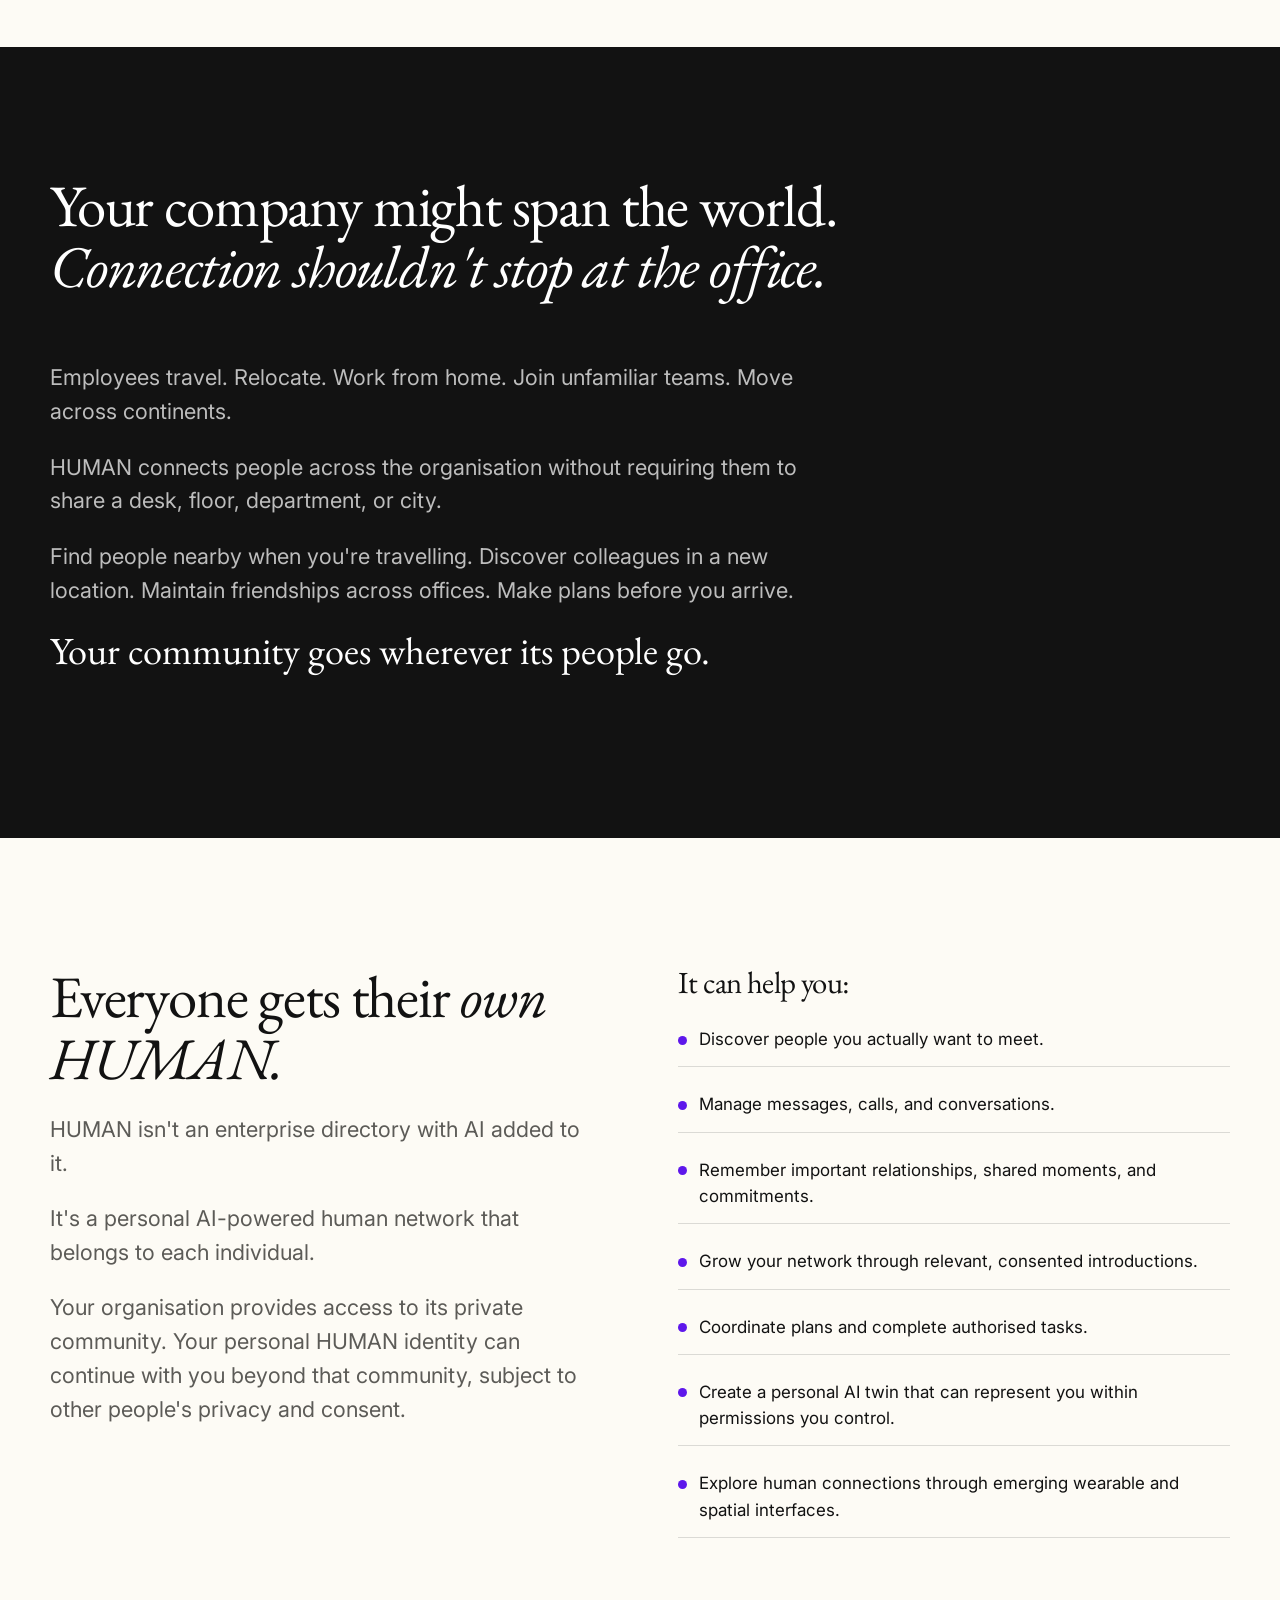
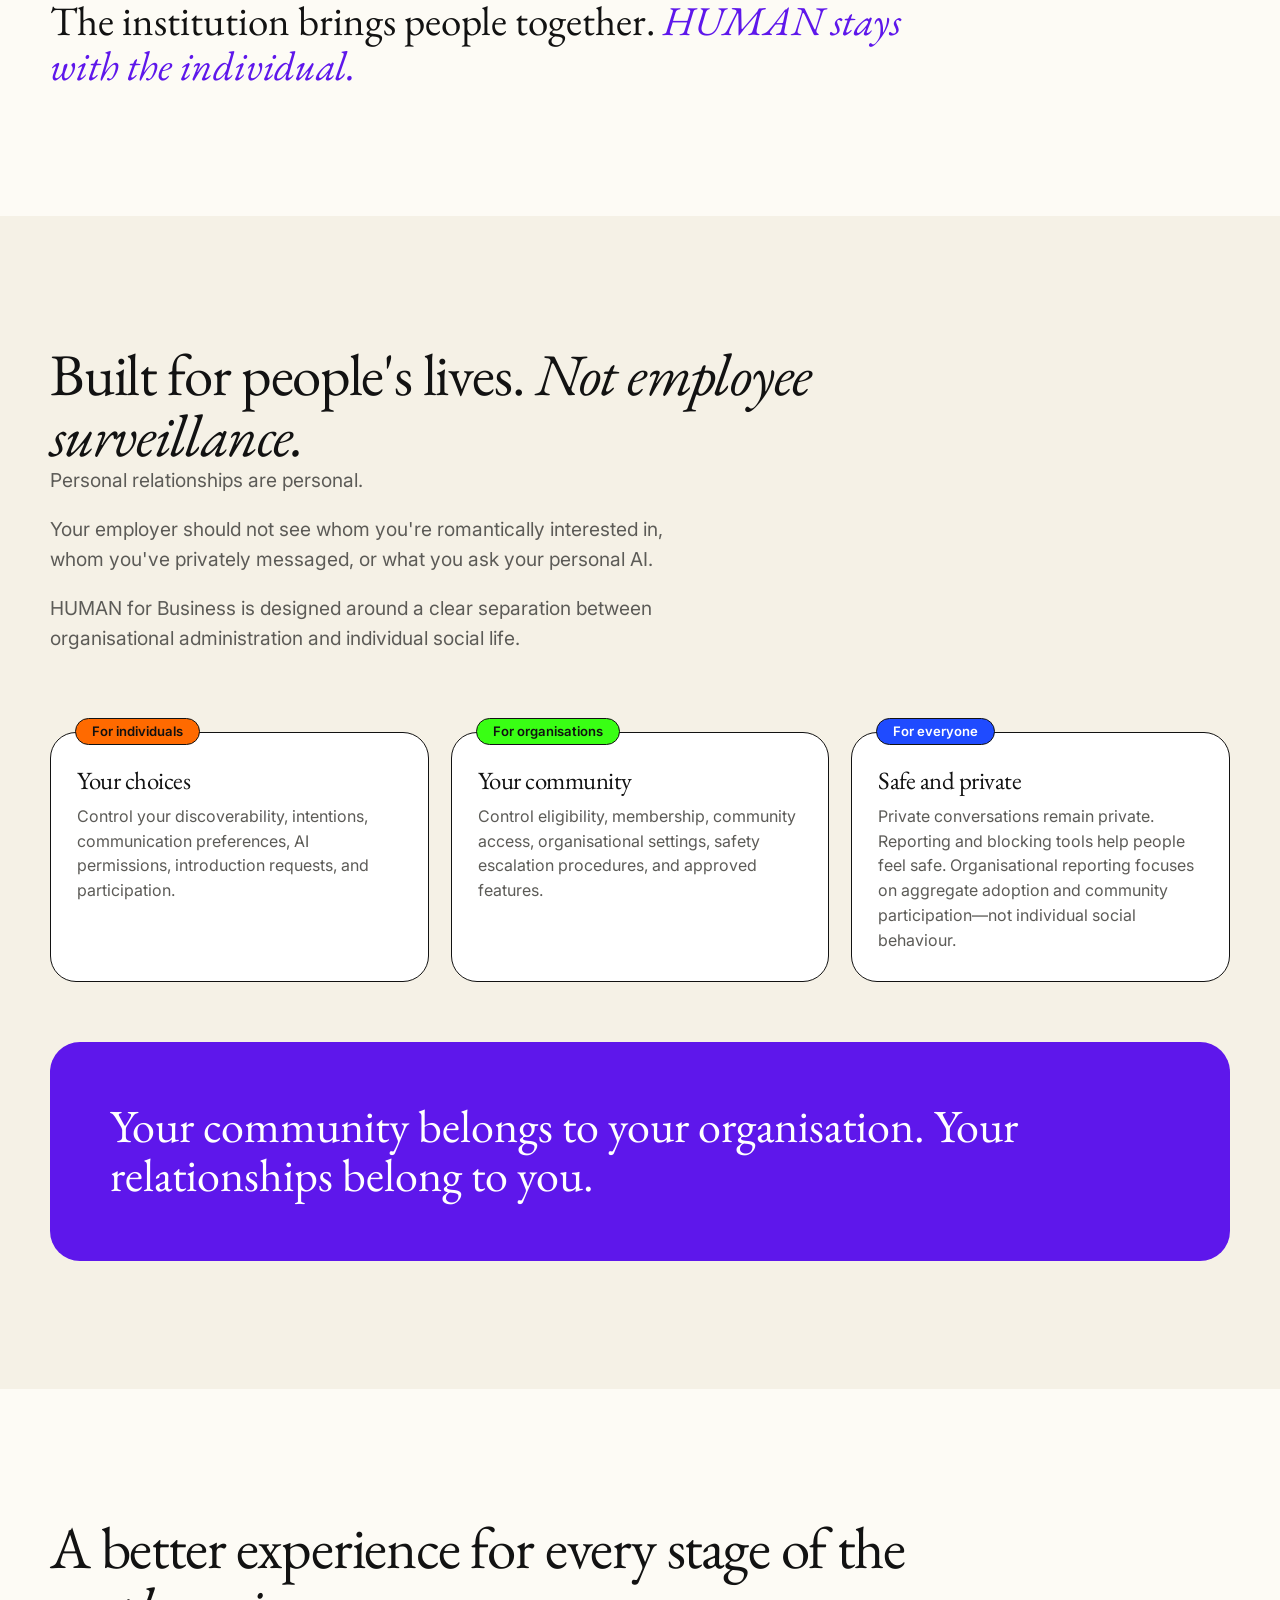
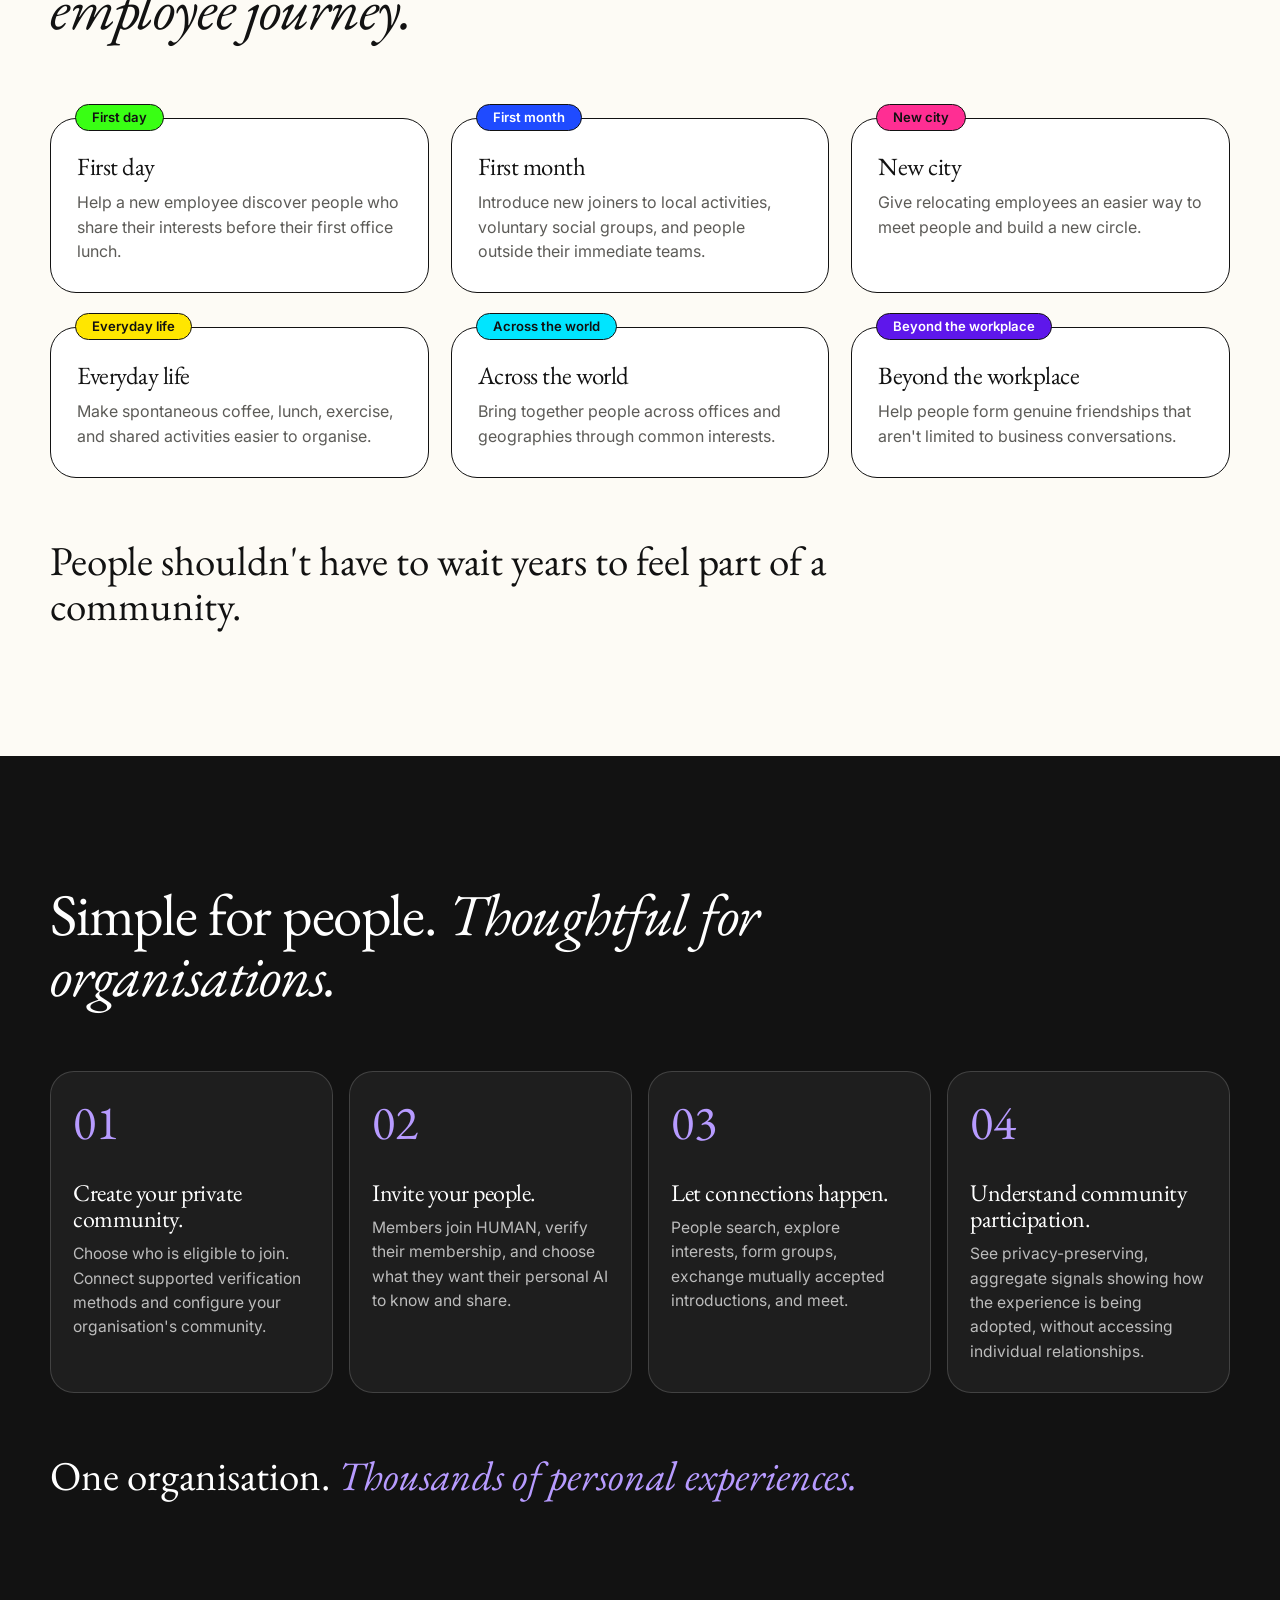
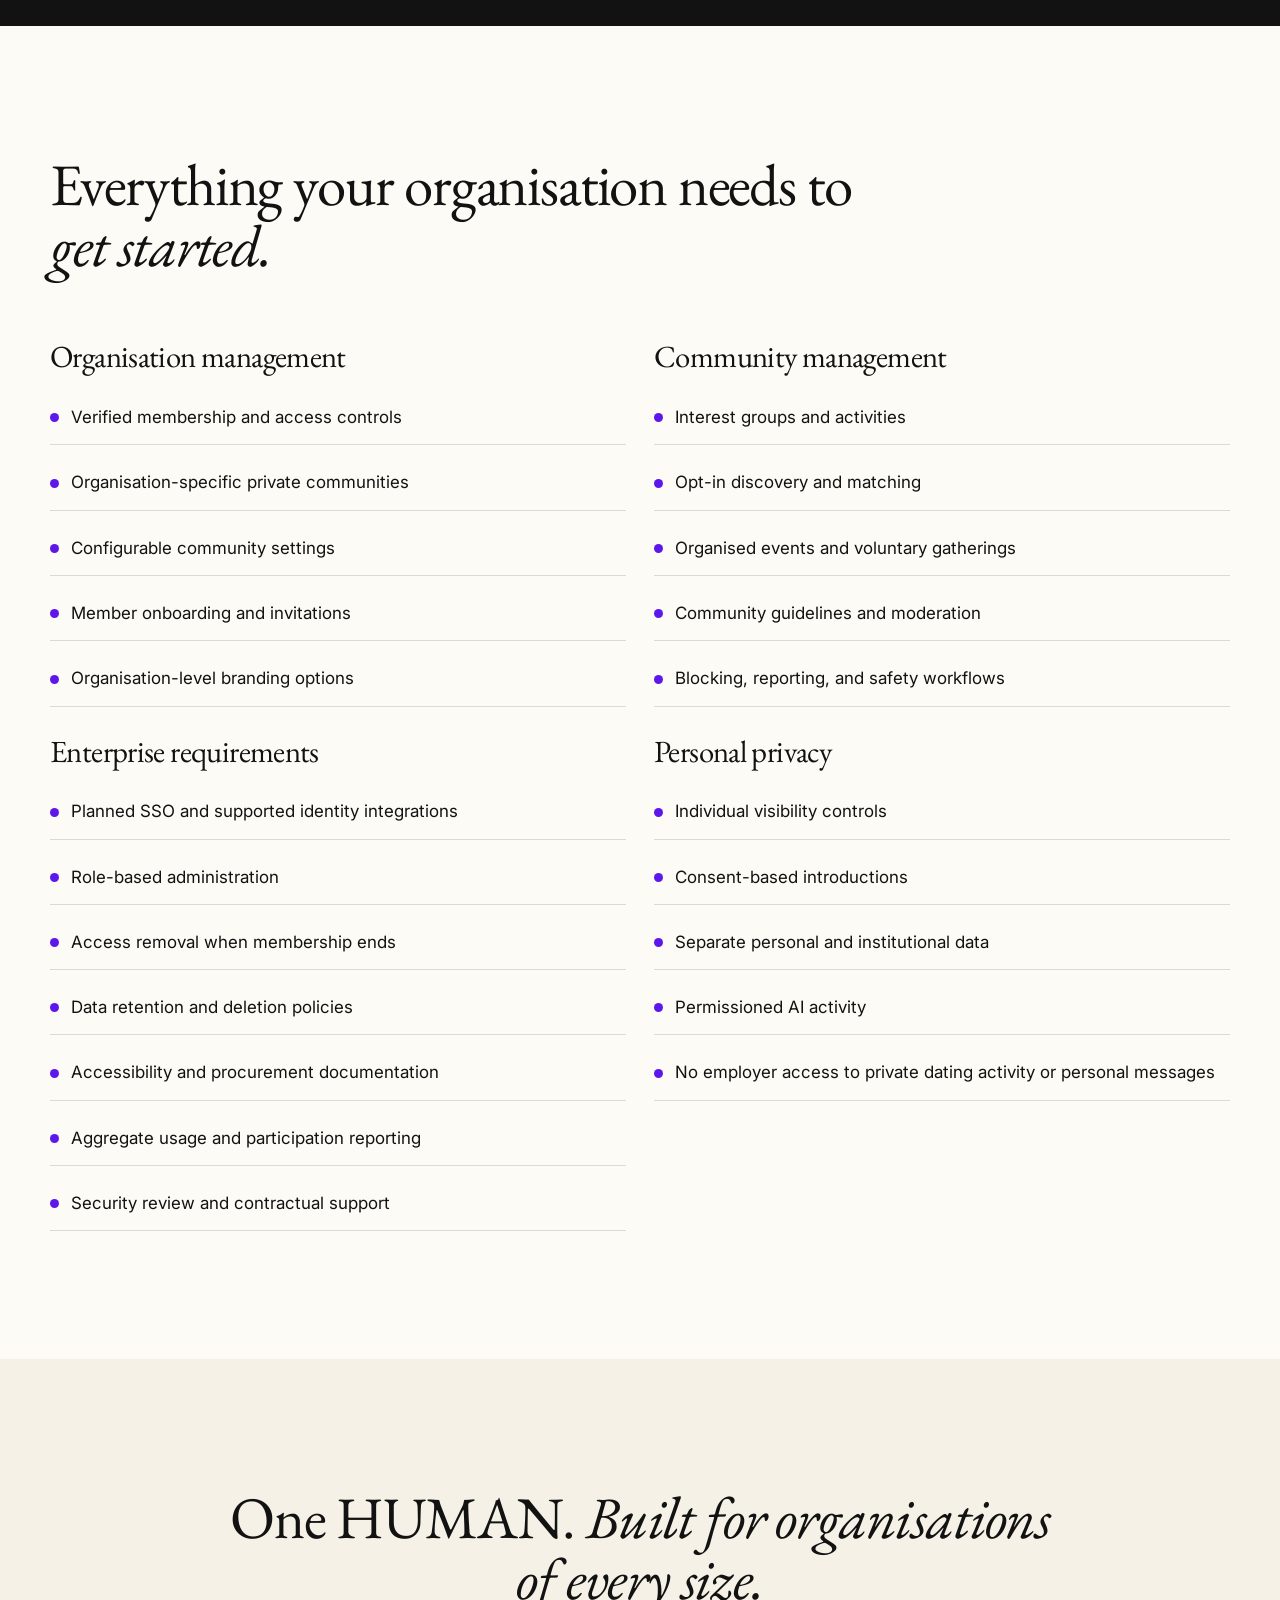
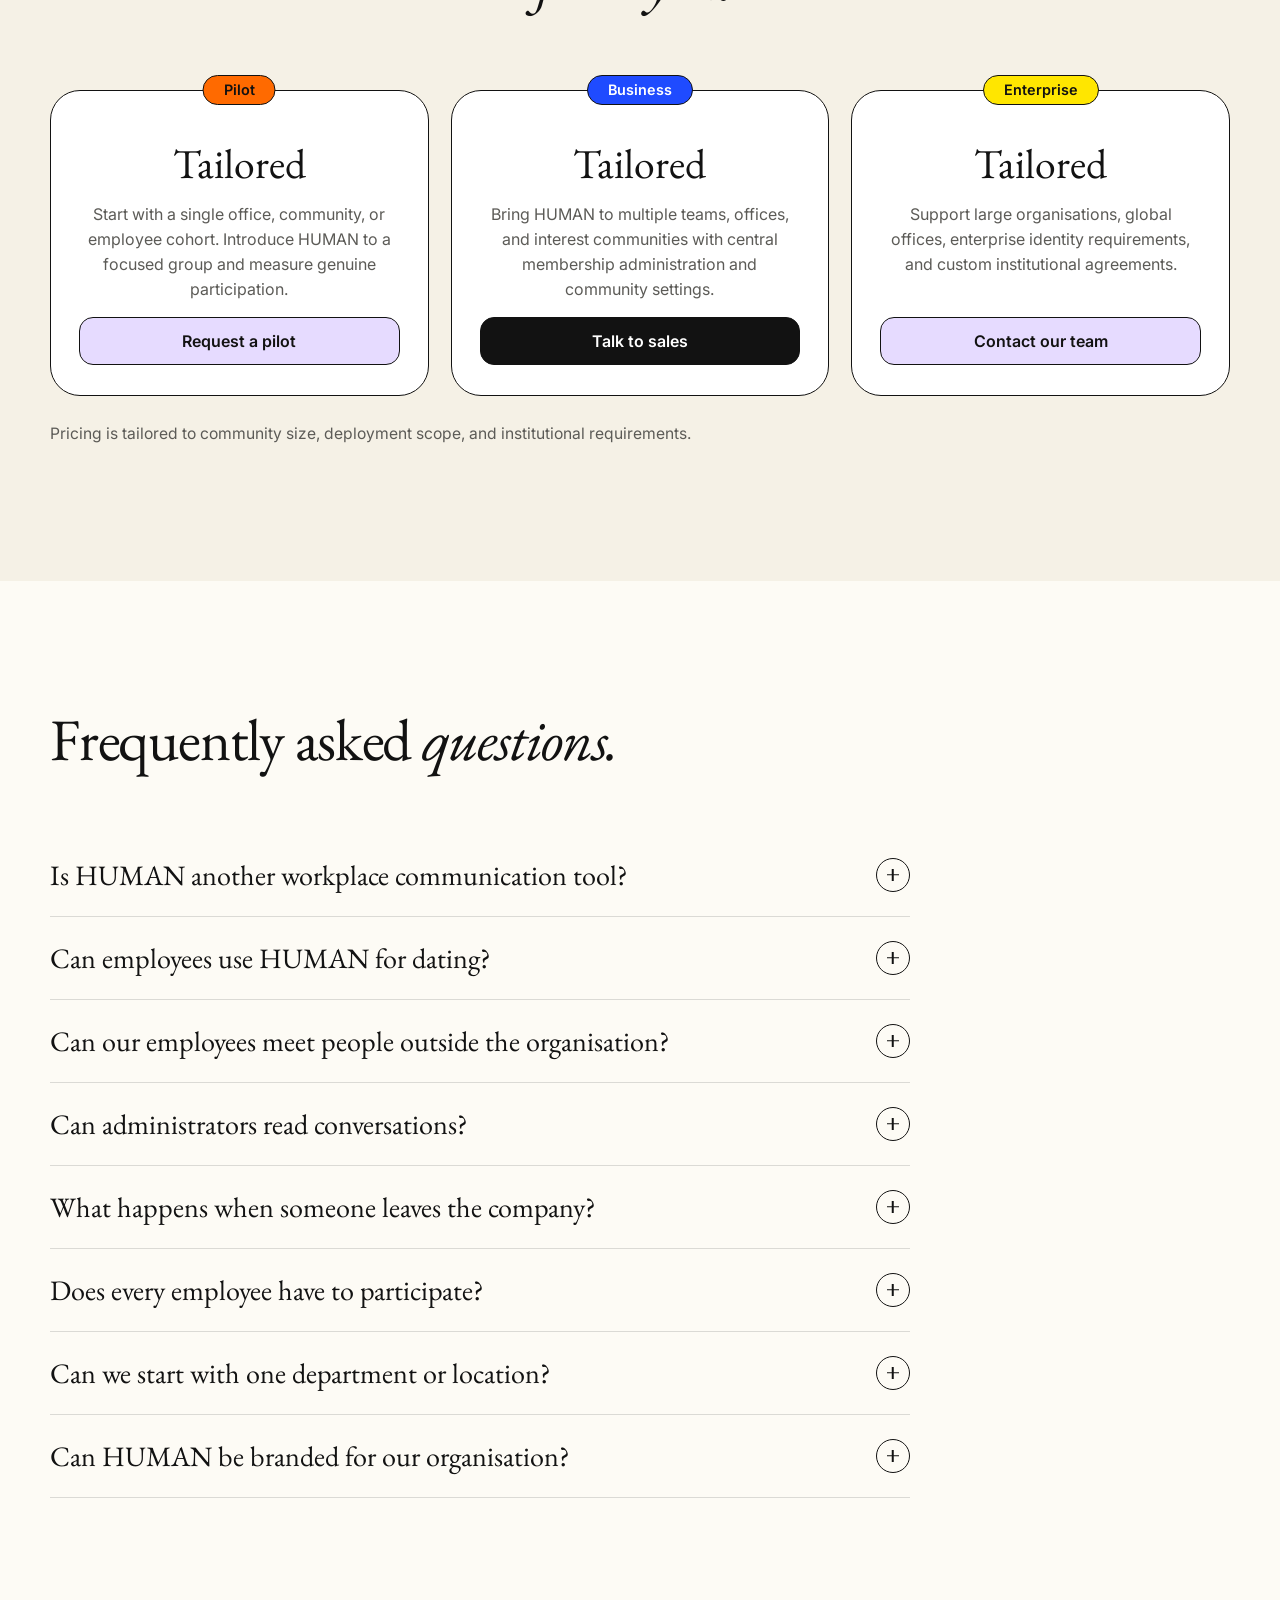
==== commit 67ac16e7: "Remove hero streak image and the PRODUCT page and its nav links Co-Authored-By: Claude Sonnet 5.5 <n" ====
--- a/business.html
+++ b/business.html
@@ -256,7 +256,6 @@
 <nav class="nav" aria-label="Main">
   <a class="brand" href="index.html"><img src="HUTE.png" alt="HUTE"><span>HUMAN</span></a>
   <div class="seg" role="group" aria-label="HUMAN for">
-    <a href="product.html">PRODUCT</a>
     <a href="business.html" class="on">For Business</a>
     <a href="education.html">For Education</a>
   </div>
@@ -264,7 +263,6 @@
     <a class="btn sm" href="#contact"><span>Bring HUMAN to your company</span></a>
     <button class="burger" type="button" aria-label="Menu" aria-expanded="false" aria-controls="drop"><i></i><i></i><i></i></button></div>
   <div class="drop" id="drop">
-    <a href="product.html">PRODUCT</a>
     <a href="business.html" class="on">For Business</a>
     <a href="education.html">For Education</a>
     <a href="index.html">Home</a>
@@ -324,7 +322,7 @@
 <div class="soc"><a href="https://x.com/huteinc" target="_blank" rel="noopener noreferrer" aria-label="X (Twitter)"><svg viewBox="0 0 24 24"><path d="M18.901 1.153h3.68l-8.04 9.19L24 22.846h-7.406l-5.8-7.584-6.638 7.584H.474l8.6-9.83L0 1.154h7.594l5.243 6.932ZM17.61 20.644h2.039L6.486 3.24H4.298Z"/></svg></a>
 <a href="https://www.instagram.com/hute.inc" target="_blank" rel="noopener noreferrer" aria-label="Instagram"><svg viewBox="0 0 24 24"><path d="M12 2.163c3.204 0 3.584.012 4.85.07 3.252.148 4.771 1.691 4.919 4.919.058 1.265.069 1.645.069 4.849 0 3.205-.012 3.584-.069 4.849-.149 3.225-1.664 4.771-4.919 4.919-1.266.058-1.644.07-4.85.07-3.204 0-3.584-.012-4.849-.07-3.26-.149-4.771-1.699-4.919-4.92-.058-1.265-.07-1.644-.07-4.849 0-3.204.013-3.583.07-4.849.149-3.227 1.664-4.771 4.919-4.919 1.266-.057 1.645-.069 4.849-.069zM12 0C8.741 0 8.333.014 7.053.072 2.695.272.273 2.69.073 7.052.014 8.333 0 8.741 0 12c0 3.259.014 3.668.072 4.948.2 4.358 2.618 6.78 6.98 6.98C8.333 23.986 8.741 24 12 24c3.259 0 3.668-.014 4.948-.072 4.354-.2 6.782-2.618 6.979-6.98.059-1.28.073-1.689.073-4.948 0-3.259-.014-3.667-.072-4.947-.196-4.354-2.617-6.78-6.979-6.98C15.668.014 15.259 0 12 0zm0 5.838a6.162 6.162 0 100 12.324 6.162 6.162 0 000-12.324zM12 16a4 4 0 110-8 4 4 0 010 8zm6.406-11.845a1.44 1.44 0 100 2.881 1.44 1.44 0 000-2.881z"/></svg></a>
 <a href="https://www.linkedin.com/company/hute.inc/" target="_blank" rel="noopener noreferrer" aria-label="LinkedIn"><svg viewBox="0 0 24 24"><path d="M20.447 20.452h-3.554v-5.569c0-1.328-.027-3.037-1.852-3.037-1.853 0-2.136 1.445-2.136 2.939v5.667H9.351V9h3.414v1.561h.046c.477-.9 1.637-1.85 3.37-1.85 3.601 0 4.267 2.37 4.267 5.455v6.286zM5.337 7.433c-1.144 0-2.063-.926-2.063-2.065 0-1.138.92-2.063 2.063-2.063 1.14 0 2.064.925 2.064 2.063 0 1.139-.925 2.065-2.064 2.065zm1.782 13.019H3.555V9h3.564v11.452zM22.225 0H1.771C.792 0 0 .774 0 1.729v20.542C0 23.227.792 24 1.771 24h20.451C23.2 24 24 23.227 24 22.271V1.729C24 .774 23.2 0 22.222 0h.003z"/></svg></a></div>
-<div class="leg"><a href="index.html">HUMAN</a><a href="product.html">Product</a><a href="business.html">For Business</a><a href="education.html">For Education</a><a href="terms.html">Terms of Service</a><a href="privacy.html">Privacy Policy</a><a href="security.html">Security</a></div>
+<div class="leg"><a href="index.html">HUMAN</a><a href="business.html">For Business</a><a href="education.html">For Education</a><a href="terms.html">Terms of Service</a><a href="privacy.html">Privacy Policy</a><a href="security.html">Security</a></div>
 <div class="cp">&copy; 2026 HUTE, Inc. All rights reserved.</div></footer>
 <script>window.DEMOS=[{"prompt": "Find someone who wants to play tennis after work.", "results": [["Priya N.", "Product Design · London", "Tennis · Level 3", "Free after 5:30"], ["Marcus L.", "Sales · London", "Tennis · Level 2", "Free Thu"], ["Aiko T.", "Engineering · London", "Tennis · Level 3", "Free after 6"]], "plan": ["Priya accepted", "Thu 6:30 pm · Court 3"]}, {"prompt": "I just moved to New York. Who wants to explore the city?", "results": [["Daniel R.", "Marketing · New York", "Local · 8 yrs", "Free Sat"], ["Sofia M.", "Legal · New York", "Loves walking", "Free Sat"], ["Jonah K.", "Engineering · Brooklyn", "Food · Museums", "Free Sun"]], "plan": ["Sofia accepted", "Sat 11:00 am · High Line"]}, {"prompt": "Find people who love photography and filmmaking.", "results": [["Leila A.", "Brand · Dubai", "Photography", "Open to meet"], ["Tom W.", "Operations · Sydney", "Filmmaking", "Open to meet"], ["Ines P.", "Design · Lisbon", "Photo · Film", "Open to meet"]], "plan": ["Group created", "Photo & Film circle · 3 members"]}, {"prompt": "Who wants to get coffee this afternoon?", "results": [["Owen B.", "Finance · 4th floor", "Coffee · Now", "Free 3 pm"], ["Hana S.", "People Ops · 6th floor", "Coffee · Now", "Free 3:30"], ["Raj P.", "Data · 2nd floor", "Coffee · Now", "Free 4 pm"]], "plan": ["Hana accepted", "3:30 pm · Café, level 1"]}];</script><script>
 (function(){
